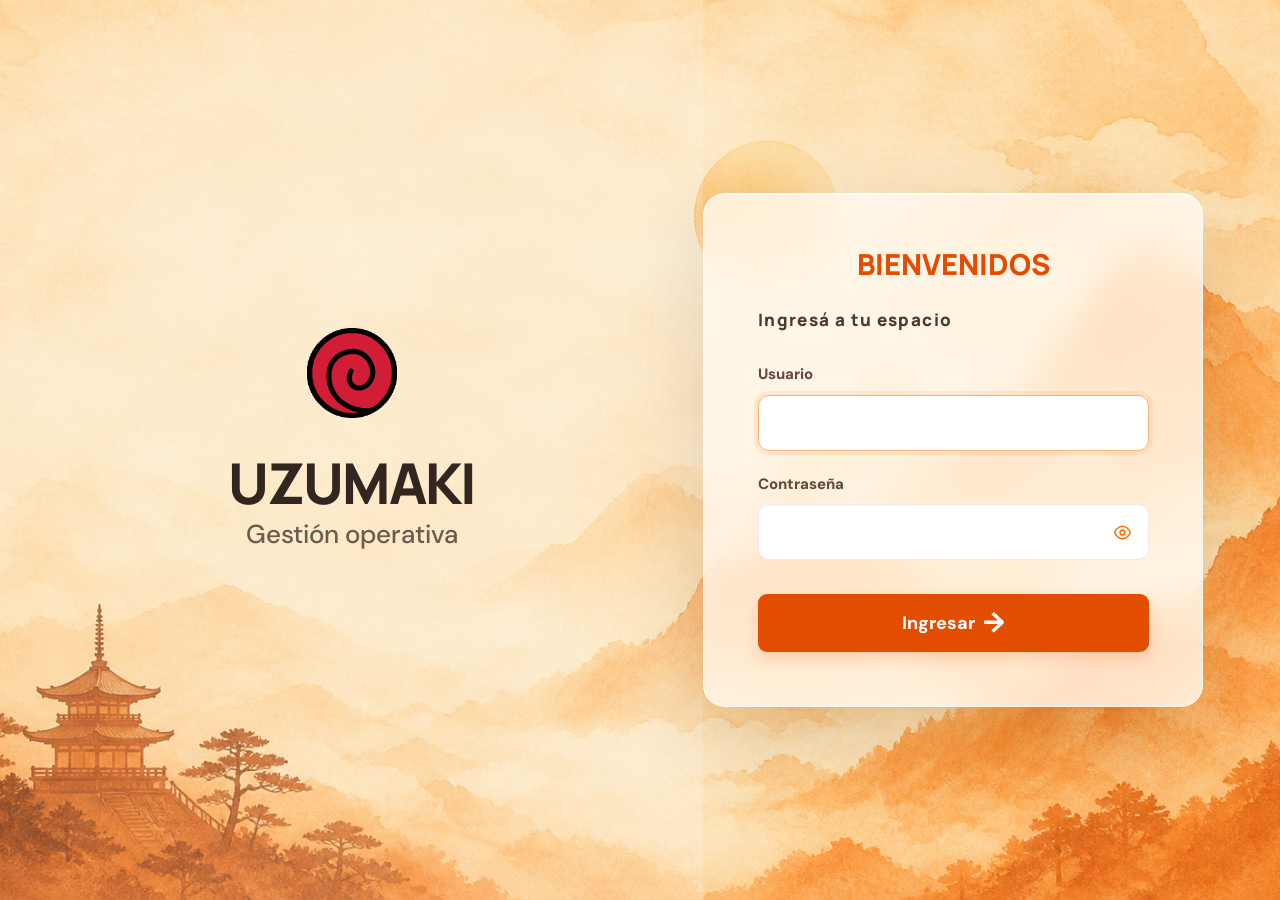
==== index.html @ e24ec8e1 "redesign Uzumaki frontend" ====
<!doctype html>
<html lang="es">
  <head>
    <meta charset="UTF-8" />
    <meta name="viewport" content="width=device-width, initial-scale=1.0" />
    <meta name="description" content="Uzumaki · Gestión operativa para servicios de alimentación" />
    <meta name="theme-color" content="#fb6f01" />
    <title>Uzumaki · Gestión operativa</title>
    <link rel="icon" href="/favicon.ico" type="image/svg+xml" />
    <link rel="preconnect" href="https://fonts.googleapis.com" />
    <link rel="preconnect" href="https://fonts.gstatic.com" crossorigin />
    <link href="https://fonts.googleapis.com/css2?family=DM+Sans:wght@400;500;600;700&family=Manrope:wght@600;700;800&display=swap" rel="stylesheet" />
    <link rel="stylesheet" href="./src/styles/app.css?v=20260729-13" />
  </head>
  <body>
    <div id="app"><main class="app-loading" role="status" aria-live="polite"><span class="spinner" aria-hidden="true"></span><div><strong>Uzumaki</strong><small>Cargando tu espacio operativo...</small></div></main></div>
    <div id="toast-region" class="toast-region" aria-live="polite"></div>
  <script type="module" src="./src/app.js?v=20260729-17"></script>
  </body>
</html>
---- src/styles/app.css ----
:root {
  --uzumaki-orange-900: #e34d01;
  --uzumaki-orange-800: #fb5201;
  --uzumaki-orange-700: #fb6f01;
  --uzumaki-orange-600: #fd7e08;
  --uzumaki-orange-500: #fa821f;
  --uzumaki-orange-400: #fd9524;
  --uzumaki-yellow-500: #fab124;
  --uzumaki-yellow-400: #fdce36;
  --uzumaki-yellow-300: #ffd77f;
  --uzumaki-cream-200: #ffdda3;
  --uzumaki-cream-100: #f8d8b5;
  --uzumaki-brown-900: #4f362e;
  --uzumaki-brown-800: #65493c;
  --uzumaki-bg: #fff8ef;
  --uzumaki-surface: #ffffff;
  --uzumaki-text: #2f241f;
  --uzumaki-muted: #7a665c;
  --uzumaki-primary: var(--uzumaki-orange-700);
  --uzumaki-primary-hover: var(--uzumaki-orange-800);
  --uzumaki-secondary: var(--uzumaki-yellow-400);
  --uzumaki-accent: var(--uzumaki-orange-400);

  --ink: var(--uzumaki-text);
  --muted: var(--uzumaki-muted);
  --line: var(--uzumaki-cream-100);
  --paper: var(--uzumaki-bg);
  --white: var(--uzumaki-surface);
  --primary: var(--uzumaki-primary);
  --primary-dark: var(--uzumaki-primary-hover);
  --primary-soft: var(--uzumaki-cream-200);
  --secondary: var(--uzumaki-secondary);
  --secondary-soft: var(--uzumaki-yellow-300);
  --status-green: #277065;
  --status-green-soft: #e5f2ed;
  --amber: var(--uzumaki-yellow-500);
  --amber-soft: var(--uzumaki-yellow-300);
  --rose: #b95858;
  --rose-soft: #fbe8e7;
  --blue-soft: #e7f0f8;
  --shadow: 0 12px 35px rgb(79 54 46 / .08);
}

* { box-sizing: border-box; }
html { width: 100%; min-width: 320px; overflow-x: hidden; background: var(--paper); }
body { width: 100%; max-width: 100%; margin: 0; overflow-x: hidden; color: var(--ink); font: 14px/1.5 "DM Sans", sans-serif; }
body.modal-open { overflow: hidden; }
#app { min-width: 0; }
button, input, select, textarea { font: inherit; }
button { color: inherit; }
button:focus-visible, input:focus-visible, select:focus-visible, textarea:focus-visible { outline: 3px solid color-mix(in srgb, var(--uzumaki-primary) 28%, transparent); outline-offset: 2px; }
h1, h2, h3, p { margin-top: 0; }
h1, h2, h3, .brand strong { font-family: "Manrope", sans-serif; }
.connection-status-banner { display: flex; align-items: center; gap: 12px; margin: 12px 24px 0; padding: 11px 14px; border: 1px solid #efbd83; border-radius: 10px; color: #754116; background: #fff5e8; }
.connection-status-banner > span { display: grid; flex: 0 0 28px; width: 28px; height: 28px; place-items: center; border-radius: 50%; color: white; background: #c96a16; font-weight: 800; }
.connection-status-banner > div { display: grid; flex: 1; gap: 2px; }
.connection-status-banner small { color: #754116; }
.connection-status-banner .button { min-height: 34px; padding: 7px 11px; }
@media (max-width: 720px) {
  .connection-status-banner { align-items: flex-start; margin: 10px 14px 0; }
  .connection-status-banner .button { align-self: center; }
}

.app-shell { display: grid; grid-template-columns: 246px 1fr; min-height: 100vh; transition: grid-template-columns .2s cubic-bezier(.2, .8, .2, 1); }
.app-shell.sidebar-collapsed { grid-template-columns: 82px 1fr; }
.sidebar { position: fixed; inset: 0 auto 0 0; z-index: 20; display: flex; width: 246px; flex-direction: column; padding: 11px 18px 18px; color: var(--uzumaki-cream-200); background: linear-gradient(180deg, var(--uzumaki-orange-900) 0%, var(--uzumaki-brown-900) 100%); transition: width .2s cubic-bezier(.2, .8, .2, 1), padding .2s cubic-bezier(.2, .8, .2, 1), box-shadow .2s ease; }
.brand { display: flex; width: 100%; align-items: center; gap: 16px; margin-bottom: 10px; padding: 8px 9px; border: 0; border-radius: 10px; color: white; background: transparent; cursor: pointer; text-align: left; transition: gap .2s ease, padding .2s cubic-bezier(.2, .8, .2, 1), background .2s ease, box-shadow .2s ease; }
.brand:hover, .brand:focus-visible { background: rgba(255,255,255,.08); box-shadow: inset 0 0 0 1px rgba(255,255,255,.1); }
.brand-mark { display: grid; width: 37px; height: 37px; flex: 0 0 auto; place-items: center; }
.brand-mark img { display: block; width: 100%; height: 100%; object-fit: contain; }
.brand-mark.large { width: 48px; height: 48px; }
.brand > div { display: grid; min-width: 0; gap: 3px; transition: opacity .2s ease, transform .2s cubic-bezier(.2, .8, .2, 1); }
.brand .brand-mark { width: 33px; height: 33px; }
.brand strong { display: block; font: 700 18px/1.05 "Manrope", sans-serif; }
.brand small, .sidebar-foot small { display: block; margin-top: 0; color: var(--uzumaki-cream-100); font: 400 12px/1.2 "DM Sans", sans-serif; }
.sidebar nav { display: grid; gap: 5px; }
.nav-item { position: relative; display: flex; width: 100%; align-items: center; gap: 12px; padding: 11px 12px; border: 0; border-radius: 10px; color: var(--uzumaki-cream-100); background: transparent; cursor: pointer; text-align: left; transition: gap .2s ease, padding .2s cubic-bezier(.2, .8, .2, 1), background .2s ease, color .2s ease, box-shadow .2s ease; }
.nav-item:hover { color: white; background: rgba(255,255,255,.06); }
.nav-item.active { color: var(--uzumaki-brown-900); background: var(--uzumaki-yellow-400); font-weight: 700; box-shadow: 0 5px 14px rgb(79 54 46 / .14); }
.nav-icon { width: 22px; flex: 0 0 22px; font-size: 18px; text-align: center; }
.nav-icon svg, .icon-button svg { display: block; width: 19px; height: 19px; fill: none; stroke: currentColor; stroke-linecap: round; stroke-linejoin: round; stroke-width: 2; }
.nav-label { overflow: hidden; min-width: 0; text-overflow: ellipsis; white-space: nowrap; transition: opacity .2s ease, transform .2s cubic-bezier(.2, .8, .2, 1); }
.nav-item b { display: grid; width: 21px; height: 21px; margin-left: auto; place-items: center; border-radius: 50%; color: white; background: var(--uzumaki-orange-500); font-size: 12px; }
.sidebar-foot { position: relative; display: grid; grid-template-columns: 34px 1fr auto; align-items: center; gap: 9px; margin-top: auto; padding: 14px 7px 0; border-top: 1px solid rgba(255,255,255,.1); transition: grid-template-columns .2s cubic-bezier(.2, .8, .2, 1), gap .2s ease, padding .2s cubic-bezier(.2, .8, .2, 1); }
.sidebar-foot > :nth-child(2) { min-width: 0; transition: opacity .2s ease, transform .2s cubic-bezier(.2, .8, .2, 1); }
.sidebar-foot strong { display: block; overflow: hidden; color: white; font-size: 12px; text-overflow: ellipsis; white-space: nowrap; }
.sidebar-foot > button { border: 0; color: var(--uzumaki-cream-100); background: transparent; cursor: pointer; transition: opacity .2s ease, transform .2s cubic-bezier(.2, .8, .2, 1); }
.sidebar.collapsed { width: 82px; padding: 11px 18px 18px; }
.sidebar.collapsed .brand { justify-content: center; gap: 0; padding: 0; }
.sidebar.collapsed .brand > div, .sidebar.collapsed .nav-label { width: 0; opacity: 0; overflow: hidden; pointer-events: none; transform: translateX(-6px); }
.sidebar.collapsed nav { justify-items: center; }
.sidebar.collapsed .nav-item { justify-content: center; gap: 0; padding-right: 0; padding-left: 0; }
.sidebar.collapsed .nav-item b { position: absolute; top: 5px; right: 5px; width: 8px; height: 8px; overflow: hidden; color: transparent; font-size: 0; }
.sidebar.collapsed .sidebar-foot { grid-template-columns: 34px; justify-content: center; gap: 0; padding-right: 0; padding-left: 0; }
.sidebar.collapsed .sidebar-foot.user-session { display: grid; width: 46px; height: 46px; min-height: 46px; grid-template-columns: 1fr; place-items: center; padding: 5px; border-radius: 50%; }
.sidebar.collapsed .sidebar-foot.user-session > span:not(.mini-avatar) { display: none; }
.sidebar.collapsed .sidebar-foot.user-session .mini-avatar { grid-column: 1; grid-row: 1; }
.mini-avatar, .avatar { display: grid; flex: 0 0 auto; place-items: center; border-radius: 50%; color: var(--uzumaki-brown-900); background: var(--uzumaki-cream-200); font-weight: 700; }
.mini-avatar { width: 34px; height: 34px; font-size: 12px; }
.avatar { width: 38px; height: 38px; font-size: 12px; }
.avatar.tiny { width: 28px; height: 28px; font-size: 12px; }

.workspace { grid-column: 2; min-width: 0; }
.topbar { display: flex; height: 70px; align-items: center; justify-content: space-between; padding: 0 34px; border-bottom: 1px solid var(--line); background: color-mix(in srgb, var(--uzumaki-surface) 91%, transparent); backdrop-filter: blur(12px); }
.topbar strong { font-size: 13px; }
.crumb { margin-right: 5px; color: var(--uzumaki-muted); font-size: 12px; }
.top-actions { display: flex; align-items: center; gap: 12px; }
.icon-button { position: relative; display: grid; min-width: 35px; height: 35px; place-items: center; border: 1px solid var(--line); border-radius: 9px; background: white; cursor: pointer; }
.icon-button b { position: absolute; top: -5px; right: -5px; display: grid; width: 17px; height: 17px; place-items: center; border-radius: 50%; color: white; background: var(--uzumaki-orange-500); font-size: 12px; }
.date-pill { padding: 8px 12px; border: 1px solid var(--line); border-radius: 9px; color: var(--uzumaki-muted); background: var(--uzumaki-bg); font-size: 12px; }
.mobile-menu { display: none; border: 0; background: none; font-size: 20px; }
.content { width: min(1440px, 100%); margin: auto; padding: 34px; }
.dashboard-content { display: grid; height: calc(100vh - 70px); grid-template-rows: auto auto minmax(0, 1fr); gap: clamp(10px, 1.5vh, 18px); overflow: hidden; padding: clamp(18px, 2.5vh, 30px) clamp(22px, 2.4vw, 34px); }
.dashboard-content .page-heading { align-items: center; margin-bottom: 0; }
.dashboard-content .page-heading h1 { font-size: 17px; }
.dashboard-content .metric-grid { min-height: 0; margin-bottom: 0; }
.dashboard-content .metric-card { min-height: clamp(82px, 12vh, 108px); padding: clamp(13px, 1.8vh, 18px); }
.dashboard-content .metric-icon { width: 38px; height: 38px; border-radius: 9px; font-size: 18px; }
.dashboard-content .metric-card strong { font-size: clamp(21px, 2.5vh, 26px); }
.dashboard-content .operational-dashboard { min-height: 0; margin-bottom: 0; }
.dashboard-content .panel { display: grid; min-height: 0; grid-template-rows: auto minmax(0, 1fr); padding: clamp(16px, 2.2vh, 22px); overflow: hidden; }
.dashboard-content .panel-head { margin-bottom: clamp(8px, 1.4vh, 14px); }
.dashboard-content .coverage-list, .dashboard-content .decision-list { display: grid; min-height: 0; align-content: stretch; }
.dashboard-content .coverage-list { grid-auto-rows: minmax(0, 1fr); }
.dashboard-content .coverage-list .coverage-row { min-height: 0; }
.dashboard-content .decision-list { grid-auto-rows: minmax(58px, max-content); align-content: start; }
.page-heading { display: flex; align-items: flex-end; justify-content: space-between; gap: 24px; margin-bottom: 28px; }
.eyebrow { display: block; margin-bottom: 7px; color: var(--uzumaki-orange-800); font-size: 12px; font-weight: 800; letter-spacing: .14em; }
.eyebrow.light { color: var(--uzumaki-yellow-300); }
.page-heading .eyebrow { margin-bottom: 6px; color: var(--uzumaki-orange-800); font: 800 20px/1.08 "Manrope", sans-serif; letter-spacing: -.02em; }
.page-heading h1 { margin: 0 0 5px; color: inherit; font: 600 17px/1.25 "DM Sans", sans-serif; letter-spacing: 0; }
.page-heading p { margin: 0; color: var(--muted); }
.heading-actions { display: flex; gap: 9px; }

.planning-library { border: 1px solid var(--line); border-radius: 8px; background: white; box-shadow: var(--shadow); }
.planning-library-head { display: flex; align-items: center; justify-content: space-between; gap: 16px; padding: 20px 22px; border-bottom: 1px solid var(--line); }
.planning-library-head h2 { margin: 0; color: var(--uzumaki-brown-900); font: 800 18px "Manrope"; }
.planning-library-file { padding: 5px 8px; border-radius: 5px; color: var(--uzumaki-muted); background: var(--uzumaki-bg); font-size: 12px; }
.planning-library-list { display: grid; }
.planning-library-selection { display: flex; align-items: center; justify-content: space-between; gap: 16px; padding: 11px 22px; border-bottom: 1px solid var(--line); color: var(--uzumaki-brown-900); background: color-mix(in srgb, var(--uzumaki-yellow-300) 16%, white); font-size: 13px; }
.planning-library-selection b { color: var(--uzumaki-orange-900); }
.planning-library-selection > div { display: flex; gap: 8px; }
.planning-library-item { display: grid; grid-template-columns: 26px 38px minmax(0, 1fr) auto auto; align-items: center; gap: 15px; padding: 15px 22px; border-bottom: 1px solid var(--line); }
.planning-library-item:last-child { border-bottom: 0; }
.planning-library-item.current { background: color-mix(in srgb, var(--uzumaki-yellow-300) 16%, white); }
.planning-library-item.selected { background: color-mix(in srgb, var(--uzumaki-orange-400) 8%, white); }
.planning-library-select { display: grid; width: 20px; height: 20px; place-items: center; cursor: pointer; }
.planning-library-select input { width: 17px; height: 17px; margin: 0; accent-color: var(--uzumaki-orange-600); cursor: pointer; }
.sr-only { position: absolute; width: 1px; height: 1px; padding: 0; overflow: hidden; clip: rect(0, 0, 0, 0); white-space: nowrap; border: 0; }
.planning-library-icon { display: grid; width: 36px; height: 36px; place-items: center; border-radius: 7px; color: var(--uzumaki-orange-900); background: var(--primary-soft); font-size: 17px; }
.planning-library-main { min-width: 0; }
.planning-library-main strong, .planning-library-main small { display: block; }
.planning-library-main strong { overflow: hidden; color: var(--uzumaki-brown-900); font-size: 13px; text-overflow: ellipsis; white-space: nowrap; }
.planning-library-main small { margin-top: 2px; color: var(--uzumaki-muted); font-size: 12px; }
.planning-editor-summary { display: flex; flex-wrap: wrap; align-items: center; gap: 8px 18px; margin: -8px 0 16px; color: var(--uzumaki-muted); font-size: 12px; }
.planning-editor-summary span { padding-right: 18px; border-right: 1px solid var(--line); }
.planning-editor-summary span:last-child { padding-right: 0; border-right: 0; }
.planning-editor-summary b { color: var(--uzumaki-brown-900); }
.planning-google-panel { overflow: hidden; border: 1px solid var(--line); border-radius: 8px; background: white; box-shadow: var(--shadow); }
.planning-google-head { display: flex; align-items: center; justify-content: space-between; gap: 18px; padding: 18px 20px; border-bottom: 1px solid var(--line); background: white; }
.planning-google-head h2 { margin: 0; color: var(--uzumaki-brown-900); font: 800 20px "Manrope"; letter-spacing: 0; }
.planning-google-head p { margin: 3px 0 0; color: var(--uzumaki-muted); font-size: 12px; }
.planning-google-stats { display: grid; grid-template-columns: repeat(4, 1fr); gap: 10px; padding: 18px 20px 16px; background: color-mix(in srgb, var(--uzumaki-bg) 38%, white); }
.planning-google-stat { min-height: 72px; padding: 13px; border: 1px solid var(--line); border-radius: 8px; background: white; }
.planning-google-stat small, .planning-google-stat strong, .planning-google-stat em { display: block; }
.planning-google-stat small { color: var(--uzumaki-muted); font-size: 12px; }
.planning-google-stat strong { margin-top: 4px; color: var(--uzumaki-brown-900); font: 800 22px "Manrope"; }
.planning-google-stat em { margin-top: 1px; color: var(--uzumaki-orange-900); font-size: 12px; font-style: normal; font-weight: 800; }
.planning-google-panel .planning-conflict-panel, .planning-google-panel .weekly-exceptions-panel { margin: 0 20px 16px; border-radius: 8px; box-shadow: none; }
.planning-google-panel .planning-position-sectors { gap: 16px; margin: 0; padding: 0 20px 20px; }
.planning-google-panel .reference-sector { border-radius: 8px; box-shadow: none; }
.planning-google-panel .reference-sector-head { min-height: 72px; padding: 14px 16px; }
.planning-google-panel .reference-sector-icon { width: 38px; height: 38px; flex-basis: 38px; border-radius: 8px; font-size: 18px; }
.planning-compact-heading { display: grid; grid-template-columns: auto minmax(190px, 1fr) auto; align-items: center; gap: 14px; margin-bottom: 18px; padding: 11px 13px; border: 1px solid var(--line); border-radius: 8px; background: var(--uzumaki-bg); }
.planning-compact-back { display: grid; width: 34px; min-height: 34px; place-items: center; padding: 0; border: 1px solid var(--uzumaki-cream-100); border-radius: 6px; color: var(--uzumaki-orange-900); background: white; font-size: 18px; font-weight: 800; line-height: 1; cursor: pointer; }.planning-compact-back:hover { border-color: var(--uzumaki-orange-400); background: var(--primary-soft); }
.planning-compact-title { min-width: 0; }.planning-compact-title .eyebrow { margin-bottom: 2px; font-size: 10px; }.planning-compact-title > div { display: flex; min-width: 0; align-items: center; gap: 9px; }.planning-compact-title h1 { overflow: hidden; margin: 0; color: var(--uzumaki-brown-900); font: 800 19px "Manrope"; text-overflow: ellipsis; white-space: nowrap; }.planning-compact-title p { margin: 2px 0 0; color: var(--uzumaki-muted); font-size: 11px; }.planning-compact-title .week-status { grid-column: auto; flex: 0 0 auto; }
.planning-compact-actions { flex-wrap: wrap; justify-content: flex-end; gap: 6px; }.planning-compact-actions .button { min-height: 34px; padding: 0 10px; font-size: 11px; }.planning-proposal-action { border-color: color-mix(in srgb, var(--uzumaki-orange-400) 52%, var(--line)); color: var(--uzumaki-orange-900); background: var(--primary-soft); }.planning-proposal-action > span:first-child { font-size: 14px; }.planning-icon-action { width: 34px; padding: 0 !important; font-size: 17px !important; }.planning-icon-action > span { line-height: 1; }.planning-delete-action { border-color: color-mix(in srgb, #a44646 26%, var(--line)); }.planning-publish-action { padding: 0 12px !important; }.planning-more-actions { position: relative; }.planning-more-actions summary { display: grid; width: 34px; min-height: 34px; place-items: center; border: 1px solid var(--line); border-radius: 6px; color: var(--uzumaki-brown-800); background: white; font-size: 19px; font-weight: 900; line-height: 1; list-style: none; cursor: pointer; }.planning-more-actions summary::-webkit-details-marker { display: none; }.planning-more-actions summary:hover, .planning-more-actions[open] summary { border-color: var(--uzumaki-orange-400); color: var(--uzumaki-orange-900); background: var(--primary-soft); }.planning-more-actions > div { position: absolute; top: calc(100% + 6px); right: 0; z-index: 12; display: grid; min-width: 180px; padding: 5px; border: 1px solid var(--line); border-radius: 7px; background: white; box-shadow: 0 12px 28px rgb(79 54 46 / .17); }.planning-more-actions > div button { min-height: 34px; padding: 0 9px; border: 0; border-radius: 5px; color: var(--uzumaki-brown-800); background: transparent; font-size: 11px; font-weight: 700; text-align: left; cursor: pointer; }.planning-more-actions > div button:hover { color: var(--uzumaki-orange-900); background: var(--primary-soft); }
.planning-mobile-panel { display: none; }.planning-lanes-panel, .planning-mobile-panel { overflow: hidden; border: 1px solid var(--line); border-radius: 8px; background: white; box-shadow: var(--shadow); }.planning-lanes-head { display: flex; align-items: center; justify-content: space-between; gap: 18px; padding: 18px 20px; border-bottom: 1px solid var(--line); }.planning-lanes-head h2 { margin: 0; color: var(--uzumaki-brown-900); font: 800 20px "Manrope"; }.planning-lanes-head p { margin: 3px 0 0; color: var(--uzumaki-muted); font-size: 12px; }.planning-mobile-coverage { display: inline-flex; align-items: baseline; gap: 2px; padding: 8px 10px; border: 1px solid color-mix(in srgb, var(--status-green) 20%, white); border-radius: 7px; color: var(--status-green); background: var(--status-green-soft); white-space: nowrap; }.planning-mobile-coverage b { font: 800 20px "Manrope"; }.planning-mobile-coverage small { font-size: 11px; font-weight: 800; }
.planning-lane-days { display: grid; grid-template-columns: repeat(7, minmax(108px, 1fr)); gap: 1px; overflow-x: auto; padding: 12px 20px; border-bottom: 1px solid var(--line); background: var(--uzumaki-bg); }.planning-lane-day { min-height: 62px; padding: 8px; border: 1px solid transparent; border-radius: 6px; color: var(--uzumaki-muted); background: transparent; text-align: center; cursor: pointer; }.planning-lane-day:hover { border-color: var(--uzumaki-cream-100); background: white; }.planning-lane-day.active { border-color: color-mix(in srgb, var(--uzumaki-orange-400) 55%, var(--uzumaki-cream-100)); color: var(--uzumaki-brown-900); background: white; box-shadow: 0 2px 8px rgb(79 54 46 / .07); }.planning-lane-day.has-alert:not(.active) strong { color: var(--uzumaki-orange-900); }.planning-lane-day span, .planning-lane-day strong, .planning-lane-day small { display: block; }.planning-lane-day span { font-size: 11px; font-weight: 800; text-transform: uppercase; }.planning-lane-day strong { margin-top: 1px; color: var(--uzumaki-brown-900); font-size: 13px; }.planning-lane-day small { margin-top: 2px; font-size: 10px; }
.planning-lanes-summary { display: grid; grid-template-columns: repeat(4, 1fr); gap: 10px; padding: 15px 20px; background: color-mix(in srgb, var(--uzumaki-bg) 42%, white); }.planning-lanes-summary .planning-google-stat { min-height: 67px; padding: 11px 12px; }.planning-lanes-summary .planning-google-stat strong { font-size: 20px; }
.planning-lane-alert { display: grid; grid-template-columns: 32px minmax(0, 1fr) auto; align-items: center; gap: 10px; margin: 0 20px 16px; padding: 11px 12px; border: 1px solid color-mix(in srgb, var(--uzumaki-yellow-500) 60%, var(--line)); border-left: 4px solid var(--uzumaki-orange-700); border-radius: 7px; background: color-mix(in srgb, var(--uzumaki-yellow-300) 19%, white); }.planning-lane-alert > span { display: grid; width: 30px; height: 30px; place-items: center; border-radius: 6px; color: var(--uzumaki-orange-900); background: var(--uzumaki-yellow-300); font-weight: 900; }.planning-lane-alert strong { color: var(--uzumaki-brown-900); font-size: 12px; }.planning-lane-alert p { margin: 2px 0 0; color: var(--uzumaki-muted); font-size: 11px; }.planning-lane-alert.ok { border-color: color-mix(in srgb, var(--status-green) 30%, var(--line)); border-left-color: var(--status-green); background: color-mix(in srgb, var(--status-green-soft) 62%, white); }.planning-lane-alert.ok > span { color: var(--status-green); background: var(--status-green-soft); }
.planning-lanes { display: grid; grid-template-columns: repeat(2, minmax(0, 1fr)); gap: 14px; padding: 0 20px 20px; background: color-mix(in srgb, var(--uzumaki-bg) 30%, white); }.planning-lane { overflow: hidden; border: 1px solid var(--line); border-radius: 7px; background: white; }.planning-lane > header { display: flex; align-items: center; justify-content: space-between; gap: 10px; min-height: 59px; padding: 10px 12px; border-bottom: 1px solid var(--line); }.planning-lane-title { display: flex; align-items: center; gap: 9px; min-width: 0; }.planning-lane-title > span { display: grid; width: 28px; height: 28px; flex: 0 0 28px; place-items: center; border-radius: 6px; color: var(--uzumaki-orange-900); background: var(--primary-soft); font-size: 15px; }.planning-lane.floors .planning-lane-title > span { color: #896212; background: color-mix(in srgb, var(--uzumaki-yellow-300) 55%, white); }.planning-lane-off .planning-lane-title > span { color: var(--uzumaki-muted); background: var(--uzumaki-bg); }.planning-lane h3, .planning-lane small { display: block; }.planning-lane h3 { margin: 0; overflow: hidden; color: var(--uzumaki-brown-900); font-size: 13px; text-overflow: ellipsis; white-space: nowrap; }.planning-lane-title small { margin-top: 1px; color: var(--uzumaki-muted); font-size: 10px; }.planning-lane-status { padding: 4px 6px; border-radius: 5px; font-size: 10px; font-weight: 800; white-space: nowrap; }.planning-lane-status.ok { color: var(--status-green); background: var(--status-green-soft); }.planning-lane-status.warning { color: #896212; background: color-mix(in srgb, var(--uzumaki-yellow-300) 65%, white); }.planning-lane-status.neutral { color: var(--uzumaki-muted); background: var(--uzumaki-bg); }
.planning-lane-slots { display: grid; gap: 1px; background: color-mix(in srgb, var(--line) 70%, white); }.planning-lane-slot { display: grid; grid-template-columns: 30px minmax(0, 1fr) auto; align-items: center; gap: 8px; width: 100%; min-height: 56px; padding: 8px 12px; border: 0; color: var(--uzumaki-brown-900); background: white; text-align: left; cursor: pointer; }.planning-lane-slot:hover, .planning-lane-slot:focus-visible { background: var(--primary-soft); outline: 0; }.planning-lane-slot:disabled { cursor: default; opacity: 1; }.planning-lane-slot > span:nth-child(2) { min-width: 0; }.planning-lane-slot strong, .planning-lane-slot small { display: block; }.planning-lane-slot strong { overflow: hidden; font-size: 11px; text-overflow: ellipsis; white-space: nowrap; }.planning-lane-slot small { overflow: hidden; margin-top: 2px; color: var(--uzumaki-muted); font-size: 10px; text-overflow: ellipsis; white-space: nowrap; }.planning-lane-slot > i { color: var(--uzumaki-orange-900); font-size: 17px; font-style: normal; }.planning-lane-avatar { display: grid; width: 27px; height: 27px; place-items: center; border-radius: 50%; color: var(--uzumaki-orange-900); background: var(--primary-soft); font-size: 10px; font-weight: 800; }.planning-lane-slot.unfilled { background: color-mix(in srgb, var(--rose-soft) 36%, white); }.planning-lane-slot.unfilled .planning-lane-avatar { color: #9b2f2f; background: var(--rose-soft); }.planning-lane-slot.unfilled small { color: #994343; font-weight: 700; }.planning-lane-slot.optional { background: color-mix(in srgb, var(--uzumaki-bg) 70%, white); }.planning-lane-slot.optional .planning-lane-avatar { color: var(--uzumaki-muted); background: var(--uzumaki-bg); }.planning-lane-slot.has-warning { box-shadow: inset 3px 0 var(--uzumaki-yellow-500); }.planning-lane > footer { display: flex; justify-content: space-between; gap: 10px; padding: 8px 12px; color: var(--uzumaki-muted); background: var(--uzumaki-bg); font-size: 10px; }.planning-lane > footer small { color: var(--uzumaki-orange-900); font-size: 10px; font-weight: 800; }
.planning-lane-off { min-height: 112px; }.planning-lane-days-off { display: flex; width: 100%; min-height: 52px; align-items: center; flex-wrap: wrap; gap: 6px; padding: 9px 12px; border: 0; color: var(--uzumaki-muted); background: white; font-family: inherit; font-size: 11px; text-align: left; cursor: pointer; }.planning-lane-days-off:hover, .planning-lane-days-off:focus-visible { color: var(--uzumaki-orange-900); background: var(--primary-soft); outline: 0; }.planning-lane-days-off:disabled { cursor: default; opacity: 1; }.planning-lane-off-chip { display: inline-flex; align-items: center; gap: 5px; padding: 4px 6px; border-radius: 5px; color: var(--uzumaki-brown-900); background: color-mix(in srgb, var(--uzumaki-orange-400) 10%, white); font-size: 10px; }.planning-lane-off-chip.manual { background: color-mix(in srgb, var(--uzumaki-yellow-300) 45%, white); }.planning-lane-off-chip small { color: var(--uzumaki-orange-900); font-size: 10px; font-weight: 800; }.planning-lanes-foot { display: flex; align-items: center; justify-content: space-between; gap: 14px; padding: 12px 20px; border-top: 1px solid var(--line); color: var(--uzumaki-muted); background: white; font-size: 11px; }.planning-lanes-foot b { color: var(--uzumaki-brown-900); }

.button { display: inline-flex; min-height: 40px; align-items: center; justify-content: center; gap: 10px; padding: 0 16px; border: 1px solid transparent; border-radius: 9px; font-size: 12px; font-weight: 700; cursor: pointer; }
.button:disabled { opacity: .45; cursor: not-allowed; }
.button.primary { color: white; background: var(--primary); box-shadow: 0 5px 14px color-mix(in srgb, var(--uzumaki-primary) 22%, transparent); }
.button.primary:hover { background: var(--primary-dark); }
.button.secondary { border-color: var(--line); background: white; }
.button.danger-soft { color: #a44646; background: var(--rose-soft); }
.button.wide { width: 100%; min-height: 47px; }
.button.magic-pulse { position: relative; border-color: color-mix(in srgb, var(--uzumaki-orange-400) 40%, var(--line)); color: var(--uzumaki-orange-900); animation: planning-magic-heartbeat 2.2s ease-in-out infinite; }
.button.magic-pulse::after { content: ""; position: absolute; inset: -5px; border: 1px solid color-mix(in srgb, var(--uzumaki-orange-400) 58%, transparent); border-radius: 12px; opacity: 0; pointer-events: none; animation: planning-magic-ring 2.2s ease-in-out infinite; }
@keyframes planning-magic-heartbeat { 0%, 44%, 100% { transform: scale(1); box-shadow: none; } 10% { transform: scale(1.035); box-shadow: 0 0 0 3px color-mix(in srgb, var(--uzumaki-orange-400) 15%, transparent); } 20% { transform: scale(1); } 30% { transform: scale(1.025); } }
@keyframes planning-magic-ring { 0%, 36%, 100% { transform: scale(.96); opacity: 0; } 10%, 24% { transform: scale(1.04); opacity: .75; } }
.button.staff-grid-pulse { position: relative; isolation: isolate; overflow: visible; border-color: var(--uzumaki-yellow-400); box-shadow: 0 7px 18px color-mix(in srgb, var(--uzumaki-orange-900) 20%, transparent); animation: staff-grid-heartbeat 2.35s ease-in-out infinite; }
.button.staff-grid-pulse::after { content: ""; position: absolute; inset: -6px; z-index: -1; border: 2px solid color-mix(in srgb, var(--uzumaki-yellow-400) 65%, transparent); border-radius: 14px; opacity: 0; pointer-events: none; animation: staff-grid-ring 2.35s ease-in-out infinite; }
.button.staff-grid-pulse:hover, .button.staff-grid-pulse:focus-visible { border-color: var(--uzumaki-yellow-500); box-shadow: 0 9px 22px color-mix(in srgb, var(--uzumaki-orange-900) 24%, transparent); }
@keyframes staff-grid-heartbeat { 0%, 46%, 100% { transform: scale(1); } 10% { transform: scale(1.04); } 20% { transform: scale(1); } 31% { transform: scale(1.025); } }
@keyframes staff-grid-ring { 0%, 42%, 100% { transform: scale(.95); opacity: 0; } 10%, 27% { transform: scale(1.08); opacity: .72; } }
.text-link { padding: 4px; border: 0; color: var(--primary); background: transparent; font-size: 12px; font-weight: 700; cursor: pointer; }

.metric-grid { display: grid; grid-template-columns: repeat(4, 1fr); gap: 14px; margin-bottom: 17px; }
.metric-card { display: flex; min-height: 116px; align-items: center; gap: 14px; padding: 20px; border: 1px solid var(--line); border-radius: 13px; background: var(--white); box-shadow: var(--shadow); }
.metric-icon { display: grid; width: 43px; height: 43px; place-items: center; border-radius: 11px; font-size: 20px; }
.metric-icon.sun { color: var(--uzumaki-orange-900); background: var(--primary-soft); }.metric-icon.blue { color: #477daf; background: var(--blue-soft); }.metric-icon.amber { color: var(--amber); background: var(--secondary-soft); }.metric-icon.rose { color: var(--rose); background: var(--rose-soft); }
.metric-card span { display: block; color: var(--muted); font-size: 12px; }
.metric-card strong { display: block; margin: 1px 0; font: 800 26px "Manrope"; }
.metric-card small { color: var(--uzumaki-muted); font-size: 12px; }
.operational-dashboard { grid-template-columns: minmax(0, 1.35fr) minmax(300px, .75fr); }.coverage-panel .panel-head, .decision-panel .panel-head { margin-bottom: 4px; }.coverage-list { display: grid; }.coverage-list .coverage-row { display: grid; grid-template-columns: 125px minmax(80px, 1fr) auto; align-items: center; gap: 12px; min-height: 57px; margin: 0; border-top: 1px solid color-mix(in srgb, var(--line) 68%, white); }.coverage-list .coverage-row strong, .coverage-list .coverage-row small { display: block; }.coverage-list .coverage-row strong { color: var(--uzumaki-brown-900); font-size: 12px; }.coverage-list .coverage-row small { margin-top: 2px; color: var(--muted); font-size: 11px; }.coverage-track { height: 8px; overflow: hidden; border-radius: 99px; background: var(--uzumaki-bg); }.coverage-list .coverage-track span { display: block; height: 100%; border-radius: inherit; background: var(--status-green); }.coverage-list .coverage-track span.warning { background: var(--uzumaki-yellow-500); }.coverage-list .coverage-track span.risk { background: var(--rose); }.coverage-list .coverage-state { padding: 4px 7px; border-radius: 5px; color: inherit; font-size: 11px; font-weight: 800; white-space: nowrap; }.coverage-state.ok { color: var(--status-green); background: var(--status-green-soft); }.coverage-state.warning { color: #8b6512; background: var(--amber-soft); }.coverage-state.risk { color: #994343; background: var(--rose-soft); }
.decision-list { display: grid; }.decision-item { display: grid; grid-template-columns: 30px minmax(0, 1fr) auto; align-items: center; gap: 9px; width: 100%; min-height: 60px; padding: 8px 0; border: 0; border-top: 1px solid color-mix(in srgb, var(--line) 68%, white); background: transparent; text-align: left; }.decision-item > span { display: grid; width: 28px; height: 28px; place-items: center; border-radius: 6px; font-size: 13px; font-weight: 800; }.decision-item strong, .decision-item small { display: block; }.decision-item strong { overflow: hidden; color: var(--uzumaki-brown-900); font-size: 12px; text-overflow: ellipsis; white-space: nowrap; }.decision-item small { margin-top: 2px; color: var(--muted); font-size: 11px; }.decision-item > b { color: var(--uzumaki-orange-900); font-size: 17px; }.decision-item.risk > span { color: #994343; background: var(--rose-soft); }.decision-item.warning > span { color: #8b6512; background: var(--amber-soft); }.decision-item.ok > span { color: var(--status-green); background: var(--status-green-soft); }.decision-item:hover strong { color: var(--uzumaki-orange-900); }
.people-page { display: grid; height: calc(100vh - 138px); min-height: 530px; grid-template-rows: auto auto minmax(0, 1fr); gap: 14px; }.people-page-header { display: flex; align-items: flex-end; justify-content: space-between; gap: 20px; padding: 0 1px 16px; border-bottom: 1px solid var(--line); }.people-page-header .eyebrow { margin-bottom: 4px; font-size: 10px; }.people-page-header h1 { margin: 0; color: var(--uzumaki-brown-900); font: 800 26px "Manrope"; }.people-page-header p { margin: 3px 0 0; color: var(--uzumaki-muted); font-size: 12px; }.people-page-actions { display: flex; align-items: center; gap: 12px; }.people-access-summary { padding: 7px 10px; border: 1px solid var(--uzumaki-yellow-300); border-radius: 6px; color: var(--uzumaki-orange-900); background: color-mix(in srgb, var(--uzumaki-yellow-300) 22%, white); font-size: 11px; font-weight: 700; white-space: nowrap; }.people-access-summary b { font: 800 14px "Manrope"; }.people-toolbar { display: flex; align-items: center; gap: 12px; }.people-toolbar .search { width: min(430px, 100%); }.people-toolbar .search > span { color: var(--uzumaki-orange-900); font-size: 17px; }.people-result-count { display: inline-flex; align-items: center; gap: 7px; color: var(--uzumaki-muted); font-size: 11px; font-weight: 700; }.people-result-count i { display: block; width: 7px; height: 7px; border-radius: 50%; background: var(--status-green); }.people-table-panel { display: grid; min-height: 0; grid-template-rows: auto minmax(0, 1fr); overflow: hidden; border: 1px solid var(--line); border-radius: 8px; background: white; box-shadow: var(--shadow); }.people-table-label { display: flex; align-items: center; justify-content: space-between; gap: 15px; padding: 13px 16px; border-bottom: 1px solid var(--line); background: color-mix(in srgb, var(--uzumaki-bg) 58%, white); }.people-table-label strong, .people-table-label small { display: block; }.people-table-label strong { color: var(--uzumaki-brown-900); font-size: 12px; }.people-table-label small { margin-top: 2px; color: var(--uzumaki-muted); font-size: 11px; }.people-table-label > span { color: var(--uzumaki-muted); font-size: 11px; font-weight: 700; }.people-table-scroll { min-height: 0; overflow: auto; }.people-table { min-width: 970px; }.people-table th { position: sticky; top: 0; z-index: 2; padding: 10px 16px; background: var(--uzumaki-bg); box-shadow: 0 1px 0 var(--line); }.people-table td { padding: 11px 16px; }.people-table tbody tr:hover { background: color-mix(in srgb, var(--primary-soft) 42%, white); }.people-table .row-actions { flex-wrap: nowrap; }.people-table .row-action { white-space: nowrap; }
.dashboard-grid { display: grid; grid-template-columns: 1.15fr .85fr; gap: 17px; margin-bottom: 17px; }
.dashboard-grid.single-panel { grid-template-columns: 1fr; }
.panel { padding: 22px; border: 1px solid var(--line); border-radius: 13px; background: white; box-shadow: var(--shadow); }
.panel-head { display: flex; align-items: flex-start; justify-content: space-between; gap: 15px; margin-bottom: 18px; }
.panel h2 { margin: 0; font-size: 17px; letter-spacing: -.02em; }
.coverage-score { padding: 5px 9px; border-radius: 20px; color: var(--status-green); background: var(--status-green-soft); font-size: 12px; font-weight: 700; }
.coverage-row { display: grid; grid-template-columns: 126px 1fr 38px; align-items: center; gap: 12px; margin: 17px 0; }
.coverage-row strong, .coverage-row span { display: block; font-size: 12px; }.coverage-row span { color: var(--muted); font-size: 12px; }.coverage-row b { font-size: 12px; }
.progress { height: 7px; overflow: hidden; border-radius: 10px; background: var(--line); }.progress i { display: block; height: 100%; border-radius: inherit; }
.coverage-panel > .text-link { margin-top: 3px; }
.request-icon { display: grid; width: 33px; height: 33px; place-items: center; border-radius: 9px; color: var(--uzumaki-orange-900); background: var(--primary-soft); font-size: 16px; }.request-icon.large { width: 43px; height: 43px; font-size: 20px; }
.badge { display: inline-flex; align-items: center; width: fit-content; padding: 4px 8px; border-radius: 20px; font-size: 12px; font-weight: 800; white-space: nowrap; }
.badge.pending, .badge.review, .badge.pendingPartner, .badge.pendingManager { color: #9b6719; background: var(--amber-soft); }.badge.partnerAccepted, .badge.approved, .badge.active, .badge.working { color: var(--status-green); background: var(--status-green-soft); }.badge.partnerRejected, .badge.rejected, .badge.inactive, .badge.sick { color: #a34a4a; background: var(--rose-soft); }.badge.leave { color: #477daf; background: var(--blue-soft); }

.staff-hero { display: flex; align-items: center; justify-content: space-between; margin-bottom: 16px; padding: 28px 32px; border-radius: 16px; color: white; background: linear-gradient(115deg, var(--uzumaki-orange-900), var(--uzumaki-orange-500)); box-shadow: var(--shadow); }.staff-hero h2 { margin: 0; font-size: 27px; }.staff-hero p { margin: 4px 0 0; color: var(--uzumaki-cream-200); }.shift-clock { padding-left: 40px; border-left: 1px solid rgba(255,255,255,.25); font: 800 30px "Manrope"; }.shift-clock small { display: block; color: var(--uzumaki-cream-100); font: 12px "DM Sans"; text-transform: uppercase; }.staff-metrics { grid-template-columns: repeat(3, 1fr); }.staff-shift { display: grid; grid-template-columns: 42px 1fr auto; align-items: center; gap: 12px; padding: 10px 0; border-bottom: 1px solid var(--line); }.day-box { padding: 5px; border-radius: 7px; color: var(--muted); background: var(--uzumaki-bg); text-align: center; font-size: 12px; text-transform: uppercase; }.day-box strong { display: block; color: var(--ink); font-size: 15px; }.staff-shift > div:nth-child(2) strong, .staff-shift small { display: block; }.staff-shift small { color: var(--muted); font-size: 12px; }
.staff-profile-hero { display: grid; grid-template-columns: 64px 1fr auto; align-items: center; gap: 18px; margin-bottom: 16px; padding: 26px 30px; border-radius: 16px; color: white; background: linear-gradient(115deg, var(--uzumaki-orange-900), var(--uzumaki-orange-500)); box-shadow: var(--shadow); }
.staff-profile-avatar { display: grid; width: 64px; height: 64px; place-items: center; border: 1px solid color-mix(in srgb, white 35%, transparent); border-radius: 18px; background: color-mix(in srgb, white 12%, transparent); font: 800 22px "Manrope"; }
.staff-profile-hero h2 { margin: 0; font-size: 28px; }
.staff-profile-hero p { margin: 4px 0 0; color: var(--uzumaki-cream-200); }
.staff-profile-status { padding-left: 28px; border-left: 1px solid rgba(255,255,255,.25); text-align: right; }
.staff-profile-status strong, .staff-profile-status small { display: block; }
.staff-profile-status strong { font: 800 24px "Manrope"; }
.staff-profile-status small { color: var(--uzumaki-cream-100); font-size: 12px; text-transform: uppercase; }
.staff-profile-grid { display: grid; grid-template-columns: .85fr 1.15fr 1fr; gap: 17px; }
.staff-info-list { display: grid; gap: 10px; }
.staff-info-list span { padding: 12px 14px; border: 1px solid var(--line); border-radius: 9px; background: var(--uzumaki-bg); }
.staff-info-list small, .staff-info-list strong { display: block; }
.staff-info-list small { color: var(--uzumaki-muted); font-size: 12px; text-transform: uppercase; }
.staff-info-list strong { margin-top: 2px; color: var(--uzumaki-brown-900); font-size: 13px; }
.staff-week-item { display: grid; grid-template-columns: 54px 1fr auto; align-items: center; gap: 12px; padding: 11px 0; border-bottom: 1px solid var(--line); }
.staff-week-item:last-child { border-bottom: 0; }
.staff-week-item strong, .staff-week-item small { display: block; }
.staff-week-item strong { color: var(--uzumaki-brown-900); font-size: 13px; }
.staff-week-item small { margin-top: 2px; color: var(--uzumaki-muted); font-size: 12px; }

.notice { display: flex; align-items: center; gap: 12px; margin-bottom: 16px; padding: 12px 16px; border: 1px solid var(--uzumaki-cream-100); border-radius: 10px; background: var(--uzumaki-bg); }.notice > span { font-size: 18px; }.notice p { margin: 1px 0 0; color: var(--uzumaki-brown-800); font-size: 12px; }.notice b { margin-left: auto; color: #9b6719; font-size: 12px; }
.week-lifecycle-card { overflow: hidden; border: 1px solid var(--uzumaki-cream-100); border-radius: 16px; background: var(--uzumaki-surface); box-shadow: var(--shadow); }
.week-lifecycle-head { display: grid; grid-template-columns: 50px 1fr auto; align-items: center; gap: 15px; padding: 22px 24px; border-bottom: 1px solid var(--uzumaki-cream-100); background: linear-gradient(100deg, color-mix(in srgb, var(--uzumaki-cream-200) 24%, white), white 72%); }.week-draft .week-lifecycle-head { background: linear-gradient(100deg, color-mix(in srgb, var(--uzumaki-yellow-300) 28%, white), white 72%); }.week-published .week-lifecycle-head { background: linear-gradient(100deg, color-mix(in srgb, var(--status-green-soft) 65%, white), white 72%); }.week-paused .week-lifecycle-head { background: linear-gradient(100deg, color-mix(in srgb, var(--blue-soft) 72%, white), white 72%); }.week-state-icon { display: grid; width: 48px; height: 48px; place-items: center; border: 1px solid var(--uzumaki-cream-100); border-radius: 13px; color: var(--uzumaki-orange-800); background: white; font-size: 23px; box-shadow: 0 4px 12px rgb(79 54 46 / .06); }.week-published .week-state-icon { border-color: color-mix(in srgb, var(--status-green) 18%, white); color: var(--status-green); }.week-paused .week-state-icon { border-color: color-mix(in srgb, #477daf 18%, white); color: #477daf; }.week-lifecycle-head .eyebrow { margin-bottom: 2px; }.week-lifecycle-head h2 { margin: 0; color: var(--uzumaki-brown-900); font-size: 21px; }.week-lifecycle-head p { margin: 2px 0 0; color: var(--uzumaki-muted); font-size: 12px; }
.week-status { display: inline-flex; align-items: center; padding: 6px 10px; border: 1px solid var(--uzumaki-cream-100); border-radius: 20px; color: var(--uzumaki-brown-800); background: white; font-size: 12px; font-weight: 800; }.week-status.draft { border-color: var(--uzumaki-yellow-300); color: var(--uzumaki-orange-900); background: color-mix(in srgb, var(--uzumaki-yellow-300) 28%, white); }.week-status.published { border-color: color-mix(in srgb, var(--status-green) 20%, white); color: var(--status-green); background: var(--status-green-soft); }.week-status.paused { border-color: color-mix(in srgb, #477daf 20%, white); color: #477daf; background: var(--blue-soft); }
.week-lifecycle-flow { display: flex; align-items: center; justify-content: center; gap: 18px; padding: 19px 24px; border-bottom: 1px solid var(--uzumaki-cream-100); background: color-mix(in srgb, var(--uzumaki-bg) 58%, white); }.week-lifecycle-flow span { display: flex; align-items: center; gap: 8px; color: var(--uzumaki-muted); }.week-lifecycle-flow i { display: grid; width: 28px; height: 28px; place-items: center; border: 1px solid var(--uzumaki-cream-100); border-radius: 50%; background: white; font-style: normal; font-weight: 800; }.week-lifecycle-flow b { font-size: 12px; }.week-lifecycle-flow em { color: var(--uzumaki-cream-200); font-style: normal; }.week-lifecycle-flow .active { color: var(--uzumaki-orange-900); }.week-lifecycle-flow .active i { border-color: var(--uzumaki-yellow-400); background: var(--uzumaki-yellow-400); }.week-lifecycle-flow .paused { color: #477daf; }.week-lifecycle-flow .paused i { border-color: #477daf; color: white; background: #477daf; }.week-lifecycle-flow .complete i { border-color: var(--uzumaki-orange-400); color: white; background: var(--uzumaki-orange-400); }
.week-empty-explanation { margin: 24px; padding: 18px 20px; border: 1px dashed var(--uzumaki-cream-200); border-radius: 11px; background: var(--uzumaki-bg); }.week-empty-explanation strong { color: var(--uzumaki-brown-900); }.week-empty-explanation p { margin: 4px 0 0; color: var(--uzumaki-muted); }
.week-empty-canvas { display: flex; align-items: center; gap: 16px; min-height: 150px; margin: 24px; padding: 26px; border: 1px dashed var(--uzumaki-cream-200); border-radius: 13px; background: color-mix(in srgb, var(--uzumaki-bg) 72%, white); }.week-empty-symbol { display: grid; width: 52px; height: 52px; flex: 0 0 52px; place-items: center; border-radius: 13px; color: var(--uzumaki-orange-800); background: var(--uzumaki-cream-200); font-size: 23px; }.week-empty-canvas h3 { margin: 0 0 4px; font-size: 17px; }.week-empty-canvas p { max-width: 620px; margin: 0; color: var(--uzumaki-muted); }
.planning-conflict-panel { margin: 0 24px 24px; padding: 16px; border: 1px solid var(--uzumaki-cream-100); border-radius: 13px; background: white; }
.planning-conflict-panel.ok { display: flex; align-items: center; gap: 12px; background: color-mix(in srgb, var(--uzumaki-bg) 68%, white); }
.planning-conflict-panel.ok > span, .planning-conflict-head > span { display: grid; width: 34px; height: 34px; flex: 0 0 34px; place-items: center; border-radius: 10px; font-weight: 800; }
.planning-conflict-panel.ok > span { color: var(--uzumaki-brown-900); background: var(--uzumaki-yellow-300); }
.planning-conflict-panel strong { color: var(--uzumaki-brown-900); }
.planning-conflict-panel p { margin: 2px 0 0; color: var(--uzumaki-muted); font-size: 12px; }
.planning-conflict-panel.warning { border-color: var(--uzumaki-yellow-300); background: color-mix(in srgb, var(--uzumaki-yellow-300) 12%, white); }
.planning-conflict-head { display: flex; align-items: center; gap: 12px; }
.planning-conflict-head > span { color: var(--uzumaki-orange-900); background: var(--uzumaki-yellow-300); }
.planning-conflict-summary { display: grid; grid-template-columns: repeat(4, 1fr); gap: 8px; margin-top: 14px; }
.planning-conflict-summary span { padding: 10px 12px; border: 1px solid color-mix(in srgb, var(--uzumaki-cream-100) 70%, white); border-radius: 9px; background: white; }
.planning-conflict-summary b, .planning-conflict-summary small { display: block; }
.planning-conflict-summary b { color: var(--uzumaki-orange-900); font: 800 20px "Manrope"; }
.planning-conflict-summary small { color: var(--uzumaki-muted); font-size: 12px; }
.planning-conflict-panel ul { display: grid; gap: 5px; margin: 13px 0 0; padding-left: 18px; color: var(--uzumaki-brown-800); font-size: 12px; }
.planning-position-sectors { display: grid; gap: 22px; margin: 0; }.planning-position-sector { box-shadow: none; }.planning-scroll-hint { display: none; }.planning-position-board { overflow-x: auto; overscroll-behavior-inline: contain; background: white; }.planning-position-board:focus-visible { outline: 3px solid color-mix(in srgb, var(--uzumaki-primary) 28%, transparent); outline-offset: 2px; }.planning-position-grid { display: grid; min-width: 1160px; grid-template-columns: 180px repeat(7, minmax(140px, 1fr)); }.planning-position-corner, .planning-position-day { min-height: 65px; padding: 12px 14px; border-right: 1px solid var(--line); border-bottom: 1px solid var(--line); background: color-mix(in srgb, var(--uzumaki-bg) 75%, white); }.planning-position-corner { position: sticky; left: 0; z-index: 3; }.planning-position-corner strong, .planning-position-corner small, .planning-position-day span, .planning-position-day strong { display: block; }.planning-position-corner small { color: var(--uzumaki-muted); font-size: 12px; }.planning-position-day { text-align: center; }.planning-position-day span { color: var(--uzumaki-orange-900); font-size: 12px; font-weight: 800; text-transform: uppercase; }.planning-position-day strong { margin-top: 2px; color: var(--uzumaki-brown-900); font-size: 15px; }.reference-sector-kitchen .planning-position-corner, .reference-sector-kitchen .planning-position-day { background: color-mix(in srgb, var(--uzumaki-orange-400) 8%, white); }.reference-sector-floors .planning-position-corner, .reference-sector-floors .planning-position-day { background: color-mix(in srgb, var(--uzumaki-yellow-300) 16%, white); }.planning-shift-row { min-width: 1160px; display: flex; align-items: center; gap: 8px; min-height: 42px; padding: 10px 15px; border-bottom: 1px solid var(--line); color: var(--uzumaki-brown-900); background: color-mix(in srgb, var(--uzumaki-bg) 82%, white); }.planning-shift-row strong { font-size: 13px; }.planning-shift-row small { color: var(--uzumaki-muted); font-size: 12px; }.planning-shift-row.morning { box-shadow: inset 4px 0 var(--uzumaki-orange-400); background: color-mix(in srgb, var(--uzumaki-orange-400) 11%, white); }.planning-shift-row.afternoon { box-shadow: inset 4px 0 var(--uzumaki-yellow-500); background: color-mix(in srgb, var(--uzumaki-yellow-300) 18%, white); }.planning-position-row-label { position: sticky; left: 0; z-index: 2; min-height: 72px; padding: 13px 14px; border-right: 1px solid var(--line); border-bottom: 1px solid var(--line); background: color-mix(in srgb, var(--uzumaki-bg) 70%, white); }.planning-position-row-label strong, .planning-position-row-label small { display: block; }.planning-position-row-label strong { color: var(--uzumaki-brown-900); font-size: 12px; }.planning-position-row-label small { margin-top: 3px; color: var(--uzumaki-muted); font-size: 12px; }.reference-sector-kitchen .planning-position-row-label { box-shadow: inset 3px 0 var(--uzumaki-orange-400); }.reference-sector-floors .planning-position-row-label { box-shadow: inset 3px 0 var(--uzumaki-yellow-500); }.planning-position-cell { display: grid; min-height: 72px; place-items: center; padding: 8px; border-right: 1px solid var(--line); border-bottom: 1px solid var(--line); background: white; }.planning-position-cell:nth-child(8n) { border-right: 0; }.planning-position-cell.missing { background: color-mix(in srgb, var(--rose-soft) 22%, white); }.planning-position-assignment { width: 100%; min-height: 48px; padding: 8px 7px; border: 1px dashed var(--uzumaki-cream-200); border-radius: 7px; color: var(--uzumaki-muted); background: color-mix(in srgb, var(--uzumaki-bg) 68%, white); font-family: inherit; font-size: 12px; text-align: center; cursor: pointer; transition: border-color .16s ease, background .16s ease, box-shadow .16s ease; }.planning-position-assignment.empty { background: color-mix(in srgb, var(--uzumaki-bg) 48%, white); }.planning-position-assignment.empty:hover, .planning-position-assignment.empty:focus-visible { border-color: var(--uzumaki-orange-400); background: var(--primary-soft); }.planning-position-assignment:hover, .planning-position-assignment:focus-visible { border-color: var(--uzumaki-orange-400); background: var(--primary-soft); outline: 0; box-shadow: 0 0 0 3px color-mix(in srgb, var(--uzumaki-orange-400) 15%, transparent); }.planning-position-assignment:disabled { cursor: default; opacity: .72; box-shadow: none; }.planning-position-assignment.assigned { border-style: solid; border-color: color-mix(in srgb, var(--uzumaki-orange-400) 30%, var(--uzumaki-cream-100)); color: var(--uzumaki-brown-900); background: color-mix(in srgb, var(--uzumaki-orange-400) 9%, white); text-align: left; }.planning-position-assignment strong, .planning-position-assignment small { display: block; }.planning-position-assignment strong { overflow: hidden; font-size: 12px; text-overflow: ellipsis; white-space: nowrap; }.planning-position-assignment small { margin-top: 2px; color: var(--uzumaki-muted); font-size: 12px; }
.planning-position-cell.has-warning { background: color-mix(in srgb, var(--uzumaki-yellow-300) 10%, white); }
.planning-position-row-label.shift-morning { background: color-mix(in srgb, var(--uzumaki-orange-400) 9%, white); }
.planning-position-row-label.shift-afternoon { background: color-mix(in srgb, var(--uzumaki-yellow-300) 18%, white); }
.planning-position-row-label.shift-morning small { color: var(--uzumaki-orange-900); font-weight: 800; }
.planning-position-row-label.shift-afternoon small { color: #8a6b00; font-weight: 800; }
.planning-position-cell.has-exception { background: color-mix(in srgb, var(--blue-soft) 42%, white); }
.planning-position-assignment.warning { border-style: solid; border-color: var(--uzumaki-yellow-500); box-shadow: inset 3px 0 var(--uzumaki-yellow-500); }
.planning-position-assignment.exception { border-style: solid; border-color: color-mix(in srgb, #477daf 42%, var(--uzumaki-cream-100)); box-shadow: inset 3px 0 #477daf; }
.planning-position-assignment em, .planning-day-off-chip em { display: block; margin-top: 4px; color: var(--uzumaki-orange-900); font-size: 12px; font-style: normal; font-weight: 800; }
.planning-assignment-chip, .planning-empty-state { display: inline-flex; align-items: center; width: fit-content; max-width: 100%; min-height: 20px; margin-top: 6px; padding: 3px 7px; overflow: hidden; border-radius: 999px; font-size: 11px; font-weight: 800; line-height: 1.15; text-overflow: ellipsis; white-space: nowrap; }
.planning-assignment-chip.franchise { color: #7b4a00; background: color-mix(in srgb, var(--uzumaki-yellow-300) 42%, white); box-shadow: inset 0 0 0 1px color-mix(in srgb, var(--uzumaki-yellow-500) 45%, transparent); }
.planning-assignment-chip.kitchen-support { color: var(--uzumaki-orange-900); background: color-mix(in srgb, var(--uzumaki-orange-400) 18%, white); box-shadow: inset 0 0 0 1px color-mix(in srgb, var(--uzumaki-orange-400) 45%, transparent); }
.planning-empty-state.critical { color: #9b2f2f; background: color-mix(in srgb, var(--rose-soft) 72%, white); box-shadow: inset 0 0 0 1px color-mix(in srgb, #d45b5b 35%, transparent); }
.planning-empty-state.pending { color: #8a5b13; background: color-mix(in srgb, var(--uzumaki-yellow-300) 18%, white); box-shadow: inset 0 0 0 1px color-mix(in srgb, var(--uzumaki-yellow-500) 28%, transparent); }
.planning-empty-state.optional { color: var(--uzumaki-muted); background: color-mix(in srgb, var(--uzumaki-bg) 74%, white); box-shadow: inset 0 0 0 1px color-mix(in srgb, var(--uzumaki-cream-200) 72%, transparent); }
.planning-position-assignment.empty.critical-empty { border-color: color-mix(in srgb, #d45b5b 48%, var(--uzumaki-cream-100)); background: color-mix(in srgb, var(--rose-soft) 18%, white); }
.planning-position-assignment.empty.optional-empty { border-color: var(--uzumaki-cream-100); background: color-mix(in srgb, var(--uzumaki-bg) 38%, white); }
.planning-exception-chip { display: block; width: fit-content; max-width: 100%; margin-top: 5px; padding: 3px 6px; overflow: hidden; border-radius: 6px; color: #315f88; background: var(--blue-soft); font-size: 12px; font-weight: 800; text-overflow: ellipsis; white-space: nowrap; }
.planning-position-sector.reference-sector { overflow: hidden; border-radius: 10px; box-shadow: 0 5px 16px rgb(79 54 46 / .04); }.planning-position-sector .reference-sector-head { min-height: 76px; padding: 14px 18px; }.planning-position-sector .reference-sector-icon { width: 40px; height: 40px; flex-basis: 40px; border-radius: 9px; font-size: 19px; }.planning-position-sector .reference-sector-head h2 { font-size: 20px; }
.planning-position-grid { grid-template-rows: 72px 44px repeat(var(--morning-rows), 88px) 44px repeat(var(--afternoon-rows), 88px); background: var(--line); }.planning-days-off-grid { grid-template-rows: 72px 88px; }.planning-position-corner, .planning-position-day, .planning-position-row-label, .planning-position-cell { box-sizing: border-box; min-height: 0; height: 100%; border-color: color-mix(in srgb, var(--line) 86%, white); }.planning-position-corner, .planning-position-day { display: flex; flex-direction: column; justify-content: center; padding: 10px 14px; background: color-mix(in srgb, var(--uzumaki-bg) 72%, white); }.planning-position-day { align-items: center; }.planning-position-grid > .planning-position-cell { display: flex; align-items: stretch; padding: 8px; border-right: 1px solid color-mix(in srgb, var(--line) 86%, white); }.planning-position-grid > .planning-position-cell.is-last-day, .planning-position-day.is-last-day { border-right: 0; }.planning-position-row-label { display: flex; flex-direction: column; justify-content: center; padding: 11px 14px; background: color-mix(in srgb, var(--uzumaki-bg) 58%, white); }.planning-position-row-label strong { font-size: 12px; }.planning-position-row-label small { font-size: 13px; }.planning-shift-divider { grid-column: 1 / -1; display: flex; align-items: center; gap: 9px; padding: 0 16px; border-bottom: 1px solid color-mix(in srgb, var(--line) 86%, white); font-size: 13px; letter-spacing: .08em; }.planning-shift-divider > span { display: grid; width: 23px; height: 23px; place-items: center; border-radius: 6px; font-size: 16px; }.planning-shift-divider--morning { color: var(--uzumaki-orange-900); background: color-mix(in srgb, var(--uzumaki-orange-400) 11%, white); }.planning-shift-divider--morning > span { background: color-mix(in srgb, var(--uzumaki-yellow-300) 52%, white); }.planning-shift-divider--afternoon { color: #806014; background: color-mix(in srgb, var(--uzumaki-yellow-300) 21%, white); }.planning-shift-divider--afternoon > span { background: color-mix(in srgb, var(--uzumaki-yellow-300) 62%, white); }
.planning-position-grid:not(.planning-days-off-grid) .planning-position-corner > strong,
.planning-position-grid:not(.planning-days-off-grid) .planning-position-row-label > strong,
.planning-position-grid:not(.planning-days-off-grid) .planning-position-day > span { font-size: 18px; }
.planning-position-assignment { display: flex; width: 100%; min-height: 0; height: 100%; flex-direction: column; justify-content: center; padding: 9px 10px; overflow: hidden; border-radius: 10px; box-shadow: none; }.planning-position-assignment.assigned { border-color: color-mix(in srgb, var(--uzumaki-orange-400) 34%, var(--uzumaki-cream-100)); background: color-mix(in srgb, var(--uzumaki-orange-400) 6%, white); }.planning-position-assignment.empty { align-items: center; border-color: color-mix(in srgb, var(--uzumaki-orange-400) 42%, var(--uzumaki-cream-100)); background: color-mix(in srgb, var(--uzumaki-bg) 44%, white); text-align: center; }.planning-position-assignment strong { font-size: 13px; }.planning-position-assignment small { font-size: 11px; }.planning-position-assignment:hover, .planning-position-assignment:focus-visible { box-shadow: 0 0 0 3px color-mix(in srgb, var(--uzumaki-orange-400) 12%, transparent); }.planning-empty-state { justify-content: center; margin-top: 0; }.planning-position-assignment.empty.optional-empty { border-color: color-mix(in srgb, var(--uzumaki-cream-200) 90%, white); background: color-mix(in srgb, var(--uzumaki-bg) 58%, white); }.planning-position-assignment.empty.critical-empty { border-color: color-mix(in srgb, #d45b5b 42%, var(--uzumaki-cream-100)); background: color-mix(in srgb, var(--rose-soft) 16%, white); }
.planning-position-assignment.assigned { align-items: center; text-align: center; }.planning-position-assignment.assigned strong { max-width: 100%; overflow: hidden; font-size: 16px; line-height: 1.15; text-overflow: ellipsis; white-space: nowrap; }.planning-position-assignment.staff-view { align-items: center; text-align: center; }
.planning-focus-summary, .planning-focus-control { display: flex; align-items: center; gap: 10px; margin: 0 0 12px; padding: 10px 13px; border: 1px solid color-mix(in srgb, var(--uzumaki-orange-400) 36%, var(--line)); border-radius: 9px; color: var(--uzumaki-brown-900); background: color-mix(in srgb, var(--uzumaki-orange-400) 8%, white); font-size: 12px; }.planning-focus-summary strong { color: var(--uzumaki-orange-900); }.planning-focus-summary span { color: var(--uzumaki-muted); }.planning-focus-control { width: fit-content; font-weight: 800; }.planning-focus-control select { min-height: 34px; max-width: 250px; padding: 5px 8px; border: 1px solid var(--line); border-radius: 6px; color: var(--uzumaki-brown-900); background: white; font: inherit; }.planning-position-day.is-today { box-shadow: inset 0 4px var(--uzumaki-orange-700); color: var(--uzumaki-orange-900); background: color-mix(in srgb, var(--uzumaki-orange-400) 16%, white); }.planning-position-cell.is-focused { background: color-mix(in srgb, var(--uzumaki-orange-400) 12%, white); }.planning-position-assignment.is-focused { position: relative; border: 3px solid var(--uzumaki-orange-800); color: var(--uzumaki-brown-900); background: color-mix(in srgb, var(--uzumaki-orange-400) 19%, white); box-shadow: 0 0 0 3px color-mix(in srgb, var(--uzumaki-orange-400) 18%, transparent); }.planning-position-assignment.is-focused:hover, .planning-position-assignment.is-focused:focus-visible { border-color: var(--uzumaki-orange-900); background: color-mix(in srgb, var(--uzumaki-orange-400) 24%, white); box-shadow: 0 0 0 4px color-mix(in srgb, var(--uzumaki-orange-400) 25%, transparent); }.planning-my-shift { display: inline-flex; width: fit-content; margin: 5px auto 0; padding: 2px 6px; border-radius: 999px; color: white; background: var(--uzumaki-orange-900); font-size: 10px; font-weight: 900; line-height: 1.1; }.planning-my-shift.exception { background: #9b5a12; }.planning-position-cell.has-focused-exception { box-shadow: inset 0 -4px #b66c17; }
.planning-assignment-name--compact { display: none !important; }
.planning-days-off-grid .planning-position-row-label { background: color-mix(in srgb, var(--blue-soft) 30%, white); }.planning-days-off-grid .planning-position-cell { background: color-mix(in srgb, var(--blue-soft) 13%, white); }.planning-day-off-button { min-height: 0; height: 100%; justify-content: center; border-radius: 10px; }.planning-day-off-button.empty { color: var(--uzumaki-muted); background: color-mix(in srgb, var(--blue-soft) 18%, white); }.planning-day-off-chip { min-height: 0; }
.weekly-exceptions-panel { margin: 0 24px 24px; padding: 18px; border: 1px solid color-mix(in srgb, #477daf 22%, var(--uzumaki-cream-100)); border-radius: 13px; background: color-mix(in srgb, var(--blue-soft) 34%, white); }
.weekly-exceptions-panel .panel-head { margin-bottom: 12px; }
.weekly-exception-list { display: grid; gap: 9px; }
.weekly-exception-item { display: grid; grid-template-columns: 34px 1.25fr 1fr 1fr auto; align-items: center; gap: 12px; padding: 11px 12px; border: 1px solid color-mix(in srgb, #477daf 18%, var(--uzumaki-cream-100)); border-radius: 9px; background: white; }
.exception-marker { display: grid; width: 30px; height: 30px; place-items: center; border-radius: 8px; color: white; background: #477daf; font-weight: 900; }
.weekly-exception-item strong, .weekly-exception-item small { display: block; }
.weekly-exception-item strong { color: var(--uzumaki-brown-900); font-size: 12px; }
.weekly-exception-item small { color: var(--uzumaki-muted); font-size: 12px; }
.exception-actions { display: flex; justify-content: flex-end; gap: 8px; }
.week-empty-collections { display: grid; grid-template-columns: repeat(4, 1fr); gap: 1px; border-top: 1px solid var(--uzumaki-cream-100); background: var(--uzumaki-cream-100); }.week-empty-collections span { padding: 15px 18px; background: white; }.week-empty-collections b, .week-empty-collections small { display: block; }.week-empty-collections b { color: var(--uzumaki-brown-800); font-size: 12px; }.week-empty-collections small { margin-top: 2px; color: var(--uzumaki-muted); font-size: 12px; }
.planning-days-off-grid { grid-template-rows: 54px minmax(112px, auto); }
.planning-days-off-grid .planning-position-row-label { box-shadow: inset 3px 0 var(--uzumaki-cream-200); }
.planning-days-off-cell { align-items: stretch; min-height: 112px; }
.planning-day-off-button { display: flex; width: 100%; min-height: 96px; height: auto; flex-direction: column; justify-content: flex-start; align-content: stretch; gap: 7px; padding: 8px; border: 1px dashed var(--uzumaki-cream-200); border-radius: 8px; color: var(--uzumaki-muted); background: color-mix(in srgb, var(--uzumaki-bg) 72%, white); font-family: inherit; font-size: 12px; text-align: left; cursor: pointer; transition: border-color .16s ease, background .16s ease, box-shadow .16s ease; }
.planning-day-off-button:hover, .planning-day-off-button:focus-visible { border-color: var(--uzumaki-orange-400); background: var(--primary-soft); outline: 0; box-shadow: 0 0 0 3px color-mix(in srgb, var(--uzumaki-orange-400) 15%, transparent); }
.planning-day-off-button:disabled { cursor: default; opacity: .72; box-shadow: none; }
.planning-day-off-button.empty { align-items: center; justify-content: center; text-align: center; }
.planning-day-off-button.assigned { border-style: solid; border-color: color-mix(in srgb, var(--uzumaki-orange-400) 26%, var(--uzumaki-cream-100)); background: color-mix(in srgb, var(--uzumaki-yellow-300) 18%, white); }
.planning-day-off-chip { display: flex; min-height: 34px; flex-direction: column; justify-content: center; gap: 2px; padding: 6px 7px; border-radius: 7px; color: var(--uzumaki-brown-900); background: white; box-shadow: inset 0 0 0 1px color-mix(in srgb, var(--uzumaki-cream-100) 80%, transparent); }
.planning-day-off-chip.calculated { background: color-mix(in srgb, var(--uzumaki-orange-400) 8%, white); }
.planning-day-off-chip.manual { background: color-mix(in srgb, var(--uzumaki-yellow-300) 18%, white); }
.planning-day-off-chip.warning { box-shadow: inset 3px 0 var(--uzumaki-yellow-500), inset 0 0 0 1px var(--uzumaki-yellow-500); }
.planning-day-off-chip strong { overflow: hidden; font-size: 13px; font-weight: 900; line-height: 1.05; text-overflow: ellipsis; white-space: nowrap; }
.planning-day-off-chip small { overflow: hidden; color: var(--uzumaki-orange-900); font-size: 10px; font-weight: 900; line-height: 1.1; text-overflow: ellipsis; text-transform: uppercase; white-space: nowrap; }
.staff-published-week .planning-position-assignment:disabled, .staff-published-week .planning-day-off-button:disabled { opacity: 1; }
.staff-published-week .planning-position-assignment:hover, .staff-published-week .planning-day-off-button:hover { border-color: var(--uzumaki-cream-200); background: color-mix(in srgb, var(--uzumaki-bg) 68%, white); }
.staff-published-week .planning-position-assignment.assigned:hover { background: color-mix(in srgb, var(--uzumaki-orange-400) 9%, white); }
.staff-published-week .planning-day-off-button.assigned:hover { background: color-mix(in srgb, var(--uzumaki-yellow-300) 18%, white); }
.week-form-note { margin-top: 18px; padding: 12px 14px; border: 1px solid var(--uzumaki-cream-100); border-radius: 9px; background: var(--uzumaki-bg); }.week-form-note strong { color: var(--uzumaki-brown-900); font-size: 12px; }.week-form-note p { margin: 2px 0 0; color: var(--uzumaki-muted); font-size: 12px; }.remove-list { display: flex; flex-wrap: wrap; gap: 8px; margin-top: 10px; }
.schedule-board { display: grid; grid-template-columns: repeat(7, minmax(135px, 1fr)); overflow-x: auto; border: 1px solid var(--line); border-radius: 13px; background: white; box-shadow: var(--shadow); }
.day-column { min-width: 135px; border-right: 1px solid var(--line); }.day-column:last-child { border-right: 0; }.day-column > header { display: grid; grid-template-columns: auto 1fr; align-items: center; padding: 13px; border-bottom: 1px solid var(--line); background: var(--uzumaki-bg); }.day-column > header span { color: var(--primary); font-size: 12px; font-weight: 800; text-transform: uppercase; }.day-column > header strong { justify-self: end; font-size: 16px; }.day-column > header small { grid-column: 1 / -1; color: var(--muted); font-size: 12px; }.day-column > div { display: grid; gap: 8px; padding: 8px; }
.shift-card { position: relative; display: grid; grid-template-columns: 28px 1fr; align-items: start; gap: 7px; min-height: 66px; padding: 9px 7px; overflow: hidden; border: 1px solid var(--line); border-radius: 8px; background: white; text-align: left; }.shift-card:not(:disabled) { cursor: pointer; }.shift-card:disabled { color: inherit; opacity: 1; }.shift-card strong, .shift-card small { display: block; }.shift-card strong { font-size: 12px; }.shift-card small { color: var(--muted); font-size: 12px; }.shift-card > i { position: absolute; inset: 0 auto 0 0; width: 3px; background: #4c998c; }.shift-card.sick { background: #fff9f8; }.shift-card.sick > i { background: #ca6d67; }.shift-card.leave { background: #f8fbff; }.shift-card.leave > i { background: #618cb7; }.shift-card.off { opacity: .65; }.shift-card.off > i { background: #a4aaa8; }.no-shift { min-height: 66px; padding: 13px; border: 1px dashed var(--line); border-radius: 8px; color: var(--uzumaki-muted); text-align: center; font-size: 12px; }.legend { display: flex; flex-wrap: wrap; gap: 18px; margin-top: 13px; color: var(--muted); font-size: 12px; }.legend i { display: inline-block; width: 7px; height: 7px; margin-right: 4px; border-radius: 50%; }.legend i.working { background: #4c998c; }.legend i.sick { background: #ca6d67; }.legend i.leave { background: #618cb7; }.legend i.off { background: #a4aaa8; }
.reference-notice { border-color: var(--uzumaki-yellow-300); background: color-mix(in srgb, var(--uzumaki-yellow-300) 22%, white); }.reference-notice b { color: var(--uzumaki-orange-900); }
.reference-sectors { display: grid; gap: 26px; }
.reference-sector { overflow: hidden; border: 1px solid var(--uzumaki-cream-100); border-radius: 16px; background: var(--uzumaki-surface); box-shadow: 0 7px 22px rgb(79 54 46 / .055); }
.reference-sector-head { display: flex; align-items: center; gap: 14px; min-height: 88px; padding: 16px 20px; border-bottom: 1px solid var(--uzumaki-cream-100); }
.reference-sector-kitchen .reference-sector-head { border-left: 5px solid var(--uzumaki-orange-700); background: linear-gradient(90deg, color-mix(in srgb, var(--uzumaki-orange-400) 13%, white), var(--uzumaki-surface) 70%); }
.reference-sector-floors .reference-sector-head { border-left: 5px solid var(--uzumaki-yellow-500); background: linear-gradient(90deg, color-mix(in srgb, var(--uzumaki-yellow-300) 25%, white), var(--uzumaki-surface) 70%); }
.reference-sector-off { border-color: color-mix(in srgb, var(--uzumaki-cream-100) 70%, white); box-shadow: 0 5px 16px rgb(79 54 46 / .04); }.reference-sector-off .reference-sector-head { min-height: 78px; border-left: 5px solid var(--uzumaki-cream-200); background: color-mix(in srgb, var(--uzumaki-bg) 70%, white); }
.reference-sector-icon { display: grid; width: 44px; height: 44px; flex: 0 0 44px; place-items: center; border: 1px solid color-mix(in srgb, var(--uzumaki-orange-400) 18%, transparent); border-radius: 12px; background: var(--uzumaki-surface); box-shadow: 0 3px 10px rgb(79 54 46 / .06); font-size: 22px; }.reference-sector-floors .reference-sector-icon { border-color: var(--uzumaki-yellow-300); background: color-mix(in srgb, var(--uzumaki-yellow-300) 18%, white); }.reference-sector-off .reference-sector-icon { color: var(--uzumaki-orange-800); background: var(--uzumaki-bg); font-size: 24px; }
.reference-sector-eyebrow { display: block; margin-bottom: 1px; color: var(--uzumaki-orange-800); font-size: 12px; font-weight: 800; letter-spacing: .11em; }.reference-sector-floors .reference-sector-eyebrow { color: var(--uzumaki-brown-800); }.reference-sector-head h2 { margin: 0; color: var(--uzumaki-brown-900); font-size: 21px; letter-spacing: -.02em; }.reference-sector-head p { margin: 2px 0 0; color: var(--uzumaki-muted); font-size: 12px; }
.planning-position-sectors { min-width: 0; margin: 0; }
.planning-position-sector, .planning-position-board { min-width: 0; }
.planning-position-board { width: 100%; overflow-x: auto; overscroll-behavior-inline: contain; }
.planning-position-grid { width: 100%; min-width: 0; grid-template-columns: clamp(112px, 15vw, 180px) repeat(7, minmax(0, 1fr)); }
.planning-position-corner, .planning-position-day, .planning-position-row-label, .planning-position-cell { min-width: 0; }

/* Refinamiento SaaS de grilla operativa: proporciones compactas, lectura y alineación. */
.planning-position-sectors { gap: clamp(14px, 1.2vw, 18px); }
.planning-position-sector.reference-sector { border-radius: 12px; box-shadow: 0 6px 18px rgb(79 54 46 / .045); }
.planning-position-sector .reference-sector-head { min-height: 62px; padding: 12px 16px; }
.planning-position-sector .reference-sector-icon { width: 34px; height: 34px; flex-basis: 34px; border-radius: 9px; font-size: 17px; }
.planning-position-sector .reference-sector-head h2 { font-size: 18px; line-height: 1.1; }
.planning-position-sector .reference-sector-head p { margin-top: 1px; font-size: 11px; line-height: 1.25; }
.planning-position-grid {
  grid-template-columns: clamp(104px, 10.5vw, 150px) repeat(7, minmax(0, 1fr));
  grid-template-rows: 54px 34px repeat(var(--morning-rows), 68px) 34px repeat(var(--afternoon-rows), 68px);
}
.planning-days-off-grid { grid-template-rows: 54px 66px; }
.planning-position-corner,
.planning-position-day { padding: 8px 10px; }
.planning-position-grid > .planning-position-cell { padding: 5px; }
.planning-position-row-label { padding: 8px 10px; }
.planning-position-row-label {
  align-items: center;
  text-align: center;
}
.planning-position-grid:not(.planning-days-off-grid) .planning-position-corner > strong,
.planning-position-grid:not(.planning-days-off-grid) .planning-position-row-label > strong,
.planning-position-grid:not(.planning-days-off-grid) .planning-position-day > span {
  font-size: 13px;
  line-height: 1.1;
}
.planning-position-day strong {
  margin-top: 1px;
  font-size: 12px;
  line-height: 1.15;
}
.planning-position-row-label small,
.planning-position-corner small {
  margin-top: 2px;
  font-size: 11px;
  line-height: 1.15;
}
.planning-shift-divider {
  gap: 7px;
  min-height: 34px;
  padding: 0 12px;
  font-size: 11px;
  line-height: 1;
  letter-spacing: .06em;
}
.planning-shift-divider > span {
  width: 20px;
  height: 20px;
  border-radius: 5px;
  font-size: 13px;
}
.planning-position-assignment {
  justify-content: center;
  padding: 5px 6px;
  border-radius: 8px;
}
.planning-position-assignment.assigned strong {
  font-size: clamp(14px, .92vw, 16px);
  font-weight: 900;
  line-height: 1.05;
}
.planning-position-assignment small {
  margin-top: 2px;
  font-size: 11px;
  line-height: 1.05;
}
.planning-assignment-chip,
.planning-empty-state,
.planning-exception-chip {
  min-height: 17px;
  margin-top: 4px;
  padding: 2px 6px;
  font-size: 10px;
  line-height: 1.1;
}
.planning-day-off-button {
  gap: 4px;
  padding: 4px;
  border-radius: 8px;
}
.planning-day-off-chip {
  grid-template-columns: 1fr;
  gap: 0;
  padding: 5px 6px;
  border-radius: 6px;
}
.planning-day-off-chip strong { font-size: 12px; font-weight: 800; line-height: 1.05; }
.planning-day-off-chip small { padding: 1px 5px; font-size: 10px; line-height: 1.1; }

@media (max-width: 760px) {
  .planning-position-sectors { margin: 0; }.planning-scroll-hint { display: block; margin: 0 0 7px; color: var(--uzumaki-muted); font-size: 12px; }
  .planning-position-board { overflow-x: auto; overscroll-behavior-inline: contain; scroll-snap-type: x proximity; }
  .planning-position-grid { width: max-content; min-width: 760px; grid-template-columns: 92px repeat(7, 95px); }
  .planning-position-corner, .planning-position-day { padding: 6px 2px; }
  .planning-position-row-label { padding: 7px 6px; }
  .planning-position-grid:not(.planning-days-off-grid) .planning-position-corner > strong,
  .planning-position-grid:not(.planning-days-off-grid) .planning-position-row-label > strong { font-size: 12px; }
  .planning-position-grid:not(.planning-days-off-grid) .planning-position-day > span { font-size: 12px; }
  .planning-position-day strong, .planning-position-row-label small { font-size: 12px; }
  .planning-position-grid > .planning-position-cell { padding: 3px; }
  .planning-position-assignment { padding: 5px 2px; border-radius: 6px; }
  .planning-position-cell, .planning-position-day { scroll-snap-align: start; }
  .planning-position-assignment.assigned strong { font-size: 12px; }
  .planning-focus-summary { align-items: flex-start; flex-direction: column; font-size: 12px; }
  .planning-focus-control { width: 100%; justify-content: space-between; }.planning-focus-control select { max-width: 62%; }
}
.reference-board { overflow-x: auto; overscroll-behavior-inline: contain; background: white; }
.reference-grid { display: grid; min-width: 1160px; grid-template-columns: 180px repeat(7, minmax(140px, 1fr)); }
.reference-corner, .reference-day { position: sticky; top: 0; z-index: 2; min-height: 65px; padding: 12px 14px; border-right: 1px solid var(--line); border-bottom: 1px solid var(--line); background: color-mix(in srgb, var(--uzumaki-bg) 75%, white); }
.reference-corner { left: 0; z-index: 3; }.reference-corner strong, .reference-corner small, .reference-day span, .reference-day strong { display: block; }.reference-corner small { color: var(--muted); font-size: 12px; }.reference-day { text-align: center; }.reference-day span { color: var(--primary-dark); font-size: 12px; font-weight: 800; text-transform: uppercase; }.reference-day strong { margin-top: 2px; font-size: 15px; }
.reference-sector-kitchen .reference-corner, .reference-sector-kitchen .reference-day { background: color-mix(in srgb, var(--uzumaki-orange-400) 8%, white); }.reference-sector-floors .reference-corner, .reference-sector-floors .reference-day { background: color-mix(in srgb, var(--uzumaki-yellow-300) 16%, white); }
.reference-row-label { position: sticky; left: 0; z-index: 1; min-height: 76px; padding: 13px 14px; border-right: 1px solid var(--line); border-bottom: 1px solid var(--line); background: color-mix(in srgb, var(--uzumaki-bg) 70%, white); }.reference-row-label strong, .reference-row-label small { display: block; }.reference-row-label strong { color: var(--uzumaki-brown-900); font-size: 13px; }.reference-row-label small { margin-top: 3px; color: var(--muted); font-size: 12px; }.reference-sector-kitchen .reference-row-label { box-shadow: inset 3px 0 var(--uzumaki-orange-400); }.reference-sector-floors .reference-row-label { box-shadow: inset 3px 0 var(--uzumaki-yellow-500); }
.reference-cell { display: grid; min-height: 76px; align-content: start; gap: 6px; padding: 8px; border-right: 1px solid var(--line); border-bottom: 1px solid var(--line); }.reference-cell:nth-child(8n) { border-right: 0; }
.reference-person { position: relative; padding: 7px 7px 7px 10px; border-radius: 7px; background: var(--uzumaki-bg); line-height: 1.25; }.reference-person::before { position: absolute; inset: 0 auto 0 0; width: 3px; border-radius: 7px 0 0 7px; background: #4c998c; content: ""; }.reference-person strong, .reference-person small { display: block; }.reference-person strong { font-size: 12px; }.reference-person small { margin-top: 2px; color: var(--muted); font-size: 12px; }.reference-person.coverage, .reference-person.collaboration { background: var(--primary-soft); }.reference-person.coverage::before, .reference-person.collaboration::before { background: var(--uzumaki-orange-500); }.reference-person.exception { background: var(--secondary-soft); }.reference-person.exception::before { background: var(--uzumaki-yellow-500); }.reference-person.off { color: var(--muted); background: #f2f1ef; }.reference-person.off::before { background: #9ca3a1; }
.reference-legend { display: flex; flex-wrap: wrap; gap: 18px; margin-top: 15px; padding: 0 4px; color: var(--muted); font-size: 12px; }.reference-legend i { display: inline-block; width: 8px; height: 8px; margin-right: 5px; border-radius: 50%; }.reference-legend .working { background: #4c998c; }.reference-legend .coverage { background: var(--uzumaki-orange-500); }.reference-legend .exception { background: var(--uzumaki-yellow-500); }.reference-legend .off { background: #9ca3a1; }

.toolbar { display: flex; align-items: center; justify-content: space-between; gap: 15px; margin-bottom: 13px; }.search { display: flex; width: min(380px, 100%); align-items: center; gap: 9px; padding: 0 12px; border: 1px solid var(--line); border-radius: 9px; background: white; }.search input { width: 100%; height: 42px; border: 0; outline: 0; background: transparent; }.filter-summary { color: var(--muted); font-size: 12px; }.status-dot { display: inline-block; width: 7px; height: 7px; margin-right: 6px; border-radius: 50%; background: #5e9d91; }
.table-card { overflow-x: auto; border: 1px solid var(--line); border-radius: 12px; background: white; box-shadow: var(--shadow); }table { width: 100%; border-collapse: collapse; }th { padding: 12px 16px; color: var(--uzumaki-muted); background: var(--uzumaki-bg); font-size: 12px; letter-spacing: .08em; text-align: left; text-transform: uppercase; }td { padding: 13px 16px; border-top: 1px solid var(--line); font-size: 12px; }.person-cell { display: flex; min-width: 170px; align-items: center; gap: 10px; }.person-cell strong, .person-cell small { display: block; }.person-cell small { color: var(--muted); font-size: 12px; }.sector-pill { padding: 4px 8px; border-radius: 5px; background: var(--uzumaki-cream-100); font-size: 12px; }.row-actions { display: flex; flex-wrap: wrap; gap: 8px; }.row-action { border: 0; color: var(--primary); background: none; font-size: 12px; font-weight: 700; cursor: pointer; }.row-action.danger { color: #a44646; }.people-table tr.is-inactive { opacity: .62; background: var(--uzumaki-bg); }.access-status { display: block; margin-top: 3px; color: #a44646; font-size: 10px; font-weight: 700; }
.employee-assignment strong, .employee-assignment small { display: block; }.employee-assignment small { color: var(--muted); margin-top: 2px; }.francos-details { min-width: 150px; }.francos-details summary { color: var(--primary-dark); font-weight: 700; cursor: pointer; }.francos-details > div { display: flex; flex-wrap: wrap; gap: 5px; max-width: 310px; margin-top: 9px; }.franco-chip { display: inline-flex; gap: 4px; padding: 4px 7px; border-radius: 6px; color: var(--uzumaki-brown-800); background: var(--amber-soft); white-space: nowrap; }.franco-chip.f2 { color: var(--uzumaki-brown-900); background: var(--primary-soft); }

.tabs { display: flex; gap: 5px; overflow-x: auto; margin-bottom: 16px; padding-bottom: 2px; }.tabs button { display: flex; align-items: center; gap: 6px; padding: 8px 12px; border: 0; border-radius: 8px; color: var(--muted); background: transparent; white-space: nowrap; cursor: pointer; }.tabs button.active { color: var(--primary-dark); background: var(--primary-soft); font-weight: 700; }.tabs b { display: grid; width: 17px; height: 17px; place-items: center; border-radius: 50%; color: var(--uzumaki-brown-900); background: var(--secondary); font-size: 12px; }
.request-cards { display: grid; grid-template-columns: repeat(2, 1fr); gap: 14px; }.request-card { padding: 20px; border: 1px solid var(--line); border-radius: 12px; background: white; box-shadow: var(--shadow); }.request-card-top { display: grid; grid-template-columns: 43px 1fr auto; gap: 12px; }.request-id { color: var(--muted); font-size: 12px; }.request-card h3 { margin: 1px 0; font-size: 15px; }.request-card p { margin: 0; color: var(--muted); font-size: 12px; }.request-meta { display: grid; grid-template-columns: repeat(3, 1fr); gap: 10px; margin-top: 17px; padding: 13px 0; border-top: 1px solid var(--line); }.request-detail { grid-template-columns: repeat(2, 1fr); }.request-detail span:last-child { grid-column: 1 / -1; }.request-meta small, .request-meta strong { display: block; }.request-meta small { color: var(--uzumaki-muted); font-size: 12px; }.request-meta strong { margin-top: 3px; font-size: 12px; }.request-impact-preview { margin-top: 16px; padding: 14px; border: 1px solid var(--uzumaki-cream-100); border-radius: 10px; background: var(--uzumaki-bg); }.request-impact-preview h3 { margin: 2px 0 10px; font-size: 15px; }.request-impact-grid { display: grid; grid-template-columns: repeat(2, 1fr); gap: 10px; }.request-impact-grid span { display: block; padding: 10px; border-radius: 8px; background: white; }.request-impact-grid small, .request-impact-grid strong { display: block; }.request-impact-grid small { color: var(--uzumaki-muted); font-size: 11px; }.request-impact-grid strong { margin-top: 3px; font-size: 12px; }.request-impact-grid span:last-child { grid-column: 1 / -1; }.request-impact-empty { margin: 8px 0 0; padding: 10px; border-radius: 8px; color: #9b6719; background: var(--amber-soft); font-size: 12px; font-weight: 700; }.request-cover-selector { margin-top: 12px; padding-top: 12px; border-top: 1px solid var(--line); }.request-cover-selector select { margin-top: 6px; background: white; }.card-actions { display: flex; justify-content: flex-end; gap: 7px; padding-top: 4px; }
.requests-layout { display: grid; grid-template-columns: minmax(235px, 28%) minmax(0, 1fr); gap: 18px; align-items: start; }
.request-filter-panel, .request-results-panel { border: 1px solid var(--line); border-radius: 14px; background: white; box-shadow: 0 8px 24px rgb(79 54 46 / .045); }
.request-filter-panel { position: sticky; top: 86px; padding: 14px; }
.request-filter-panel h2 { margin: 0 0 10px; color: var(--uzumaki-brown-900); font: 800 15px/1.1 "Manrope", sans-serif; }
.request-filter-list { display: grid; gap: 8px; }
.request-filter-card { display: grid; min-height: 54px; grid-template-columns: 26px minmax(0, 1fr) auto; align-items: center; gap: 10px; width: 100%; padding: 9px 11px; border: 1px solid transparent; border-radius: 11px; color: var(--uzumaki-brown-900); background: color-mix(in srgb, var(--uzumaki-bg) 46%, white); font-family: inherit; text-align: left; cursor: pointer; transition: border-color .16s ease, background .16s ease, box-shadow .16s ease, transform .16s ease; }
.request-filter-card:hover, .request-filter-card:focus-visible { border-color: color-mix(in srgb, var(--uzumaki-orange-400) 42%, var(--line)); background: var(--uzumaki-surface); outline: 0; }
.request-filter-card.active { border-color: color-mix(in srgb, var(--uzumaki-orange-500) 72%, var(--line)); background: color-mix(in srgb, var(--uzumaki-orange-400) 12%, white); box-shadow: inset 3px 0 var(--uzumaki-orange-500), 0 8px 18px rgb(231 80 0 / .08); }
.request-filter-icon { display: grid; width: 24px; height: 24px; place-items: center; border-radius: 8px; color: var(--uzumaki-orange-900); background: color-mix(in srgb, var(--uzumaki-orange-400) 13%, white); font-size: 13px; font-weight: 900; }
.request-filter-card span:nth-child(2) { min-width: 0; }
.request-filter-card strong, .request-filter-card small { display: block; }
.request-filter-card strong { overflow: hidden; font-size: 13px; line-height: 1.1; text-overflow: ellipsis; white-space: nowrap; }
.request-filter-card small { margin-top: 3px; color: var(--uzumaki-muted); font-size: 11px; line-height: 1.15; }
.request-filter-card b, .request-results-head b { display: grid; min-width: 24px; height: 22px; place-items: center; padding: 0 7px; border-radius: 999px; color: var(--uzumaki-brown-900); background: var(--uzumaki-cream-200); font-size: 11px; font-weight: 900; }
.request-filter-card.active b { color: white; background: var(--uzumaki-orange-900); }
.request-results-panel { padding: 14px; }
.request-results-head { display: flex; align-items: center; justify-content: space-between; gap: 12px; margin-bottom: 12px; padding: 0 2px; color: var(--uzumaki-brown-900); font-size: 12px; font-weight: 800; }
.request-results-panel .request-cards { grid-template-columns: 1fr; gap: 10px; }
.request-results-panel .request-card { display: grid; gap: 10px; padding: 15px 16px; border-radius: 13px; box-shadow: 0 6px 18px rgb(79 54 46 / .04); }
.request-results-panel .request-card-top { grid-template-columns: 34px minmax(0, 1fr); align-items: start; gap: 11px; }
.request-results-panel .request-icon.large { width: 34px; height: 34px; border-radius: 10px; font-size: 15px; }
.request-results-panel .request-card h3 { margin: 2px 0 3px; color: var(--uzumaki-brown-900); font-size: 15px; line-height: 1.15; }
.request-results-panel .request-card p { line-height: 1.3; }
.request-card-status { display: flex; align-items: center; flex-wrap: wrap; gap: 8px; }
.request-card-status small { color: var(--uzumaki-orange-900); font-size: 11px; font-weight: 800; }
.request-card-summary { color: var(--uzumaki-muted) !important; font-size: 12px !important; }
.request-results-panel .card-actions { justify-content: flex-start; padding-top: 0; }
.request-results-panel .text-link { padding: 0; font-size: 12px; }

.notification-list { overflow: hidden; border: 1px solid var(--line); border-radius: 12px; background: white; box-shadow: var(--shadow); }.notification { position: relative; display: grid; grid-template-columns: 42px 1fr; gap: 13px; width: 100%; padding: 17px 20px; border: 0; border-bottom: 1px solid var(--line); background: var(--uzumaki-surface); cursor: pointer; text-align: left; }.notification.read { background: white; opacity: .72; }.notification:last-child { border-bottom: 0; }.notification-symbol { display: grid; width: 40px; height: 40px; place-items: center; border-radius: 10px; color: var(--primary-dark); background: var(--primary-soft); font-weight: 800; }.notification-symbol.alert { color: var(--rose); background: var(--rose-soft); }.notification-symbol.schedule { color: #477daf; background: var(--blue-soft); }.notification strong { font-size: 12px; }.notification p { margin: 2px 0; color: var(--muted); font-size: 12px; }.notification small { color: var(--uzumaki-muted); font-size: 12px; }.notification > i { position: absolute; top: 24px; right: 20px; width: 7px; height: 7px; border-radius: 50%; background: var(--primary); }
.reset-link { margin-top: 17px; border: 0; color: #a34a4a; background: none; font-size: 12px; cursor: pointer; }.empty-state { grid-column: 1 / -1; padding: 35px; color: var(--muted); text-align: center; }.empty-state span { font-size: 25px; }.empty-state p { margin: 6px 0 0; }

.login-page { display: grid; grid-template-columns: 1.05fr .95fr; min-height: 100vh; }.login-brand { position: relative; display: flex; flex-direction: column; justify-content: space-between; overflow: hidden; padding: 48px 9vw 48px 6vw; color: white; background: linear-gradient(145deg, var(--uzumaki-orange-900) 0%, var(--uzumaki-orange-700) 64%, var(--uzumaki-orange-400) 100%); }.login-brand::after { position: absolute; right: -170px; bottom: -200px; width: 580px; height: 580px; border: 1px solid color-mix(in srgb, var(--uzumaki-cream-200) 24%, transparent); border-radius: 50%; box-shadow: 0 0 0 85px color-mix(in srgb, var(--uzumaki-yellow-400) 8%, transparent), 0 0 0 170px color-mix(in srgb, var(--uzumaki-yellow-400) 5%, transparent); content: ""; }.login-copy { position: relative; z-index: 1; max-width: 570px; }.login-copy h1 { margin: 0 0 20px; font-size: 20px; line-height: 1.05; letter-spacing: -.06em; text-align: justify; }.login-copy em { color: var(--uzumaki-yellow-300); font-style: normal; }.login-copy p { max-width: 480px; color: var(--uzumaki-cream-200); font-size: 16px; }.login-proof { position: relative; z-index: 1; display: flex; align-items: center; gap: 12px; }.login-proof > span { display: grid; width: 36px; height: 36px; place-items: center; border: 1px solid rgba(255,255,255,.22); border-radius: 10px; background: rgba(255,255,255,.08); }.login-proof p { margin: 0; color: var(--uzumaki-cream-100); font-size: 12px; }.login-proof strong { color: white; }.login-panel { display: grid; place-items: center; padding: 35px; background: var(--uzumaki-bg); }.login-card { width: min(390px, 100%); }.login-card h2 { margin: 0 0 5px; font-size: 29px; letter-spacing: -.04em; }.muted { color: var(--muted); }.login-card > label, .modal label { display: grid; gap: 6px; margin-top: 17px; color: var(--uzumaki-brown-800); font-size: 12px; font-weight: 700; }.login-card input, .modal input, .modal select, .modal textarea { width: 100%; min-height: 44px; padding: 10px 12px; border: 1px solid var(--uzumaki-cream-100); border-radius: 8px; background: white; outline: 0; }.login-card > .button { margin-top: 21px; }.password-field { position: relative; }.password-field input { padding-right: 58px; }.password-toggle { position: absolute; top: 0; right: 4px; display: grid; width: 44px; height: 100%; place-items: center; border: 0; color: var(--primary); background: transparent; cursor: pointer; }.password-toggle svg { width: 19px; height: 19px; fill: none; stroke: currentColor; stroke-width: 1.9; stroke-linecap: round; stroke-linejoin: round; }.password-toggle:hover { color: var(--uzumaki-orange-900); }.password-toggle:focus-visible { outline: 2px solid var(--primary); outline-offset: -4px; border-radius: 6px; }.form-error { margin-top: 14px; padding: 9px 11px; border-radius: 7px; color: #9c4040; background: var(--rose-soft); font-size: 12px; }.demo-access { margin-top: 23px; padding-top: 17px; border-top: 1px solid var(--line); }.demo-access p { margin-bottom: 9px; color: var(--muted); font-size: 12px; }.demo-access > div { display: flex; flex-wrap: wrap; gap: 6px; }.chip { padding: 5px 9px; border: 1px solid var(--uzumaki-cream-100); border-radius: 20px; background: white; font-size: 12px; cursor: pointer; }.chip:hover { border-color: var(--uzumaki-orange-400); background: var(--primary-soft); }.mobile-logo { display: none; }
.login-brand-header { position: relative; z-index: 1; display: flex; align-items: center; gap: 12px; }.login-brand-header strong, .login-brand-header small { display: block; }.login-brand-header strong { font: 800 20px "Manrope"; }.login-brand-header small { margin-top: 2px; color: var(--uzumaki-cream-100); font-size: 12px; }
.login-brand .eyebrow.light { margin-bottom: 0; font-size: 30px; letter-spacing: 0; line-height: 1.2; }
.app-loading { display: grid; min-height: 100vh; place-items: center; gap: 14px; color: var(--uzumaki-brown-900); background: var(--uzumaki-bg); text-align: center; }.app-loading > div { display: grid; gap: 4px; }.app-loading strong { font: 800 24px "Manrope", sans-serif; }.app-loading small { color: var(--muted); font-size: 13px; }
.login-page { grid-template-columns: minmax(430px, 1fr) minmax(460px, .82fr); min-height: 100vh; background: url("../../assets/login-landscape.png") center / cover no-repeat; }
.login-brand { isolation: isolate; justify-content: center; align-items: center; padding: 58px clamp(44px, 5.2vw, 74px) 44px; color: var(--uzumaki-brown-900); background: transparent; }
.login-brand::before { position: absolute; inset: 0; z-index: -1; background: linear-gradient(90deg, rgb(255 248 239 / .08), rgb(255 248 239 / .22)); content: ""; }
.login-brand::after { display: none; }
.login-brand-header { flex-direction: column; align-items: center; gap: 38px; color: #332621; text-align: center; transform: translateY(-18px); }
.login-brand-header > div { display: grid; gap: 10px; }
.login-brand-header strong { margin: 0; color: #332621; font: 800 clamp(50px, 4.4vw, 66px)/.95 "Manrope", sans-serif; letter-spacing: -.03em; text-transform: uppercase; }
.login-brand-header small { margin: 0; color: #6D5A50; font: 500 clamp(26px, 1.55vw, 32px)/1.2 "DM Sans", sans-serif; }
.login-brand .brand-mark.large { position: relative; width: clamp(90px, 7vw, 112px); height: clamp(90px, 7vw, 112px); }
.login-panel { place-items: center start; padding: clamp(34px, 5vw, 66px) clamp(42px, 5.4vw, 74px) clamp(34px, 5vw, 66px) 0; background: transparent; }
.login-card { position: relative; width: min(500px, 100%); padding: clamp(54px, 6vh, 78px) clamp(42px, 4.2vw, 64px); border: 1px solid color-mix(in srgb, var(--uzumaki-orange-400) 22%, white); border-radius: 18px; background: color-mix(in srgb, var(--uzumaki-bg) 66%, white); box-shadow: 0 22px 60px rgb(79 54 46 / .12), inset 0 0 0 1px rgb(255 255 255 / .5); backdrop-filter: blur(9px); }
.login-card::before { display: none; }
.login-card h2 { margin: 0 0 10px; color: var(--uzumaki-brown-900); font-size: 17px; font-weight: 800; letter-spacing: .08em; line-height: 1.12; }
.login-card > .eyebrow { margin-bottom: 30px; color: var(--uzumaki-orange-900); font-size: clamp(29px, 2.2vw, 37px); letter-spacing: 0; line-height: 1.12; text-align: center; text-transform: none; }
.login-card > .muted { max-width: 410px; margin-bottom: 36px; color: var(--uzumaki-muted); font-size: 15px; line-height: 1.45; }
.login-card > label { gap: 9px; margin-top: 22px; color: var(--uzumaki-brown-800); font-size: 15px; font-weight: 800; }
.login-card > h2 + label, .login-card > .form-error + label { margin-top: 34px; }
.login-card input { min-height: 56px; padding: 12px 16px; border-color: var(--uzumaki-orange-900); border-radius: 9px; color: var(--uzumaki-brown-900); background: color-mix(in srgb, var(--uzumaki-surface) 72%, white); font-size: 15px; transition: border-color .18s ease, background .18s ease, box-shadow .18s ease; }
.login-card input:hover { border-color: var(--uzumaki-orange-900); background: white; }
.login-card input:focus { border-color: var(--uzumaki-orange-900); background: white; box-shadow: 0 0 0 4px color-mix(in srgb, var(--uzumaki-orange-900) 14%, transparent); }
.input-field { position: relative; }
.input-field input { padding-left: 48px; }
.password-field input { padding-right: 68px; }
.input-icon { position: absolute; top: 50%; left: 15px; z-index: 1; display: grid; width: 20px; height: 20px; place-items: center; color: var(--uzumaki-orange-900); transform: translateY(-50%); pointer-events: none; }
.input-icon svg { display: block; width: 20px; height: 20px; fill: none; stroke: currentColor; stroke-width: 2; stroke-linecap: round; stroke-linejoin: round; }
.login-card > .button { min-height: 58px; margin-top: 34px; border-radius: 9px; font-size: 18px; transition: transform .18s ease, background .18s ease, box-shadow .18s ease; }
.login-card > .button.primary { background: var(--uzumaki-orange-900); }
.login-card > .button.primary:hover { background: var(--uzumaki-orange-900); }
.login-card > .button:hover { transform: translateY(-1px); box-shadow: 0 14px 30px color-mix(in srgb, var(--uzumaki-orange-900) 20%, transparent); }
.login-card > .button:active { transform: translateY(0); }
.login-card > .button span { font-size: 28px; line-height: .7; }
.text-button { right: 13px; color: var(--uzumaki-orange-900); font-size: 14px; }
.mobile-logo { gap: 16px; }
.mobile-logo > div { display: grid; gap: 3px; }
.mobile-logo .brand-mark { width: 33px; height: 33px; }
.mobile-logo strong { font: 700 18px/1.05 "Manrope", sans-serif; }
.mobile-logo small { display: block; margin-top: 0; color: var(--uzumaki-muted); font: 400 12px/1.2 "DM Sans", sans-serif; }

.modal-backdrop { position: fixed; inset: 0; z-index: 50; display: grid; overflow-y: auto; place-items: center; padding: 20px; background: rgb(79 54 46 / .55); backdrop-filter: blur(4px); }.modal { position: relative; width: min(540px, 100%); padding: 27px; border-radius: 14px; background: white; box-shadow: 0 24px 80px rgb(79 54 46 / .25); }.modal h2 { margin: 0 0 4px; }.modal-close { position: absolute; top: 15px; right: 15px; display: grid; width: 32px; height: 32px; place-items: center; border: 0; border-radius: 8px; background: var(--uzumaki-bg); font-size: 20px; cursor: pointer; }.modal select { appearance: auto; }.modal textarea { resize: vertical; }.form-row { display: grid; grid-template-columns: 1fr 1fr; gap: 12px; }.modal-actions { display: flex; justify-content: flex-end; gap: 8px; margin-top: 23px; }.file-label input { position: absolute; width: 1px; height: 1px; opacity: 0; }.file-label span { width: fit-content; padding: 8px 12px; border: 1px dashed var(--uzumaki-cream-100); border-radius: 7px; color: var(--primary); cursor: pointer; }.toast-region { position: fixed; right: 20px; bottom: 20px; z-index: 90; display: grid; gap: 8px; }.toast { padding: 12px 17px; border-radius: 9px; color: white; background: var(--primary-dark); box-shadow: 0 10px 30px rgba(0,0,0,.18); animation: toast-in .2s ease-out; }.toast.error { background: #a34a4a; }@keyframes toast-in { from { transform: translateY(8px); opacity: 0; } }.mandatory-modal { width: min(470px, 100%); border: 2px solid var(--uzumaki-yellow-400); }.mandatory-modal-backdrop { z-index: 70; }
.account-session-actions { display: grid; gap: 10px; margin-top: 24px; }.account-session-action { display: grid; grid-template-columns: 42px minmax(0, 1fr) auto; align-items: center; gap: 12px; width: 100%; padding: 13px; border: 1px solid var(--uzumaki-cream-100); border-radius: 12px; color: var(--uzumaki-text); background: var(--uzumaki-bg); text-align: left; font: inherit; cursor: pointer; transition: border-color .18s ease, background .18s ease, transform .18s ease; }.account-session-action:hover, .account-session-action:focus-visible { border-color: var(--uzumaki-orange-400); background: var(--primary-soft); outline: 0; transform: translateY(-1px); }.account-session-action > span:nth-child(2) { display: grid; gap: 2px; }.account-session-action small { color: var(--uzumaki-muted); }.account-session-action > span:last-child { color: var(--uzumaki-muted); font-size: 24px; line-height: 1; }.account-session-icon { display: grid; width: 42px; height: 42px; place-items: center; border-radius: 10px; color: var(--uzumaki-orange-900); background: white; font-size: 21px; font-weight: 800; }.account-session-action--logout:hover, .account-session-action--logout:focus-visible { border-color: #ce7373; background: var(--rose-soft); }.account-session-action--logout .account-session-icon { color: #9d3535; }
.user-session { width: 100%; border: 0; color: inherit; background: transparent; font: inherit; text-align: left; cursor: pointer; }
.sidebar-foot.user-session { padding: 14px 10px 14px; border: 1px solid rgba(255,255,255,.12); border-radius: 14px; transition: background .2s ease, border-color .2s ease, box-shadow .2s ease, transform .2s ease; }
.sidebar-foot.user-session:hover, .sidebar-foot.user-session:focus-visible { border-color: var(--uzumaki-yellow-400); background: rgba(255,255,255,.1); box-shadow: 0 0 0 3px rgba(255, 205, 86, .18); outline: 0; }
.user-session > span:nth-child(2) { min-width: 0; flex: 1; }.session-exit { margin-left: auto; font-size: 18px; }.dialog-icon { display: grid; width: 42px; height: 42px; place-items: center; margin-bottom: 14px; border-radius: 12px; color: var(--uzumaki-orange-900); background: var(--primary-soft); font-size: 22px; font-weight: 900; }.dialog-icon.error { color: #9d3535; background: var(--rose-soft); }.busy-modal { pointer-events: none; }.busy-modal .modal { width: min(380px, 100%); }.busy-dialog { display: flex; align-items: center; gap: 16px; }.busy-dialog h2 { margin-bottom: 4px; }.busy-dialog p { margin: 0; }.spinner { width: 30px; height: 30px; flex: 0 0 30px; border: 3px solid color-mix(in srgb, var(--uzumaki-orange-400) 25%, transparent); border-top-color: var(--uzumaki-orange-900); border-radius: 50%; animation: spin .75s linear infinite; }@keyframes spin { to { transform: rotate(360deg); } }
.assignment-drawer-backdrop { display: flex; justify-content: flex-end; padding: 0; }.modal.assignment-drawer { width: min(440px, 100%); min-height: 100vh; padding-top: 64px; border-radius: 0; box-shadow: -18px 0 55px rgb(79 54 46 / .2); animation: drawer-in .18s ease-out; }.assignment-drawer .week-form-note { margin-top: 17px; } @keyframes drawer-in { from { transform: translateX(24px); opacity: .7; } }

@media (prefers-reduced-motion: reduce) {
  *, *::before, *::after { scroll-behavior: auto !important; animation-duration: .01ms !important; animation-iteration-count: 1 !important; transition-duration: .01ms !important; }
}

@media (max-width: 1050px) {
  .metric-grid { grid-template-columns: repeat(2, 1fr); }.request-cards { grid-template-columns: 1fr; }.schedule-board { grid-template-columns: repeat(7, 150px); }.operational-dashboard { grid-template-columns: 1fr; }
  .dashboard-content { height: auto; min-height: calc(100vh - 70px); overflow: visible; }
  .dashboard-content .operational-dashboard { grid-template-rows: auto auto; }
  .dashboard-content .coverage-list { grid-auto-rows: auto; }
  .staff-profile-grid { grid-template-columns: 1fr; }
  .planning-compact-heading { grid-template-columns: auto minmax(0, 1fr); align-items: start; }.planning-compact-actions { grid-column: 1 / -1; justify-content: flex-start; }
}
@media (max-width: 760px) {
  .app-shell { display: block; }.workspace { grid-column: auto; }.sidebar { transform: translateX(-105%); transition: transform .2s ease; box-shadow: 15px 0 45px rgba(0,0,0,.15); }.sidebar.open { transform: translateX(0); }.mobile-menu { display: block; }.topbar { height: 60px; padding: 0 16px; }.topbar > div:first-of-type { display: none; }.date-pill { display: none; }.content { width: 100%; padding: 22px 14px 35px; }.dashboard-content { min-height: calc(100vh - 60px); gap: 14px; }.dashboard-content .page-heading { align-items: flex-start; }.page-heading { align-items: flex-start; margin-bottom: 22px; }.page-heading .button { white-space: nowrap; }.metric-grid, .staff-metrics { grid-template-columns: 1fr 1fr; }.dashboard-grid { grid-template-columns: 1fr; }.coverage-row, .coverage-list .coverage-row { grid-template-columns: 95px minmax(65px, 1fr) auto; }.table-card { margin-right: -14px; border-radius: 11px 0 0 11px; }.login-page { grid-template-columns: 1fr; }.login-brand { display: none; }.login-panel { min-height: 100vh; padding: 25px; }.mobile-logo { display: flex; flex-direction: column; align-items: center; justify-content: center; gap: 14px; margin-bottom: 42px; text-align: center; font: 800 19px "Manrope"; }.request-meta { grid-template-columns: 1fr 1fr; }.request-meta span:last-child { grid-column: 1 / -1; }.staff-hero { padding: 22px; }.shift-clock { padding-left: 20px; }.notice { align-items: flex-start; }.notice b { display: none; }.week-lifecycle-head { grid-template-columns: 44px 1fr; padding: 18px; }.week-state-icon { width: 42px; height: 42px; }.week-status { grid-column: 2; }.planning-conflict-panel, .weekly-exceptions-panel { margin: 0 16px 20px; }.planning-conflict-summary { grid-template-columns: 1fr 1fr; }.weekly-exception-item { grid-template-columns: 30px 1fr; align-items: start; }.planning-position-sectors { gap: 18px; margin: 0 16px 20px; }.planning-position-grid { min-width: 1040px; grid-template-columns: 160px repeat(7, 125px); }.week-empty-collections { grid-template-columns: 1fr 1fr; }.reference-sectors { gap: 20px; }.reference-sector { border-radius: 13px; }.reference-sector-head { min-height: 80px; padding: 14px 15px; }.reference-sector-icon { width: 40px; height: 40px; flex-basis: 40px; font-size: 20px; }.reference-grid { min-width: 1040px; grid-template-columns: 160px repeat(7, 125px); }
  .staff-profile-heading { display: grid; justify-content: start; gap: 8px; margin-bottom: 14px; }
  .staff-profile-heading > div { display: grid; gap: 5px; }
  .staff-profile-heading .eyebrow { margin-bottom: 0; color: var(--uzumaki-orange-800); font: 800 20px/1.08 "Manrope", sans-serif; letter-spacing: -.02em; }
  .staff-profile-heading h1 { margin-bottom: 0; color: inherit; font: 600 17px/1.25 "DM Sans", sans-serif; letter-spacing: 0; }
  .staff-profile-heading .button { width: fit-content; min-width: 0; min-height: 36px; margin-top: 0; padding: 0 13px; border-radius: 8px; font-size: 12px; }
  .page-heading > .staff-grid-pulse { justify-self: center; width: fit-content; min-width: 210px; margin: 8px auto 0; padding: 0 18px; }
  .login-card { width: min(500px, 100%); }
  .mobile-logo .brand-mark { width: clamp(88px, 25vw, 112px) !important; height: clamp(88px, 25vw, 112px) !important; }
  .mobile-logo strong { color: var(--uzumaki-brown-900); font: 800 28px/1 "Manrope", sans-serif; letter-spacing: -.02em; }
  .mobile-logo small { color: var(--uzumaki-muted); font-size: 15px; }
  .login-card::before { margin-bottom: 24px; }
  .login-card > .eyebrow { margin-bottom: 26px; }
  .login-card > .muted { margin-bottom: 34px; }
  .login-card input { min-height: 56px; }
  .staff-profile-hero { grid-template-columns: 54px 1fr; padding: 22px; }.staff-profile-avatar { width: 54px; height: 54px; border-radius: 15px; font-size: 18px; }.staff-profile-status { grid-column: 1 / -1; padding: 14px 0 0; border-top: 1px solid rgba(255,255,255,.25); border-left: 0; text-align: left; }
  .planning-library-selection { align-items: flex-start; flex-direction: column; padding: 11px 15px; }.planning-library-item { grid-template-columns: 26px 36px minmax(0, 1fr) auto; padding: 14px 15px; }.planning-library-item .button { grid-column: 3 / -1; justify-self: start; }.planning-library-item .week-status { grid-column: 4; }.planning-editor-summary span { padding-right: 0; border-right: 0; }
  .planning-google-head { align-items: flex-start; flex-direction: column; }.planning-google-stats { grid-template-columns: 1fr 1fr; padding: 16px; }.planning-google-panel .planning-conflict-panel, .planning-google-panel .weekly-exceptions-panel { margin: 0 16px 16px; }.planning-google-panel .planning-position-sectors { padding: 0 16px 16px; }
  .planning-mobile-panel { display: none; }.planning-position-sectors--desktop { display: grid; }.planning-lanes-head { align-items: flex-start; flex-direction: column; }.planning-mobile-coverage { align-self: flex-start; }.planning-lane-days { grid-auto-flow: column; grid-auto-columns: minmax(74px, 1fr); grid-template-columns: none; }.planning-lane-day { min-height: 56px; padding: 7px 6px; }.planning-lanes-summary { grid-template-columns: repeat(2, 1fr); }.planning-lanes { grid-template-columns: 1fr; }.planning-lane-slot { min-height: 62px; grid-template-columns: 32px minmax(0, 1fr) 12px; }.planning-lane-slot strong { font-size: 12px; }.planning-lane-slot small { font-size: 11px; white-space: normal; }
  .people-page { height: auto; min-height: 0; }.people-page-header { align-items: flex-start; flex-direction: column; }.people-page-actions { width: 100%; justify-content: space-between; }.people-table-panel { min-height: 420px; }.people-toolbar { align-items: flex-start; flex-direction: column; }.people-toolbar .search { width: 100%; }
  .requests-layout { grid-template-columns: 1fr; gap: 14px; }.request-filter-panel { position: static; padding: 12px; }.request-filter-list { gap: 7px; }.request-filter-card { min-height: 54px; }.request-results-panel { padding: 12px; }
}
@media (max-width: 470px) {
  .metric-grid, .staff-metrics { grid-template-columns: 1fr; }.metric-card { min-height: 95px; }.page-heading { display: grid; }.page-heading > .button, .heading-actions { width: 100%; }.heading-actions .button { flex: 1; }.form-row { grid-template-columns: 1fr; }.staff-hero { align-items: flex-start; }.shift-clock { border-left: 0; }.request-card-top { grid-template-columns: 38px 1fr; }.request-card-top > .badge { grid-column: 2; }.modal { padding: 23px 18px; }.week-lifecycle-flow { gap: 10px; padding: 16px 12px; }.week-empty-explanation, .week-empty-canvas { margin: 16px; }.week-empty-canvas { align-items: flex-start; padding: 20px 17px; }.week-empty-symbol { width: 44px; height: 44px; flex-basis: 44px; }.planning-conflict-panel, .weekly-exceptions-panel { margin: 0 10px 16px; }.planning-conflict-summary { grid-template-columns: 1fr; }.planning-position-sectors { margin: 0 10px 16px; }.week-empty-collections { grid-template-columns: 1fr; }.reference-sector-head { align-items: flex-start; }.reference-sector-head h2 { font-size: 19px; }.reference-sector-head p { max-width: 240px; }.reference-sector-icon { width: 38px; height: 38px; flex-basis: 38px; border-radius: 10px; }.reference-legend { gap: 10px 16px; }
  .staff-profile-heading { gap: 7px; margin-bottom: 13px; }
  .staff-profile-heading > .button { width: fit-content; min-width: 0; }
  .page-heading > .staff-grid-pulse { width: fit-content; min-width: 210px; }
  .login-panel { padding: 24px; }
  .login-card h2 { font-size: 17px; }
  .login-card > .button { min-height: 58px; margin-top: 34px; font-size: 17px; }
  .staff-week-item { grid-template-columns: 48px 1fr; }.staff-week-item .badge { grid-column: 2; }
  .planning-google-stats { grid-template-columns: 1fr; padding: 12px; }.planning-google-panel .planning-conflict-panel, .planning-google-panel .weekly-exceptions-panel { margin: 0 12px 12px; }.planning-google-panel .planning-position-sectors { padding: 0 12px 12px; }.planning-google-head { padding: 16px; }
  .planning-compact-heading { gap: 10px; margin-bottom: 14px; padding: 10px; }.planning-compact-title h1 { font-size: 17px; }.planning-compact-title > div { gap: 6px; }.planning-compact-actions { width: 100%; flex-wrap: nowrap; overflow-x: auto; padding-bottom: 2px; }.planning-compact-actions .button { flex: 0 0 auto; }
  .planning-lanes-head { padding: 16px; }.planning-lane-days { padding: 10px 12px; }.planning-lanes-summary { grid-template-columns: 1fr 1fr; padding: 12px; }.planning-lane-alert { grid-template-columns: 30px minmax(0, 1fr); margin: 0 12px 12px; }.planning-lane-alert .button { grid-column: 2; justify-self: start; }.planning-lanes { gap: 12px; padding: 0 12px 12px; }.planning-lanes-foot { align-items: flex-start; flex-direction: column; padding: 12px; }
  .request-filter-card { min-height: 52px; grid-template-columns: 24px minmax(0, 1fr) auto; padding: 8px 10px; }.request-filter-icon { width: 22px; height: 22px; border-radius: 7px; }.request-results-panel .request-card { padding: 14px; }
  .people-page-header h1 { font-size: 23px; }.people-page-actions .button { flex: 1; }.people-access-summary { display: none; }.people-table-label { align-items: flex-start; flex-direction: column; gap: 4px; }.people-table-panel { min-height: 390px; }
}

@media (max-width: 760px) {
  .planning-position-sectors { margin: 0; }
  .planning-position-board { overflow-x: auto; overscroll-behavior-inline: contain; scroll-snap-type: x proximity; }
  .planning-position-grid { width: max-content; min-width: 760px; grid-template-columns: 92px repeat(7, 95px); grid-template-rows: 42px 28px repeat(var(--morning-rows), 44px) 28px repeat(var(--afternoon-rows), 44px); }
  .planning-days-off-grid { grid-template-rows: 42px 48px; }
  .planning-position-corner, .planning-position-day { min-height: 42px; padding: 4px 2px; }
  .planning-position-row-label { padding: 5px 6px; }
  .planning-position-row-label { align-items: center; text-align: center; }
  .planning-position-grid:not(.planning-days-off-grid) .planning-position-corner > strong,
  .planning-position-grid:not(.planning-days-off-grid) .planning-position-row-label > strong { font-size: 12px; line-height: 1.05; }
  .planning-position-grid:not(.planning-days-off-grid) .planning-position-day > span { font-size: 12px; }
  .planning-position-day strong, .planning-position-row-label small { font-size: 12px; line-height: 1.05; }
  .planning-shift-divider { min-height: 28px; padding: 0 8px; font-size: 10px; letter-spacing: .04em; }
  .planning-shift-divider > span { width: 18px; height: 18px; border-radius: 4px; font-size: 12px; }
  .planning-position-grid > .planning-position-cell { padding: 2px; }
  .planning-position-assignment { min-height: 0; padding: 3px 1px; border-radius: 5px; }
  .planning-position-assignment small,
  .planning-assignment-name--full,
  .planning-exception-chip,
  .planning-position-assignment em { display: none !important; }
  .planning-assignment-name--compact { display: block !important; }
  .planning-position-assignment.assigned strong { font-size: 12px; font-weight: 900; line-height: 1.05; white-space: normal; }
  .planning-empty-state { padding: 0; font-size: 7px; line-height: 1; }
  .planning-position-sector .reference-sector-head { min-height: 54px; padding: 9px 10px; }
  .planning-position-sector .reference-sector-icon { width: 30px; height: 30px; flex-basis: 30px; font-size: 14px; }
  .planning-position-sector .reference-sector-head h2 { font-size: 15px; }
  .planning-day-off-button { min-height: 0; gap: 2px; padding: 3px 2px; border-radius: 5px; }
  .planning-day-off-chip { grid-template-columns: 1fr; gap: 1px; padding: 2px 3px; border-radius: 4px; }
  .planning-day-off-chip strong { font-size: 8px; font-weight: 800; line-height: 1; white-space: normal; }
  .planning-day-off-chip small { width: fit-content; padding: 1px 3px; font-size: 7px; line-height: 1; }
}

@media (orientation: landscape) and (max-height: 520px) and (max-width: 960px) {
  .app-shell { display: block; }
  .workspace { grid-column: auto; }
  .sidebar { transform: translateX(-105%); transition: transform .2s ease; box-shadow: 15px 0 45px rgba(0,0,0,.15); }
  .sidebar.open { transform: translateX(0); }
  .mobile-menu { display: block; }
  .topbar { height: 54px; padding: 0 14px; }
  .topbar > div:first-of-type, .date-pill { display: none; }
  .content { width: 100%; padding: 14px 12px 24px; }
  .planning-compact-heading { grid-template-columns: auto minmax(0, 1fr); gap: 8px; margin-bottom: 12px; padding: 8px; }
  .planning-compact-title h1 { font-size: 16px; }
  .planning-compact-actions { grid-column: 1 / -1; width: 100%; flex-wrap: nowrap; justify-content: flex-start; overflow-x: auto; padding-bottom: 2px; }
  .planning-compact-actions .button { flex: 0 0 auto; min-height: 32px; }
  .planning-conflict-panel, .weekly-exceptions-panel { margin: 0 0 12px; }
  .planning-position-sectors { gap: 14px; margin: 0; }
  .planning-position-board { overflow-x: auto; overscroll-behavior-inline: contain; scroll-snap-type: x proximity; }
  .planning-position-grid { width: max-content; min-width: 760px; grid-template-columns: 92px repeat(7, 95px); grid-template-rows: 38px 26px repeat(var(--morning-rows), 46px) 26px repeat(var(--afternoon-rows), 46px); }
  .planning-days-off-grid { grid-template-rows: 38px 48px; }
  .planning-position-corner, .planning-position-day { min-height: 38px; padding: 4px 2px; }
  .planning-position-row-label { padding: 5px 5px; }
  .planning-position-row-label { align-items: center; text-align: center; }
  .planning-position-grid:not(.planning-days-off-grid) .planning-position-corner > strong,
  .planning-position-grid:not(.planning-days-off-grid) .planning-position-row-label > strong { font-size: 12px; line-height: 1.05; }
  .planning-position-grid:not(.planning-days-off-grid) .planning-position-day > span { font-size: 12px; }
  .planning-position-day strong, .planning-position-row-label small { font-size: 12px; line-height: 1.05; }
  .planning-shift-divider { min-height: 26px; padding: 0 8px; font-size: 10px; letter-spacing: .04em; }
  .planning-shift-divider > span { width: 18px; height: 18px; border-radius: 4px; font-size: 12px; }
  .planning-position-grid > .planning-position-cell { padding: 2px; }
  .planning-position-assignment { min-height: 0; padding: 3px 2px; border-radius: 5px; }
  .planning-position-assignment small,
  .planning-assignment-name--full,
  .planning-exception-chip,
  .planning-position-assignment em { display: none !important; }
  .planning-assignment-name--compact { display: block !important; }
  .planning-position-assignment.assigned strong { font-size: 12px; font-weight: 900; line-height: 1.05; white-space: normal; }
  .planning-empty-state { padding: 0; font-size: 8px; line-height: 1; }
  .planning-position-sector .reference-sector-head { min-height: 48px; padding: 8px 10px; }
  .planning-position-sector .reference-sector-icon { width: 28px; height: 28px; flex-basis: 28px; font-size: 13px; }
  .planning-position-sector .reference-sector-head h2 { font-size: 15px; }
  .planning-day-off-button { min-height: 0; gap: 2px; padding: 3px 2px; border-radius: 5px; }
  .planning-day-off-chip { grid-template-columns: 1fr; gap: 1px; padding: 2px 3px; border-radius: 4px; }
  .planning-day-off-chip strong { font-size: 9px; font-weight: 800; line-height: 1; white-space: normal; }
  .planning-day-off-chip small { width: fit-content; padding: 1px 3px; font-size: 7px; line-height: 1; }
}

/* En teléfonos la semana se ve completa: los nombres crecen en altura, no se recortan ni requieren scroll lateral. */
@media (max-width: 760px), (orientation: landscape) and (max-height: 520px) and (max-width: 960px) {
  .planning-scroll-hint { display: none; }
  .planning-position-board { overflow-x: hidden; scroll-snap-type: none; }
  .planning-position-grid {
    width: 100%;
    min-width: 0;
    grid-template-columns: clamp(40px, 13vw, 72px) repeat(7, minmax(0, 1fr));
    grid-template-rows: 42px 28px repeat(var(--morning-rows), minmax(76px, auto)) 28px repeat(var(--afternoon-rows), minmax(76px, auto));
  }
  .planning-position-corner, .planning-position-day { min-height: 42px; padding: 4px 1px; }
  .planning-position-row-label { min-height: 76px; padding: 5px 3px; overflow-wrap: anywhere; }
  .planning-position-grid:not(.planning-days-off-grid) .planning-position-corner > strong,
  .planning-position-grid:not(.planning-days-off-grid) .planning-position-row-label > strong,
  .planning-position-grid:not(.planning-days-off-grid) .planning-position-day > span,
  .planning-position-day strong,
  .planning-position-row-label small { font-size: clamp(8px, 2.55vw, 11px); line-height: 1.05; }
  .planning-position-grid > .planning-position-cell { min-height: 76px; padding: 2px; }
  .planning-position-assignment { min-height: 72px; height: auto; padding: 4px 2px; overflow: visible; }
  .planning-position-assignment.assigned strong {
    overflow: visible;
    font-size: clamp(8px, 2.5vw, 11px);
    line-height: 1.08;
    overflow-wrap: anywhere;
    text-overflow: clip;
    white-space: normal;
  }
  .planning-position-assignment .planning-assignment-name--compact {
    overflow: visible;
    font-size: clamp(8px, 2.5vw, 11px);
    letter-spacing: -.02em;
    overflow-wrap: normal;
    text-overflow: clip;
    white-space: nowrap;
    word-break: normal;
  }
  .planning-position-assignment .planning-assignment-name--compact.long { font-size: clamp(7px, 2.25vw, 10px); }
  .planning-position-assignment .planning-assignment-name--compact.extra-long { font-size: clamp(6.5px, 2vw, 9px); letter-spacing: -.04em; }
  .planning-position-assignment.is-focused { border-width: 2px; box-shadow: 0 0 0 2px color-mix(in srgb, var(--uzumaki-orange-400) 18%, transparent); }
  .planning-shift-divider { min-height: 28px; padding: 0 6px; font-size: 9px; }
  .planning-days-off-grid {
    grid-template-rows: 42px minmax(104px, auto);
  }
  .planning-days-off-cell {
    min-height: 104px;
  }
  .planning-days-off-grid .planning-position-row-label {
    min-height: 104px;
  }
  .planning-day-off-button {
    min-height: 100px;
    justify-content: flex-start;
    gap: 4px;
    padding: 4px 2px;
  }
  .planning-day-off-button.empty {
    justify-content: center;
  }
  .planning-day-off-chip {
    display: flex;
    min-height: 26px;
    flex-direction: column;
    gap: 1px;
    padding: 4px 3px;
    border-radius: 5px;
  }
  .planning-day-off-chip strong {
    overflow: hidden;
    font-size: clamp(8px, 2.45vw, 10px);
    font-weight: 900;
    line-height: 1.05;
    text-align: center;
    text-overflow: ellipsis;
    white-space: nowrap;
  }
  .planning-day-off-chip small {
    display: none;
  }
  .planning-day-off-chip em {
    grid-column: 1 / -1;
    margin-top: 1px;
    font-size: 8px;
  }
}

/* Francos: banda de disponibilidad autoajustable, independiente de la altura compacta de la grilla operativa. */
.planning-position-grid.planning-days-off-grid {
  grid-template-rows: 54px minmax(112px, auto);
}
.planning-position-grid.planning-days-off-grid > .planning-days-off-cell,
.planning-position-grid.planning-days-off-grid > .planning-position-row-label {
  min-height: 112px;
}
.planning-position-grid.planning-days-off-grid .planning-day-off-button {
  min-height: 96px;
  height: auto;
}

@media (max-width: 760px), (orientation: landscape) and (max-height: 520px) and (max-width: 960px) {
  .planning-position-grid.planning-days-off-grid {
    grid-template-rows: 42px minmax(104px, auto);
  }
  .planning-position-grid.planning-days-off-grid > .planning-days-off-cell,
  .planning-position-grid.planning-days-off-grid > .planning-position-row-label {
    min-height: 104px;
  }
  .planning-position-grid.planning-days-off-grid .planning-day-off-button {
    min-height: 100px;
  }
  .planning-position-grid.planning-days-off-grid {
    grid-template-columns: clamp(42px, 13vw, 58px) repeat(7, minmax(0, 1fr));
  }
  .planning-days-off-grid .planning-position-row-label {
    align-items: center;
    justify-content: center;
    overflow: hidden;
    padding: 4px 1px;
    text-align: center;
  }
  .planning-days-off-grid .planning-position-row-label strong {
    overflow: hidden;
    font-size: clamp(7px, 2.1vw, 9px);
    letter-spacing: -.04em;
    line-height: 1;
    text-overflow: ellipsis;
    white-space: nowrap;
  }
  .planning-days-off-grid .planning-position-day span,
  .planning-days-off-grid .planning-position-day strong {
    overflow: hidden;
    font-size: clamp(7px, 2.15vw, 9px);
    letter-spacing: -.03em;
    line-height: 1;
    text-overflow: ellipsis;
    white-space: nowrap;
  }
}

/* Grilla operativa: los nombres son el contenido principal. */
.planning-position-sectors { gap: 16px; }
.planning-position-sector.reference-sector { border-radius: 12px; }
.planning-position-sector .reference-sector-head,
.reference-sector-off .reference-sector-head { min-height: 62px; padding: 10px 14px; }
.planning-position-sector .reference-sector-icon { width: 34px; height: 34px; flex-basis: 34px; border-radius: 9px; font-size: 17px; }
.planning-position-sector .reference-sector-head h2 { font-size: 18px; }
.reference-sector-eyebrow { margin-bottom: 0; font-size: 10px; letter-spacing: .09em; }
.planning-position-grid {
  min-width: 0;
  grid-template-columns: clamp(118px, 13vw, 154px) repeat(7, minmax(112px, 1fr));
  grid-template-rows: 54px 32px repeat(var(--morning-rows), 68px) 32px repeat(var(--afternoon-rows), 68px);
}
.planning-position-corner,
.planning-position-day { min-height: 54px; padding: 6px 9px; }
.planning-position-day span { font-size: 11px; }
.planning-position-day strong { margin-top: 0; font-size: 14px; }
.planning-position-row-label { min-height: 68px; padding: 7px 10px; }
.planning-position-row-label strong { font-size: 13px; line-height: 1.1; }
.planning-position-row-label small { margin-top: 1px; font-size: 11px; line-height: 1.1; }
.planning-shift-divider { min-height: 32px; padding: 0 11px; font-size: 11px; letter-spacing: .06em; }
.planning-shift-divider > span { width: 19px; height: 19px; font-size: 13px; }
.planning-position-grid > .planning-position-cell { padding: 4px; }
.planning-position-assignment { padding: 6px 8px; border-radius: 8px; }
.planning-position-assignment.assigned { align-items: center; text-align: center; }
.planning-position-assignment.assigned strong,
.planning-position-assignment.assigned .planning-assignment-name--full {
  display: -webkit-box;
  max-width: 100%;
  overflow: hidden;
  color: var(--uzumaki-brown-900);
  font-size: clamp(15px, 1.15vw, 18px);
  font-weight: 900;
  line-height: 1.08;
  text-align: center;
  text-overflow: clip;
  white-space: normal;
  -webkit-box-orient: vertical;
  -webkit-line-clamp: 2;
}
.planning-assignment-name--compact,
.planning-position-assignment.assigned > small { display: none !important; }
.planning-assignment-chip { min-height: 16px; margin-top: 3px; padding: 2px 5px; font-size: 9px; }
.planning-empty-state { min-height: 16px; padding: 2px 5px; font-size: 10px; }
.planning-position-assignment.empty.optional-empty { border-style: dashed; background: transparent; }

/* Los francos muestran personas, no el código interno del ciclo. */
.planning-position-grid.planning-days-off-grid { grid-template-rows: 48px minmax(62px, auto); }
.planning-position-grid.planning-days-off-grid > .planning-days-off-cell,
.planning-position-grid.planning-days-off-grid > .planning-position-row-label { min-height: 62px; }
.planning-position-grid.planning-days-off-grid .planning-day-off-button { min-height: 54px; gap: 3px; padding: 4px; }
.planning-day-off-chip { min-height: 22px; padding: 3px 5px; border-radius: 6px; }
.planning-day-off-chip strong { font-size: 12px; line-height: 1.1; }
.planning-day-off-chip small { display: none; }

@media (max-width: 760px), (orientation: landscape) and (max-height: 520px) and (max-width: 960px) {
  .planning-scroll-hint { display: block; margin: 0 0 5px; font-size: 11px; }
  .planning-position-board { overflow-x: auto; scroll-snap-type: x proximity; }
  .planning-position-grid {
    width: max-content;
    min-width: 920px;
    grid-template-columns: 124px repeat(7, 114px);
    grid-template-rows: 48px 30px repeat(var(--morning-rows), 70px) 30px repeat(var(--afternoon-rows), 70px);
  }
  .planning-position-corner,
  .planning-position-day { min-height: 48px; padding: 5px 4px; }
  .planning-position-day span { font-size: 11px; }
  .planning-position-day strong { font-size: 13px; }
  .planning-position-row-label { min-height: 70px; padding: 5px 7px; }
  .planning-position-grid:not(.planning-days-off-grid) .planning-position-row-label > strong { font-size: 12px; }
  .planning-position-grid > .planning-position-cell { min-height: 70px; padding: 3px; }
  .planning-position-assignment { min-height: 64px; padding: 4px 5px; }
  .planning-position-assignment.assigned strong,
  .planning-position-assignment.assigned .planning-assignment-name--full {
    font-size: 13px;
    line-height: 1.1;
  }
  .planning-position-grid.planning-days-off-grid {
    width: max-content;
    min-width: 920px;
    grid-template-columns: 124px repeat(7, 114px);
    grid-template-rows: 48px minmax(58px, auto);
  }
  .planning-position-grid.planning-days-off-grid > .planning-days-off-cell,
  .planning-position-grid.planning-days-off-grid > .planning-position-row-label { min-height: 58px; }
  .planning-position-grid.planning-days-off-grid .planning-day-off-button { min-height: 50px; padding: 3px; }
  .planning-days-off-grid .planning-position-row-label strong,
  .planning-day-off-chip strong { overflow: visible; font-size: 12px; letter-spacing: 0; line-height: 1.1; text-overflow: clip; white-space: normal; }
}

/* Jerarquía tipográfica única para la grilla operativa. */
.planning-compact-heading,
.planning-position-sector {
  --planning-meta-size: 10px;
  --planning-meta-leading: 1.2;
  --planning-section-size: 18px;
  --planning-section-leading: 1.15;
  --planning-turn-size: 11px;
  --planning-day-size: 11px;
  --planning-date-size: 14px;
  --planning-position-size: 13px;
  --planning-aux-size: 11px;
}
.planning-compact-title .eyebrow,
.reference-sector-eyebrow {
  margin: 0;
  font-family: "Manrope", sans-serif;
  font-size: var(--planning-meta-size);
  font-weight: 800;
  letter-spacing: .09em;
  line-height: var(--planning-meta-leading);
  text-transform: uppercase;
}
.planning-compact-title h1 {
  font-family: "Manrope", sans-serif;
  font-size: 22px;
  font-weight: 800;
  line-height: 1.15;
  letter-spacing: -.02em;
}
.planning-compact-title p,
.planning-scroll-hint,
.planning-focus-summary,
.planning-position-row-label small {
  font-size: var(--planning-aux-size);
  line-height: 1.3;
}
.reference-sector-head h2 {
  margin: 0;
  font-family: "Manrope", sans-serif;
  font-size: var(--planning-section-size);
  font-weight: 800;
  line-height: var(--planning-section-leading);
  letter-spacing: -.01em;
}
.planning-shift-divider {
  font-family: "Manrope", sans-serif;
  font-size: var(--planning-turn-size);
  font-weight: 800;
  letter-spacing: .08em;
  line-height: 1;
  text-transform: uppercase;
}
.planning-position-day span {
  font-family: "Manrope", sans-serif;
  font-size: var(--planning-day-size);
  font-weight: 800;
  letter-spacing: .06em;
  line-height: 1.1;
  text-transform: uppercase;
}
.planning-position-day strong {
  font-family: "Manrope", sans-serif;
  font-size: var(--planning-date-size);
  font-weight: 800;
  line-height: 1.1;
  font-variant-numeric: tabular-nums;
}
.planning-position-row-label strong {
  font-family: "DM Sans", sans-serif;
  font-size: clamp(14px, 1.15vw, 16px);
  font-weight: 900;
  line-height: 1.1;
  letter-spacing: -.02em;
}
.planning-position-assignment.assigned strong,
.planning-position-assignment.assigned .planning-assignment-name--full,
.planning-day-off-chip strong {
  font-family: "DM Sans", sans-serif;
  font-weight: 800;
  line-height: 1.1;
}
.planning-empty-state,
.planning-assignment-chip,
.planning-position-assignment em {
  font-size: var(--planning-aux-size);
  font-weight: 700;
  line-height: 1.2;
}

@media (max-width: 760px), (orientation: landscape) and (max-height: 520px) and (max-width: 960px) {
  .planning-compact-title h1 { font-size: 18px; }
  .planning-position-sector { --planning-section-size: 17px; --planning-date-size: 13px; --planning-position-size: 12px; }
  .planning-position-assignment.assigned strong,
  .planning-position-assignment.assigned .planning-assignment-name--full { font-size: 13px; }
}

/* Jerarquía tipográfica común para las pantallas de la aplicación. */
.content {
  --app-meta-size: 10px;
  --app-title-size: 26px;
  --app-section-size: 18px;
  --app-card-title-size: 16px;
  --app-body-size: 13px;
  --app-aux-size: 11px;
}
.eyebrow,
.page-heading .eyebrow,
.staff-profile-heading .eyebrow,
.people-page-header .eyebrow,
.request-meta small,
.request-impact-grid small,
.staff-profile-status small {
  font-family: "Manrope", sans-serif;
  font-size: var(--app-meta-size);
  font-weight: 800;
  letter-spacing: .09em;
  line-height: 1.2;
  text-transform: uppercase;
}
.page-heading .eyebrow,
.staff-profile-heading .eyebrow {
  margin-bottom: 6px;
  color: var(--uzumaki-orange-800);
}
.page-heading h1,
.staff-profile-heading h1,
.people-page-header h1 {
  margin: 0 0 5px;
  color: var(--uzumaki-brown-900);
  font-family: "Manrope", sans-serif;
  font-size: var(--app-title-size);
  font-weight: 800;
  letter-spacing: -.02em;
  line-height: 1.15;
}
.page-heading p,
.people-page-header p,
.staff-profile-hero p,
.request-card p,
.notification p {
  font-size: var(--app-body-size);
  line-height: 1.4;
}
.panel h2,
.request-filter-panel h2,
.staff-profile-hero h2 {
  font-family: "Manrope", sans-serif;
  font-size: var(--app-section-size);
  font-weight: 800;
  letter-spacing: -.01em;
  line-height: 1.2;
}
.metric-card span,
.metric-card small,
.request-id,
.notification small,
.people-table-label small,
.people-table-label > span,
.people-result-count {
  font-size: var(--app-aux-size);
  line-height: 1.3;
}
.metric-card span,
.people-table-label small,
.people-table-label > span,
.people-result-count {
  font-weight: 700;
}
.metric-card strong,
.staff-profile-status strong {
  font-family: "Manrope", sans-serif;
  font-weight: 800;
  line-height: 1.1;
}
.people-table-label strong {
  font-family: "Manrope", sans-serif;
  font-size: var(--app-card-title-size);
  font-weight: 800;
  line-height: 1.2;
}
.request-card h3,
.request-impact-preview h3,
.notification strong {
  font-family: "DM Sans", sans-serif;
  font-size: var(--app-card-title-size);
  font-weight: 800;
  line-height: 1.2;
}
.request-meta strong,
.request-impact-grid strong {
  font-family: "DM Sans", sans-serif;
  font-size: var(--app-body-size);
  font-weight: 700;
  line-height: 1.3;
}
.request-card-status small {
  font-family: "Manrope", sans-serif;
  font-size: var(--app-aux-size);
  font-weight: 800;
  letter-spacing: .05em;
  line-height: 1.2;
  text-transform: uppercase;
}
.notification p { margin: 3px 0; }

@media (max-width: 760px), (orientation: landscape) and (max-height: 520px) and (max-width: 960px) {
  .content { --app-title-size: 22px; --app-section-size: 17px; --app-card-title-size: 15px; }
}

/* Francos: la persona es el contenido principal, también en móvil. */
.planning-days-off-grid .planning-day-off-button.assigned {
  align-items: stretch;
  justify-content: center;
  text-align: center;
}
.planning-days-off-grid .planning-day-off-chip {
  align-items: center;
  justify-content: center;
  text-align: center;
}
.planning-days-off-grid .planning-day-off-chip strong {
  width: 100%;
  color: var(--uzumaki-brown-900);
  font-size: 14px;
  font-weight: 800;
  line-height: 1.15;
  text-align: center;
}
.planning-days-off-grid .planning-day-off-button.empty {
  border-color: transparent;
  color: color-mix(in srgb, var(--uzumaki-muted) 72%, transparent);
  background: transparent;
  font-size: 10px;
  font-weight: 600;
}
.planning-days-off-grid .planning-day-off-button.empty:hover,
.planning-days-off-grid .planning-day-off-button.empty:focus-visible {
  border-color: color-mix(in srgb, var(--uzumaki-cream-200) 72%, transparent);
  background: color-mix(in srgb, var(--blue-soft) 10%, transparent);
}

@media (max-width: 760px), (orientation: landscape) and (max-height: 520px) and (max-width: 960px) {
  .planning-days-off-grid .planning-day-off-chip strong { font-size: 13px; line-height: 1.15; }
}

/* Bandeja contextual de notificaciones: acceso rápido sin salir de la vista. */
.notification-popover-anchor { position: relative; }
.icon-button.active,
.icon-button:hover { border-color: var(--uzumaki-orange-400); color: var(--uzumaki-orange-900); background: var(--primary-soft); }
.notification-popover {
  position: absolute;
  top: calc(100% + 10px);
  right: 0;
  z-index: 40;
  width: 348px;
  overflow: hidden;
  border: 1px solid var(--line);
  border-radius: 14px;
  background: white;
  box-shadow: 0 18px 42px rgb(79 54 46 / .19), 0 2px 7px rgb(79 54 46 / .08);
}
.notification-popover-head {
  display: flex;
  align-items: flex-start;
  justify-content: space-between;
  gap: 14px;
  padding: 15px 16px 12px;
  border-bottom: 1px solid var(--line);
  background: color-mix(in srgb, var(--uzumaki-bg) 62%, white);
}
.notification-popover-head .eyebrow { display: block; margin-bottom: 3px; }
.notification-popover-head strong { display: block; color: var(--uzumaki-brown-900); font: 800 16px/1.15 "Manrope", sans-serif; }
.notification-popover-head > span { padding: 4px 7px; border-radius: 999px; color: var(--uzumaki-orange-900); background: var(--primary-soft); font: 800 10px/1.2 "Manrope", sans-serif; white-space: nowrap; }
.notification-popover-list { max-height: min(352px, calc(100vh - 180px)); overflow-y: auto; overscroll-behavior: contain; }
.notification-popover-item {
  position: relative;
  display: grid;
  width: 100%;
  grid-template-columns: 32px minmax(0, 1fr) 7px;
  align-items: start;
  gap: 10px;
  padding: 12px 16px;
  border: 0;
  border-bottom: 1px solid var(--line);
  color: var(--uzumaki-brown-900);
  background: white;
  font-family: inherit;
  text-align: left;
  cursor: pointer;
  transition: background .16s ease;
}
.notification-popover-item:hover,
.notification-popover-item:focus-visible { background: var(--primary-soft); outline: 0; }
.notification-popover-symbol { display: grid; width: 30px; height: 30px; place-items: center; border-radius: 8px; color: var(--primary-dark); background: var(--primary-soft); font-size: 13px; font-weight: 900; }
.notification-popover-symbol.alert { color: var(--rose); background: var(--rose-soft); }
.notification-popover-symbol.schedule { color: #477daf; background: var(--blue-soft); }
.notification-popover-item strong,
.notification-popover-item p,
.notification-popover-item small { display: block; }
.notification-popover-item strong { overflow: hidden; font-size: 13px; font-weight: 800; line-height: 1.25; text-overflow: ellipsis; white-space: nowrap; }
.notification-popover-item p { display: -webkit-box; overflow: hidden; margin: 2px 0; color: var(--muted); font-size: 12px; line-height: 1.3; -webkit-box-orient: vertical; -webkit-line-clamp: 2; }
.notification-popover-item small { color: var(--uzumaki-muted); font-size: 11px; line-height: 1.2; }
.notification-popover-item > i { width: 7px; height: 7px; margin-top: 5px; border-radius: 50%; background: var(--uzumaki-orange-500); }
.notification-popover-empty { display: grid; min-height: 132px; place-content: center; justify-items: center; gap: 8px; padding: 20px; color: var(--uzumaki-muted); text-align: center; }
.notification-popover-empty > span { display: grid; width: 32px; height: 32px; place-items: center; border-radius: 50%; color: var(--status-green); background: var(--status-green-soft); font-weight: 900; }
.notification-popover-empty p { max-width: 220px; margin: 0; font-size: 12px; line-height: 1.4; }
.notification-popover footer { padding: 8px; background: color-mix(in srgb, var(--uzumaki-bg) 34%, white); }
.notification-popover-all { display: flex; width: 100%; min-height: 35px; align-items: center; justify-content: space-between; padding: 0 9px; border: 0; border-radius: 7px; color: var(--uzumaki-orange-900); background: transparent; font: 800 12px/1.2 "DM Sans", sans-serif; text-align: left; cursor: pointer; }
.notification-popover-all:hover,
.notification-popover-all:focus-visible { background: var(--primary-soft); outline: 0; }
.notification-popover-all span { font-size: 16px; line-height: 1; }

@media (max-width: 760px), (orientation: landscape) and (max-height: 520px) and (max-width: 960px) {
  .notification-popover { width: min(348px, calc(100vw - 28px)); }
  .notification-popover-list { max-height: min(316px, calc(100vh - 150px)); }
}

/* Revisión y bloqueo de mutaciones de base de datos. */
.mutation-pending .app-shell { pointer-events: none; user-select: none; }
.mutation-pending .app-shell::after { position: fixed; inset: 0; z-index: 45; background: rgb(79 54 46 / .08); content: ""; cursor: wait; }
.planning-proposal-modal { width: min(520px, 100%); }
.planning-proposal-modal > .eyebrow { display: block; margin-bottom: 6px; }
.planning-proposal-modal > .muted { max-width: 415px; margin: 0; line-height: 1.45; }
.proposal-review-list { display: grid; gap: 9px; margin-top: 20px; }
.proposal-review-list > div { display: grid; grid-template-columns: 28px 1fr; gap: 10px; align-items: start; padding: 10px 11px; border: 1px solid var(--line); border-radius: 9px; background: color-mix(in srgb, var(--uzumaki-bg) 54%, white); }
.proposal-review-list > div > span { display: grid; width: 26px; height: 26px; place-items: center; border-radius: 7px; color: var(--uzumaki-orange-900); background: var(--primary-soft); font-size: 13px; font-weight: 900; }
.proposal-review-list p { margin: 0; color: var(--uzumaki-muted); font-size: 12px; line-height: 1.35; }
.proposal-review-list strong { display: block; margin-bottom: 1px; color: var(--uzumaki-brown-900); font-size: 12px; }
.proposal-safety-note { margin-top: 14px; padding: 10px 11px; border-left: 3px solid var(--uzumaki-yellow-500); border-radius: 0 7px 7px 0; color: var(--uzumaki-brown-800); background: color-mix(in srgb, var(--uzumaki-yellow-300) 22%, white); font-size: 11px; font-weight: 700; line-height: 1.35; }
.proposal-progress { display: grid; grid-template-columns: 38px 1fr; gap: 14px; align-items: center; min-height: 92px; }
.proposal-progress .spinner { width: 34px; height: 34px; flex-basis: 34px; }
.proposal-progress .eyebrow { display: block; margin-bottom: 5px; }
.proposal-progress h2 { margin: 0 0 4px; }
.proposal-progress p { margin: 0; line-height: 1.4; }
.planning-proposal-result-modal .dialog-icon.warning { color: #8a6210; background: color-mix(in srgb, var(--uzumaki-yellow-300) 62%, white); }
.planning-proposal-result-modal > .muted { margin-bottom: 0; line-height: 1.45; }
.proposal-result-ok, .proposal-result-gaps { display: grid; gap: 4px; margin-top: 17px; padding: 12px; border-radius: 9px; font-size: 12px; line-height: 1.35; }
.proposal-result-ok { color: var(--status-green); background: var(--status-green-soft); font-weight: 800; }
.proposal-result-gaps { border: 1px solid color-mix(in srgb, var(--uzumaki-yellow-500) 42%, var(--line)); color: var(--uzumaki-brown-800); background: color-mix(in srgb, var(--uzumaki-yellow-300) 18%, white); }
.proposal-result-gaps > strong { color: #806018; }
.proposal-result-gaps > span, .proposal-result-gaps > small { color: var(--uzumaki-muted); }

/* Identificación visual de las franqueras dentro de Francos. */
.planning-days-off-grid .planning-day-off-chip.franco-person-lucila {
  color: #7d3751;
  background: #f9dfe8;
  box-shadow: inset 0 0 0 1px #edb9ca;
}
.planning-days-off-grid .planning-day-off-chip.franco-person-lucila strong { color: #682d44; }
.planning-days-off-grid .planning-day-off-chip.franco-person-debora {
  color: #754116;
  background: #fce1bf;
  box-shadow: inset 0 0 0 1px #efbd83;
}
.planning-days-off-grid .planning-day-off-chip.franco-person-debora strong { color: #633510; }
.planning-days-off-grid .planning-day-off-chip:not(.franco-person-lucila):not(.franco-person-debora) {
  background: #fff1bd;
  box-shadow: inset 0 0 0 1px #efd788;
}
.planning-days-off-grid .planning-day-off-chip:not(.franco-person-lucila):not(.franco-person-debora) strong { color: #66521a; }
.planning-position-assignment.franco-person-lucila,
.planning-lane-slot.franco-person-lucila,
.planning-lane-off-chip.franco-person-lucila {
  border-color: #edb9ca;
  background: #f9dfe8;
}
.planning-position-assignment.franco-person-lucila strong,
.planning-lane-slot.franco-person-lucila strong,
.planning-lane-off-chip.franco-person-lucila strong { color: #682d44; }
.planning-position-assignment.franco-person-debora,
.planning-lane-slot.franco-person-debora,
.planning-lane-off-chip.franco-person-debora {
  border-color: #efbd83;
  background: #fce1bf;
}
.planning-position-assignment.franco-person-debora strong,
.planning-lane-slot.franco-person-debora strong,
.planning-lane-off-chip.franco-person-debora strong { color: #633510; }

@media (max-width: 560px) {
  .planning-proposal-modal { padding: 23px 19px; }
  .proposal-review-list > div { padding: 9px; }
  .proposal-progress { grid-template-columns: 32px 1fr; gap: 11px; }
  .proposal-progress .spinner { width: 30px; height: 30px; flex-basis: 30px; }
}

/* Selector común para alternar entre la semana y la jornada actual. */
.planning-view-switcher {
  display: flex;
  align-items: center;
  justify-content: space-between;
  gap: 14px;
  margin-bottom: 14px;
  padding: 12px 14px;
  border: 1px solid var(--line);
  border-radius: 10px;
  background: white;
  box-shadow: var(--shadow);
}
.planning-view-switcher > div:first-child { display: grid; gap: 2px; }
.planning-view-switcher > div:first-child .eyebrow { margin: 0; }
.planning-view-switcher > div:first-child strong { color: var(--uzumaki-brown-900); font: 800 16px/1.2 "Manrope", sans-serif; }
.planning-view-switcher [role="tablist"] { display: flex; gap: 6px; padding: 4px; border-radius: 9px; background: var(--uzumaki-bg); }
.planning-view-switcher [role="tab"] { display: inline-flex; min-height: 38px; align-items: center; gap: 7px; padding: 0 11px; border: 1px solid transparent; border-radius: 7px; color: var(--uzumaki-muted); background: transparent; font: 800 11px/1.2 "DM Sans", sans-serif; cursor: pointer; }
.planning-view-switcher [role="tab"] small { color: inherit; font-size: 9px; }
.planning-view-switcher [role="tab"].active { border-color: var(--uzumaki-cream-100); color: var(--uzumaki-orange-900); background: white; box-shadow: 0 2px 7px rgb(79 54 46 / .08); }
.planning-today-empty { display: grid; grid-template-columns: 42px minmax(0, 1fr) auto; align-items: center; gap: 13px; min-height: 118px; padding: 20px; border: 1px dashed var(--uzumaki-cream-100); border-radius: 11px; background: white; }
.planning-today-empty > span { display: grid; width: 40px; height: 40px; place-items: center; border-radius: 10px; color: var(--uzumaki-orange-900); background: var(--primary-soft); font-size: 19px; }
.planning-today-empty strong { color: var(--uzumaki-brown-900); font-size: 14px; }
.planning-today-empty p { margin: 3px 0 0; color: var(--uzumaki-muted); font-size: 12px; }
.planning-position-grid.planning-position-grid--today {
  width: 100%;
  min-width: 0;
  grid-template-columns: minmax(112px, 180px) minmax(0, 1fr);
}
.planning-position-grid--today .planning-position-assignment.assigned .planning-assignment-name--full {
  font-size: clamp(17px, 2vw, 21px);
}

/* La regla debe quedar al final: semana completa sin desplazamiento lateral y
   nombres completos visibles en teléfonos y tablets. */
@media (max-width: 1024px) {
  .planning-position-board {
    overflow-x: hidden;
    scroll-snap-type: none;
  }
  .planning-position-grid {
    width: 100%;
    min-width: 0;
    grid-template-columns: clamp(54px, 13vw, 112px) repeat(7, minmax(0, 1fr));
  }
  .planning-position-grid:not(.planning-days-off-grid) .planning-position-row-label > strong {
    overflow: hidden;
    font-size: clamp(11px, 1.8vw, 14px);
    font-weight: 900;
    line-height: 1.08;
    overflow-wrap: anywhere;
    text-overflow: clip;
  }
  .planning-position-grid.planning-position-grid--today {
    grid-template-columns: clamp(72px, 20vw, 150px) minmax(0, 1fr);
  }
  .planning-position-grid--today:not(.planning-days-off-grid) .planning-position-row-label > strong {
    font-size: clamp(15px, 2.4vw, 18px);
  }
  .planning-position-assignment.assigned .planning-assignment-name--full {
    display: block !important;
    max-width: 100%;
    overflow: visible;
    font-size: clamp(9px, 1.55vw, 14px);
    font-weight: 900;
    line-height: 1.08;
    overflow-wrap: anywhere;
    text-align: center;
    text-overflow: clip;
    white-space: normal;
    -webkit-line-clamp: unset;
  }
  .planning-position-assignment.assigned .planning-assignment-name--compact {
    display: none !important;
  }
  .planning-position-grid--today .planning-position-assignment.assigned .planning-assignment-name--full {
    font-size: clamp(17px, 3vw, 22px);
    overflow-wrap: normal;
  }
  .planning-days-off-grid .planning-day-off-chip {
    height: auto;
    min-height: 28px;
  }
  .planning-days-off-grid .planning-day-off-chip strong {
    overflow: visible;
    font-size: clamp(9px, 1.55vw, 13px);
    line-height: 1.08;
    overflow-wrap: anywhere;
    text-overflow: clip;
    white-space: normal;
  }
  .planning-position-grid.planning-days-off-grid:not(.planning-position-grid--today) {
    grid-template-columns: clamp(54px, 13vw, 112px) repeat(7, minmax(0, 1fr));
  }
  .planning-position-grid.planning-days-off-grid.planning-position-grid--today {
    grid-template-columns: clamp(72px, 20vw, 150px) minmax(0, 1fr);
  }
  .planning-view-switcher { align-items: stretch; flex-direction: column; }
  .planning-view-switcher [role="tablist"] { display: grid; grid-template-columns: 1fr 1fr; }
  .planning-view-switcher [role="tab"] { justify-content: center; text-align: center; }
}

@media (max-width: 560px) {
  .planning-view-switcher { padding: 10px; }
  .planning-view-switcher > div:first-child { display: none; }
  .planning-view-switcher [role="tab"] { min-height: 44px; flex-wrap: wrap; gap: 3px 6px; padding: 5px 7px; }
  .planning-view-switcher [role="tab"] small { width: 100%; }
  .planning-today-empty { grid-template-columns: 36px minmax(0, 1fr); padding: 16px; }
  .planning-today-empty > span { width: 34px; height: 34px; }
  .planning-today-empty .button { grid-column: 1 / -1; width: 100%; }
  .planning-position-assignment.assigned .planning-assignment-name--full {
    font-size: clamp(8px, 2.35vw, 10px);
    letter-spacing: -.02em;
  }
  .planning-position-grid:not(.planning-days-off-grid) .planning-position-row-label > strong {
    font-size: clamp(10px, 3vw, 13px);
  }
  .planning-position-grid--today:not(.planning-days-off-grid) .planning-position-row-label > strong {
    font-size: clamp(14px, 4.2vw, 17px);
  }
  .planning-position-grid--today .planning-position-assignment.assigned .planning-assignment-name--full {
    font-size: clamp(17px, 5vw, 21px);
    letter-spacing: 0;
  }
  .planning-days-off-grid .planning-day-off-chip strong {
    font-size: clamp(8px, 2.35vw, 10px);
    letter-spacing: -.02em;
  }
}

/* --------------------------------------------------------------------------
   Uzumaki SaaS UI · capa visual compartida
   Consolida superficies, navegación y componentes sin alterar la estructura,
   los eventos ni el comportamiento de las pantallas.
   -------------------------------------------------------------------------- */
:root {
  --app-canvas: #f8f5f1;
  --app-canvas-strong: #f4eee8;
  --app-surface: #ffffff;
  --app-surface-muted: #fcfaf8;
  --app-border: color-mix(in srgb, var(--uzumaki-brown-900) 10%, white);
  --app-border-strong: color-mix(in srgb, var(--uzumaki-orange-700) 24%, white);
  --app-shadow-xs: 0 1px 2px rgb(79 54 46 / .04);
  --app-shadow-sm: 0 6px 18px rgb(79 54 46 / .055);
  --app-shadow-md: 0 16px 38px rgb(79 54 46 / .085);
  --app-radius-sm: 10px;
  --app-radius-md: 14px;
  --app-radius-lg: 18px;
  --app-ease: cubic-bezier(.2, .8, .2, 1);
  --line: var(--app-border);
  --paper: var(--app-canvas);
  --shadow: var(--app-shadow-sm);
}

html,
body { background: var(--app-canvas); }
body {
  color: var(--uzumaki-text);
  font-size: 14px;
  line-height: 1.5;
  text-rendering: optimizeLegibility;
  -webkit-font-smoothing: antialiased;
}

/* Shell, sidebar y navegación */
.app-shell { grid-template-columns: 264px minmax(0, 1fr); }
.app-shell.sidebar-collapsed { grid-template-columns: 88px minmax(0, 1fr); }
.sidebar {
  width: 264px;
  padding: 20px 16px;
  border-right: 1px solid rgb(255 255 255 / .08);
  background:
    radial-gradient(circle at 18% 4%, rgb(255 215 127 / .13), transparent 25%),
    linear-gradient(180deg, #a83d0a 0%, var(--uzumaki-orange-900) 36%, #61382c 100%);
  box-shadow: 10px 0 35px rgb(79 54 46 / .08);
}
.sidebar.collapsed { width: 88px; padding: 20px 14px; }
.brand {
  min-height: 62px;
  gap: 14px;
  margin-bottom: 22px;
  padding: 10px 12px;
  border-radius: 14px;
}
.brand .brand-mark { width: 39px; height: 39px; }
.brand strong { font-size: 19px; font-weight: 800; letter-spacing: -.02em; }
.brand small { margin-top: 3px; color: rgb(255 255 255 / .7); font-size: 11px; }
.sidebar nav { gap: 7px; }
.nav-item {
  min-height: 48px;
  gap: 13px;
  padding: 0 13px;
  border: 1px solid transparent;
  border-radius: 11px;
  color: rgb(255 255 255 / .76);
  font-size: 13px;
  font-weight: 600;
}
.nav-item::before {
  position: absolute;
  top: 11px;
  bottom: 11px;
  left: -16px;
  width: 3px;
  border-radius: 0 4px 4px 0;
  background: var(--uzumaki-yellow-400);
  content: "";
  opacity: 0;
  transform: scaleY(.5);
  transition: opacity .18s ease, transform .18s var(--app-ease);
}
.nav-item:hover {
  border-color: rgb(255 255 255 / .08);
  color: white;
  background: rgb(255 255 255 / .075);
}
.nav-item.active {
  border-color: rgb(255 255 255 / .13);
  color: white;
  background: rgb(255 255 255 / .14);
  box-shadow: inset 0 1px rgb(255 255 255 / .08), 0 8px 18px rgb(79 54 46 / .12);
}
.nav-item.active::before { opacity: 1; transform: scaleY(1); }
.nav-icon { display: grid; width: 22px; flex-basis: 22px; place-items: center; }
.nav-icon svg { width: 20px; height: 20px; stroke-width: 1.8; }
.nav-item b {
  min-width: 22px;
  height: 22px;
  padding: 0 6px;
  color: var(--uzumaki-brown-900);
  background: var(--uzumaki-yellow-400);
  font-size: 10px;
}
.sidebar-foot.user-session {
  min-height: 62px;
  grid-template-columns: 38px minmax(0, 1fr) 22px;
  gap: 10px;
  padding: 11px;
  border: 1px solid rgb(255 255 255 / .1);
  border-radius: 14px;
  background: rgb(255 255 255 / .055);
}
.sidebar-foot.user-session:hover,
.sidebar-foot.user-session:focus-visible {
  border-color: rgb(255 215 127 / .55);
  background: rgb(255 255 255 / .1);
  transform: translateY(-1px);
}
.sidebar-foot .mini-avatar {
  width: 38px;
  height: 38px;
  color: white;
  background: rgb(255 255 255 / .15);
}
.sidebar-foot strong { font-size: 12px; }
.sidebar-foot small { margin-top: 2px; color: rgb(255 255 255 / .62); font-size: 10px; }

/* Header y área de trabajo */
.workspace { background: var(--app-canvas); }
.topbar {
  position: sticky;
  top: 0;
  z-index: 15;
  height: 78px;
  padding: 0 clamp(22px, 2.6vw, 40px);
  border-bottom: 1px solid var(--app-border);
  background: rgb(255 255 255 / .88);
  box-shadow: var(--app-shadow-xs);
  backdrop-filter: blur(18px) saturate(150%);
}
.topbar > div:first-of-type { display: grid; gap: 3px; }
.topbar strong { color: var(--uzumaki-brown-900); font: 800 16px/1.2 "Manrope", sans-serif; }
.crumb { margin: 0; color: var(--uzumaki-muted); font-size: 10px; font-weight: 700; letter-spacing: .08em; text-transform: uppercase; }
.top-actions { gap: 10px; }
.icon-button {
  width: 42px;
  height: 42px;
  border-color: var(--app-border);
  border-radius: 12px;
  color: var(--uzumaki-brown-800);
  background: var(--app-surface);
  box-shadow: var(--app-shadow-xs);
  transition: border-color .18s ease, color .18s ease, background .18s ease, transform .18s var(--app-ease), box-shadow .18s ease;
}
.icon-button:hover,
.icon-button.active {
  border-color: var(--app-border-strong);
  color: var(--uzumaki-orange-900);
  background: color-mix(in srgb, var(--uzumaki-orange-400) 7%, white);
  box-shadow: var(--app-shadow-sm);
  transform: translateY(-1px);
}
.icon-button b { top: -4px; right: -4px; border: 2px solid white; }
.date-pill {
  min-height: 42px;
  display: inline-flex;
  align-items: center;
  padding: 0 14px;
  border-color: var(--app-border);
  border-radius: 12px;
  color: var(--uzumaki-brown-800);
  background: var(--app-surface);
  box-shadow: var(--app-shadow-xs);
  font-weight: 600;
}
.content { width: min(1480px, 100%); padding: clamp(24px, 2.8vw, 42px); }
.dashboard-content {
  height: calc(100vh - 78px);
  gap: clamp(16px, 2vh, 24px);
  padding: clamp(24px, 2.8vh, 36px) clamp(24px, 2.8vw, 42px);
}

/* Jerarquía de página */
.page-heading { align-items: center; margin-bottom: 28px; }
.page-heading .eyebrow,
.people-page-header .eyebrow,
.staff-profile-heading .eyebrow {
  margin-bottom: 5px;
  color: var(--uzumaki-orange-900);
  font: 800 10px/1.2 "DM Sans", sans-serif;
  letter-spacing: .12em;
  text-transform: uppercase;
}
.page-heading h1,
.people-page-header h1,
.staff-profile-heading h1 {
  margin: 0;
  color: var(--uzumaki-brown-900);
  font: 800 clamp(24px, 2.1vw, 31px)/1.12 "Manrope", sans-serif;
  letter-spacing: -.035em;
}
.page-heading p,
.people-page-header p,
.staff-profile-heading p {
  margin: 6px 0 0;
  color: var(--uzumaki-muted);
  font-size: 13px;
}
.dashboard-content .page-heading h1 { font: 800 clamp(25px, 2.1vw, 31px)/1.12 "Manrope", sans-serif; }
.dashboard-content .page-heading .eyebrow { font-size: 10px; letter-spacing: .12em; }

/* Botones y controles */
.button {
  min-height: 42px;
  gap: 8px;
  padding: 0 16px;
  border-radius: 11px;
  font-size: 12px;
  font-weight: 800;
  transition: border-color .18s ease, color .18s ease, background .18s ease, box-shadow .18s ease, transform .18s var(--app-ease);
}
.button:not(:disabled):hover { transform: translateY(-1px); }
.button:not(:disabled):active { transform: translateY(0) scale(.985); }
.button.primary {
  background: linear-gradient(180deg, var(--uzumaki-orange-600), var(--uzumaki-orange-900));
  box-shadow: 0 7px 16px rgb(227 77 1 / .19);
}
.button.primary:hover { background: linear-gradient(180deg, var(--uzumaki-orange-700), #cf4300); box-shadow: 0 10px 22px rgb(227 77 1 / .23); }
.button.secondary { border-color: var(--app-border); color: var(--uzumaki-brown-800); background: white; box-shadow: var(--app-shadow-xs); }
.button.secondary:hover { border-color: var(--app-border-strong); color: var(--uzumaki-orange-900); background: var(--app-surface-muted); box-shadow: var(--app-shadow-sm); }
.button.danger-soft { border-color: color-mix(in srgb, var(--rose) 18%, white); }
.text-link { border-radius: 7px; transition: color .18s ease, background .18s ease; }
.text-link:hover { color: var(--uzumaki-orange-900); background: color-mix(in srgb, var(--uzumaki-orange-400) 9%, white); }
.search,
.login-card input,
.modal input,
.modal select,
.modal textarea {
  border-color: var(--app-border);
  border-radius: 11px;
  background: var(--app-surface);
  box-shadow: inset 0 1px 2px rgb(79 54 46 / .025);
  transition: border-color .18s ease, box-shadow .18s ease, background .18s ease;
}
.search:focus-within,
.login-card input:focus,
.modal input:focus,
.modal select:focus,
.modal textarea:focus {
  border-color: color-mix(in srgb, var(--uzumaki-orange-700) 55%, white);
  background: white;
  box-shadow: 0 0 0 4px rgb(251 111 1 / .1);
}

/* Superficies compartidas */
.panel,
.metric-card,
.request-card,
.request-filter-panel,
.request-results-panel,
.notification-list,
.table-card,
.people-table-panel,
.planning-library,
.planning-google-panel,
.planning-lanes-panel,
.planning-mobile-panel,
.week-lifecycle-card,
.planning-view-switcher {
  border-color: var(--app-border);
  border-radius: var(--app-radius-lg);
  background: var(--app-surface);
  box-shadow: var(--app-shadow-sm);
}
.panel,
.request-card,
.metric-card {
  transition: border-color .2s ease, box-shadow .2s ease, transform .2s var(--app-ease);
}
.metric-card:hover,
.request-card:hover {
  border-color: var(--app-border-strong);
  box-shadow: var(--app-shadow-md);
  transform: translateY(-2px);
}
.panel { padding: clamp(20px, 2vw, 28px); }
.panel-head { margin-bottom: 20px; }
.panel h2,
.panel-head h2 { color: var(--uzumaki-brown-900); font-size: 18px; line-height: 1.25; }
.panel-head .eyebrow { margin-bottom: 4px; font-size: 9px; letter-spacing: .12em; }

/* Dashboard */
.metric-grid { gap: clamp(14px, 1.4vw, 20px); margin-bottom: 22px; }
.metric-card {
  position: relative;
  min-height: 138px;
  align-items: flex-start;
  gap: 16px;
  padding: 22px;
  overflow: hidden;
}
.metric-card::after {
  position: absolute;
  right: -24px;
  bottom: -32px;
  width: 96px;
  height: 96px;
  border: 16px solid color-mix(in srgb, var(--uzumaki-orange-400) 5%, transparent);
  border-radius: 50%;
  content: "";
  pointer-events: none;
}
.metric-icon {
  width: 46px;
  height: 46px;
  flex: 0 0 46px;
  border-radius: 13px;
  font-size: 20px;
}
.metric-card > div:last-child { min-width: 0; }
.metric-card span { margin-top: 2px; color: var(--uzumaki-muted); font-size: 12px; font-weight: 600; }
.metric-card strong { margin: 7px 0 1px; color: var(--uzumaki-brown-900); font-size: 30px; line-height: 1; letter-spacing: -.03em; }
.metric-card small { font-size: 11px; }
.dashboard-content .metric-card {
  min-height: clamp(112px, 14vh, 138px);
  padding: clamp(18px, 2vh, 22px);
}
.dashboard-content .metric-icon {
  width: 46px;
  height: 46px;
  border-radius: 13px;
  font-size: 20px;
}
.dashboard-content .metric-card strong { font-size: clamp(27px, 3vh, 31px); }
.dashboard-content .panel { padding: clamp(20px, 2.3vh, 26px); }
.operational-dashboard { gap: 20px; }
.coverage-list .coverage-row { min-height: 64px; }
.coverage-track { height: 7px; background: var(--app-canvas-strong); }
.coverage-state { border-radius: 999px !important; }
.decision-item { min-height: 64px; padding: 9px 4px; border-radius: 9px; transition: background .18s ease, transform .18s var(--app-ease); }
.decision-item:hover { background: var(--app-surface-muted); transform: translateX(2px); }

/* Tablas y directorio */
.people-page { gap: 18px; }
.people-page-header { padding-bottom: 20px; border-color: var(--app-border); }
.people-access-summary { padding: 9px 12px; border-color: var(--app-border-strong); border-radius: 10px; background: color-mix(in srgb, var(--uzumaki-yellow-300) 15%, white); }
.people-table-panel { border-radius: var(--app-radius-lg); }
.people-table-label {
  padding: 17px 20px;
  background: var(--app-surface-muted);
}
table { border-collapse: separate; border-spacing: 0; }
th,
.people-table th {
  padding: 13px 18px;
  color: var(--uzumaki-muted);
  background: var(--app-surface-muted);
  font-size: 10px;
  font-weight: 800;
  letter-spacing: .09em;
}
td,
.people-table td { padding: 15px 18px; border-color: var(--app-border); }
tbody tr { transition: background .16s ease; }
tbody tr:hover { background: color-mix(in srgb, var(--uzumaki-orange-400) 4%, white); }
.row-action { min-height: 30px; padding: 0 7px; border-radius: 7px; transition: color .16s ease, background .16s ease; }
.row-action:hover { color: var(--uzumaki-orange-900); background: color-mix(in srgb, var(--uzumaki-orange-400) 9%, white); }
.row-action.danger:hover { background: var(--rose-soft); }
.sector-pill,
.badge { border-radius: 999px; }

/* Solicitudes, avisos y estados */
.requests-layout { gap: 22px; }
.request-filter-panel { top: 96px; padding: 17px; }
.request-filter-panel h2 { margin-bottom: 14px; }
.request-filter-card { min-height: 56px; border-radius: 12px; background: transparent; }
.request-filter-card:hover { transform: translateX(2px); }
.request-filter-card.active {
  border-color: color-mix(in srgb, var(--uzumaki-orange-700) 18%, white);
  background: color-mix(in srgb, var(--uzumaki-orange-400) 8%, white);
  box-shadow: inset 3px 0 var(--uzumaki-orange-700);
}
.request-results-panel { padding: 18px; }
.request-card { padding: 22px; }
.request-card-top { gap: 14px; }
.request-card h3 { color: var(--uzumaki-brown-900); font-size: 16px; }
.request-meta { gap: 14px; margin-top: 19px; padding: 16px 0; }
.notification { min-height: 82px; padding: 18px 22px; transition: background .18s ease, transform .18s var(--app-ease); }
.notification:hover { background: var(--app-surface-muted); }
.notification-symbol { border-radius: 12px; }

/* Grillas, planificación y estados de semana */
.planning-library,
.planning-google-panel,
.week-lifecycle-card { border-radius: var(--app-radius-lg); }
.planning-library-head,
.planning-google-head,
.week-lifecycle-head { padding: 20px 24px; }
.planning-library-item { min-height: 70px; padding: 15px 24px; transition: background .16s ease; }
.planning-library-item:hover { background: var(--app-surface-muted); }
.planning-library-icon { width: 40px; height: 40px; border-radius: 11px; }
.planning-compact-heading {
  margin-bottom: 20px;
  padding: 13px 15px;
  border-color: var(--app-border);
  border-radius: 13px;
  background: var(--app-surface);
  box-shadow: var(--app-shadow-xs);
}
.planning-view-switcher { padding: 14px 16px; }
.reference-sector,
.planning-position-sector.reference-sector { border-color: var(--app-border); border-radius: 14px; box-shadow: var(--app-shadow-xs); }
.reference-sector-head { border-color: var(--app-border); }
.week-lifecycle-head { background: linear-gradient(100deg, color-mix(in srgb, var(--uzumaki-orange-400) 7%, white), white 72%); }
.week-state-icon { border-color: var(--app-border); border-radius: 14px; box-shadow: var(--app-shadow-xs); }
.notice,
.connection-status-banner { border-radius: 13px; }

/* Modales y feedback */
.modal-backdrop {
  background: rgb(47 36 31 / .52);
  backdrop-filter: blur(8px);
  animation: premium-backdrop-in .18s ease-out;
}
.modal {
  padding: 30px;
  border: 1px solid rgb(255 255 255 / .7);
  border-radius: 20px;
  box-shadow: 0 30px 90px rgb(47 36 31 / .25);
  animation: premium-modal-in .22s var(--app-ease);
}
.modal h2 { color: var(--uzumaki-brown-900); font-size: 22px; letter-spacing: -.025em; }
.modal-close {
  top: 16px;
  right: 16px;
  width: 36px;
  height: 36px;
  border: 1px solid var(--app-border);
  border-radius: 10px;
  transition: color .18s ease, background .18s ease, transform .18s ease;
}
.modal-close:hover { color: var(--uzumaki-orange-900); background: var(--primary-soft); transform: rotate(4deg); }
.modal label { gap: 7px; margin-top: 19px; }
.modal input,
.modal select,
.modal textarea { min-height: 46px; padding: 11px 13px; }
.modal-actions { gap: 10px; margin-top: 26px; padding-top: 18px; border-top: 1px solid var(--app-border); }
.toast { border: 1px solid rgb(255 255 255 / .12); border-radius: 12px; box-shadow: 0 16px 38px rgb(47 36 31 / .23); }
@keyframes premium-backdrop-in { from { opacity: 0; } }
@keyframes premium-modal-in { from { opacity: 0; transform: translateY(12px) scale(.985); } }

/* Login: conserva el paisaje y lo alinea con el nuevo sistema de superficies. */
.login-card {
  border-color: rgb(255 255 255 / .72);
  border-radius: 22px;
  background: rgb(255 250 245 / .78);
  box-shadow: 0 28px 80px rgb(79 54 46 / .16), inset 0 1px rgb(255 255 255 / .8);
  backdrop-filter: blur(16px) saturate(125%);
}

/* Segunda pasada: perfiles, estados, paneles auxiliares y detalle operativo. */
.staff-hero,
.staff-profile-hero {
  position: relative;
  overflow: hidden;
  border: 1px solid rgb(255 255 255 / .13);
  border-radius: 20px;
  background:
    radial-gradient(circle at 82% 18%, rgb(255 215 127 / .22), transparent 26%),
    linear-gradient(120deg, #b63c06, var(--uzumaki-orange-700) 58%, #ef8c19);
  box-shadow: 0 18px 40px rgb(190 68 4 / .16);
}
.staff-hero::after,
.staff-profile-hero::after {
  position: absolute;
  right: -55px;
  bottom: -85px;
  width: 180px;
  height: 180px;
  border: 1px solid rgb(255 255 255 / .14);
  border-radius: 50%;
  box-shadow: 0 0 0 32px rgb(255 255 255 / .035), 0 0 0 64px rgb(255 255 255 / .025);
  content: "";
  pointer-events: none;
}
.staff-hero > *,
.staff-profile-hero > * { position: relative; z-index: 1; }
.staff-profile-avatar {
  border-radius: 16px;
  background: rgb(255 255 255 / .13);
  box-shadow: inset 0 1px rgb(255 255 255 / .18);
}
.staff-profile-grid { gap: 20px; }
.staff-info-list { gap: 9px; }
.staff-info-list span {
  padding: 13px 14px;
  border-color: var(--app-border);
  border-radius: 11px;
  background: var(--app-surface-muted);
  transition: border-color .18s ease, background .18s ease, transform .18s var(--app-ease);
}
.staff-info-list span:hover {
  border-color: var(--app-border-strong);
  background: white;
  transform: translateX(2px);
}
.staff-info-list small { font-size: 9px; font-weight: 800; letter-spacing: .08em; }
.staff-info-list strong { margin-top: 4px; font-size: 13px; }
.staff-week-item { min-height: 68px; padding: 11px 2px; border-color: var(--app-border); }
.day-box {
  min-height: 42px;
  display: grid;
  place-content: center;
  border: 1px solid var(--app-border);
  border-radius: 10px;
  color: var(--uzumaki-orange-900);
  background: color-mix(in srgb, var(--uzumaki-orange-400) 7%, white);
  font-weight: 800;
}

.empty-state {
  min-height: 150px;
  display: grid;
  place-content: center;
  justify-items: center;
  padding: 32px;
  border: 1px dashed color-mix(in srgb, var(--uzumaki-brown-900) 13%, white);
  border-radius: 13px;
  color: var(--uzumaki-muted);
  background: var(--app-surface-muted);
}
.empty-state span {
  display: grid;
  width: 42px;
  height: 42px;
  place-items: center;
  border-radius: 12px;
  color: var(--uzumaki-orange-900);
  background: color-mix(in srgb, var(--uzumaki-orange-400) 9%, white);
  font-size: 21px;
}
.empty-state p { max-width: 430px; margin: 10px 0 0; line-height: 1.45; }

.request-results-head {
  min-height: 38px;
  margin-bottom: 14px;
  padding: 0 4px 10px;
  border-bottom: 1px solid var(--app-border);
  font-size: 13px;
}
.request-results-head b { color: white; background: var(--uzumaki-orange-900); }
.request-results-panel .request-cards { gap: 13px; }
.request-results-panel .request-card {
  padding: 18px;
  border-radius: 14px;
  box-shadow: var(--app-shadow-xs);
}
.request-results-panel .request-icon.large { border-radius: 11px; }
.request-impact-preview {
  border-color: var(--app-border);
  border-radius: 12px;
  background: var(--app-surface-muted);
}
.request-impact-grid span { border: 1px solid var(--app-border); border-radius: 10px; }
.card-actions { align-items: center; gap: 9px; }

.notification-popover {
  border-color: var(--app-border);
  border-radius: 16px;
  box-shadow: 0 24px 60px rgb(47 36 31 / .17);
  animation: premium-popover-in .18s var(--app-ease);
}
.notification-popover-head { padding: 16px 17px; }
.notification-popover-item { padding: 13px 16px; transition: background .16s ease; }
.notification-popover-item:hover,
.notification-popover-item:focus-visible { background: var(--app-surface-muted); }
.notification-popover-symbol { border-radius: 10px; }
.notification-popover footer { padding: 9px; background: var(--app-surface-muted); }
.notification-popover-all { min-height: 39px; border-radius: 9px; }
@keyframes premium-popover-in { from { opacity: 0; transform: translateY(-7px) scale(.985); } }

.account-session-action {
  padding: 14px;
  border-color: var(--app-border);
  border-radius: 13px;
  background: var(--app-surface-muted);
}
.account-session-icon {
  border: 1px solid var(--app-border);
  border-radius: 11px;
  box-shadow: var(--app-shadow-xs);
}

.week-lifecycle-flow { border-color: var(--app-border); background: var(--app-surface-muted); }
.week-lifecycle-flow i { border-color: var(--app-border); box-shadow: var(--app-shadow-xs); }
.week-empty-explanation,
.week-empty-canvas {
  border-color: var(--app-border-strong);
  border-radius: 14px;
  background: var(--app-surface-muted);
}
.planning-conflict-panel,
.weekly-exceptions-panel {
  border-color: var(--app-border);
  border-radius: 14px;
  box-shadow: var(--app-shadow-xs);
}
.planning-conflict-summary span {
  border-color: var(--app-border);
  border-radius: 11px;
  box-shadow: var(--app-shadow-xs);
}
.planning-focus-summary,
.planning-focus-control {
  border-color: var(--app-border-strong);
  border-radius: 12px;
  background: color-mix(in srgb, var(--uzumaki-orange-400) 6%, white);
}
.planning-focus-control select {
  border-color: var(--app-border);
  border-radius: 9px;
}
.planning-position-assignment,
.planning-day-off-button { transition: border-color .16s ease, background .16s ease, box-shadow .16s ease, transform .16s var(--app-ease); }
.planning-position-assignment:not(:disabled):hover,
.planning-day-off-button:not(:disabled):hover { transform: translateY(-1px); }
.planning-position-assignment.assigned { box-shadow: inset 0 1px rgb(255 255 255 / .72); }

.form-row { gap: 14px; }
.form-error {
  padding: 11px 13px;
  border: 1px solid color-mix(in srgb, var(--rose) 19%, white);
  border-radius: 10px;
}
.file-label span {
  padding: 9px 13px;
  border-color: var(--app-border-strong);
  border-radius: 10px;
  background: var(--app-surface-muted);
  transition: border-color .18s ease, background .18s ease;
}
.file-label span:hover { border-color: var(--uzumaki-orange-700); background: var(--primary-soft); }

@media (max-width: 1050px) {
  .app-shell { grid-template-columns: 232px minmax(0, 1fr); }
  .sidebar { width: 232px; }
  .metric-card { min-height: 126px; }
  .staff-profile-grid { grid-template-columns: 1fr 1fr; }
  .staff-profile-grid > :first-child { grid-column: 1 / -1; }
}

@media (max-width: 760px) {
  .app-shell,
  .app-shell.sidebar-collapsed { display: block; }
  .sidebar,
  .sidebar.collapsed {
    width: min(288px, 86vw);
    padding: 18px 15px;
    box-shadow: 18px 0 55px rgb(47 36 31 / .24);
  }
  .sidebar.collapsed .brand > div,
  .sidebar.collapsed .nav-label { width: auto; opacity: 1; pointer-events: auto; transform: none; }
  .sidebar.collapsed .brand,
  .sidebar.collapsed .nav-item { justify-content: flex-start; gap: 13px; padding: 0 13px; }
  .sidebar.collapsed .brand { padding: 10px 12px; }
  .sidebar.collapsed nav { justify-items: stretch; }
  .sidebar.collapsed .sidebar-foot.user-session {
    display: grid;
    width: 100%;
    height: auto;
    grid-template-columns: 38px minmax(0, 1fr) 22px;
    place-items: initial;
    padding: 11px;
    border-radius: 14px;
  }
  .sidebar.collapsed .sidebar-foot.user-session > span:not(.mini-avatar) { display: block; }
  .topbar { height: 66px; padding: 0 15px; }
  .topbar > div:first-of-type { display: none; }
  .mobile-menu {
    display: grid;
    width: 40px;
    height: 40px;
    place-items: center;
    border: 1px solid var(--app-border);
    border-radius: 11px;
    color: var(--uzumaki-brown-900);
    background: white;
  }
  .content,
  .dashboard-content { width: 100%; height: auto; min-height: calc(100vh - 66px); padding: 20px 13px 34px; }
  .page-heading { align-items: flex-start; gap: 16px; margin-bottom: 22px; }
  .page-heading h1,
  .people-page-header h1,
  .staff-profile-heading h1,
  .dashboard-content .page-heading h1 { font-size: 23px; }
  .panel { padding: 18px; }
  .metric-grid { gap: 12px; }
  .metric-card { min-height: 118px; padding: 17px; }
  .metric-card strong { font-size: 26px; }
  .requests-layout { gap: 14px; }
  .request-results-panel { padding: 12px; }
  .modal { padding: 26px 19px 20px; border-radius: 18px; }
  .staff-profile-grid { grid-template-columns: 1fr; }
  .staff-profile-grid > :first-child { grid-column: auto; }
  .empty-state { min-height: 128px; padding: 24px 16px; }
}

@media (max-width: 470px) {
  .date-pill { display: none; }
  .page-heading { display: grid; }
  .page-heading > .button,
  .page-heading > .heading-actions { width: 100%; }
  .metric-grid,
  .staff-metrics { grid-template-columns: 1fr; }
  .metric-card { min-height: 112px; }
  .people-page-actions { align-items: stretch; flex-direction: column; }
  .people-page-actions .button { width: 100%; }
  .modal-actions { align-items: stretch; flex-direction: column-reverse; }
  .modal-actions .button { width: 100%; }
}

@media (prefers-reduced-motion: reduce) {
  .metric-card,
  .request-card,
  .decision-item,
  .button,
  .modal,
  .modal-backdrop { animation: none !important; transition: none !important; }
}
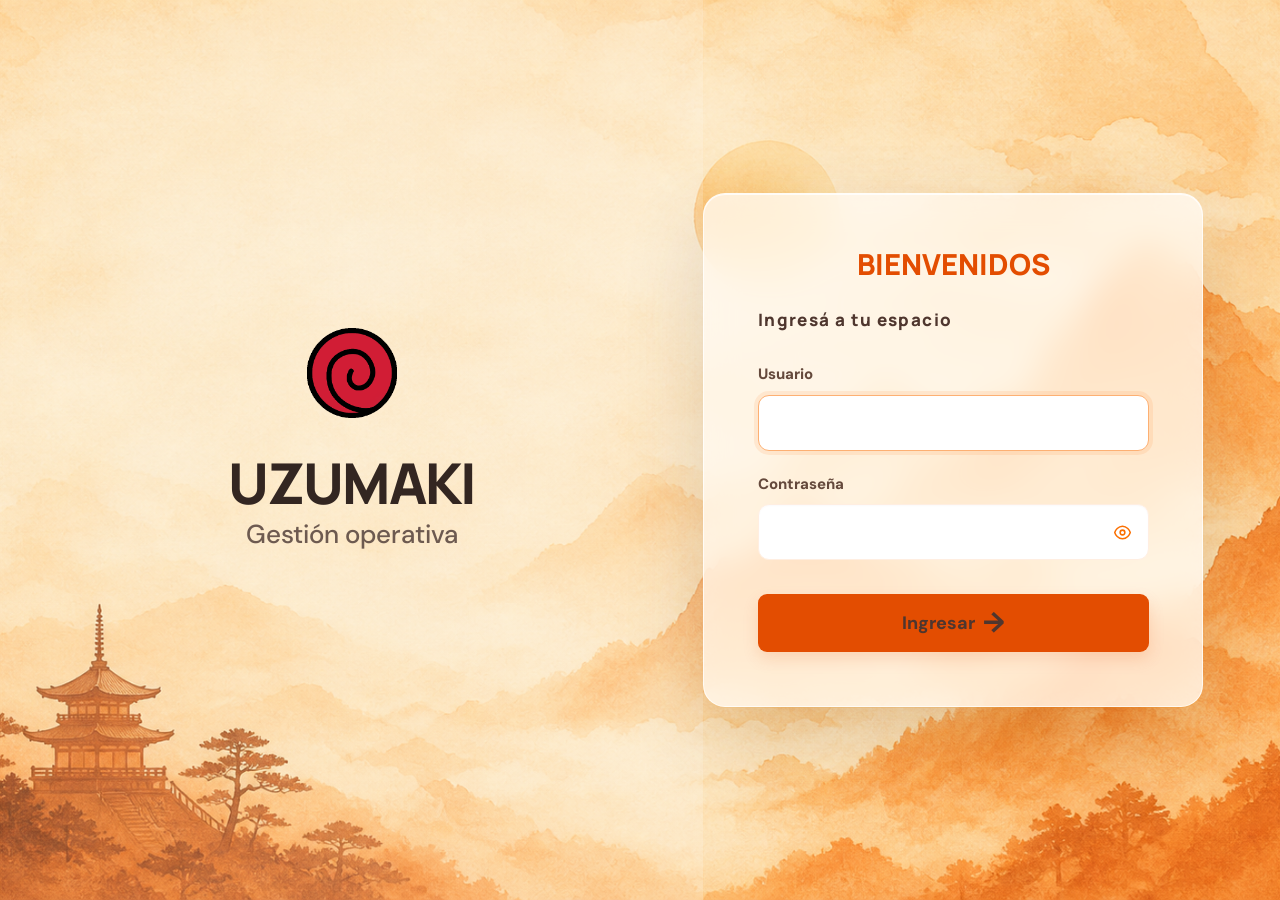
==== commit 82cd1e67: "refine planning UI and audit controls" ====
--- a/index.html
+++ b/index.html
@@ -10,11 +10,11 @@
     <link rel="preconnect" href="https://fonts.googleapis.com" />
     <link rel="preconnect" href="https://fonts.gstatic.com" crossorigin />
     <link href="https://fonts.googleapis.com/css2?family=DM+Sans:wght@400;500;600;700&family=Manrope:wght@600;700;800&display=swap" rel="stylesheet" />
-    <link rel="stylesheet" href="./src/styles/app.css?v=20260729-13" />
+    <link rel="stylesheet" href="./src/styles/app.css?v=20260730-5" />
   </head>
   <body>
     <div id="app"><main class="app-loading" role="status" aria-live="polite"><span class="spinner" aria-hidden="true"></span><div><strong>Uzumaki</strong><small>Cargando tu espacio operativo...</small></div></main></div>
     <div id="toast-region" class="toast-region" aria-live="polite"></div>
-  <script type="module" src="./src/app.js?v=20260729-17"></script>
+    <script type="module" src="./src/app.js?v=20260730-22"></script>
   </body>
 </html>
--- a/src/styles/app.css
+++ b/src/styles/app.css
@@ -2150,3 +2150,229 @@
   .modal,
   .modal-backdrop { animation: none !important; transition: none !important; }
 }
+
+/* Nombres de personal: una única escala por resolución, +2 px y peso uniforme. */
+.planning-position-sectors {
+  --schedule-person-name-size: clamp(17px, calc(1.15vw + 2px), 20px);
+  --schedule-today-person-name-size: clamp(19px, calc(2vw + 2px), 23px);
+}
+.planning-position-cell,
+.planning-position-row-label {
+  container-type: inline-size;
+}
+.planning-position-assignment.assigned .planning-assignment-name--full,
+.planning-days-off-grid .planning-day-off-name--full {
+  display: none !important;
+}
+.planning-position-assignment.assigned .planning-assignment-name--compact,
+.planning-days-off-grid .planning-day-off-name--compact {
+  display: block !important;
+  width: 100%;
+  max-width: 100%;
+  overflow: hidden;
+  font-size: clamp(8px, 20cqi, var(--schedule-person-name-size)) !important;
+  font-weight: 900 !important;
+  line-height: 1.05;
+  overflow-wrap: normal;
+  text-align: center;
+  text-overflow: clip;
+  white-space: nowrap;
+}
+.planning-position-grid--today .planning-position-assignment.assigned .planning-assignment-name--compact,
+.planning-position-grid--today.planning-days-off-grid .planning-day-off-name--compact {
+  font-size: clamp(14px, 8cqi, var(--schedule-today-person-name-size)) !important;
+}
+.planning-position-row-label > strong,
+.planning-position-row-label > small {
+  max-width: 100%;
+  overflow: hidden;
+  overflow-wrap: normal;
+  text-overflow: clip;
+  white-space: nowrap;
+}
+
+@media (max-width: 1024px) {
+  .planning-position-sectors {
+    --schedule-person-name-size: clamp(11px, calc(1.55vw + 2px), 16px);
+    --schedule-today-person-name-size: clamp(19px, calc(3vw + 2px), 24px);
+  }
+}
+
+@media (max-width: 560px) {
+  .planning-position-sectors {
+    --schedule-person-name-size: clamp(10px, calc(2.35vw + 2px), 12px);
+    --schedule-today-person-name-size: clamp(19px, calc(5vw + 2px), 23px);
+  }
+  .planning-position-board {
+    width: 100%;
+    max-width: 100%;
+    overflow-x: hidden;
+  }
+  .planning-position-grid:not(.planning-position-grid--today),
+  .planning-position-grid.planning-days-off-grid:not(.planning-position-grid--today) {
+    width: 100%;
+    min-width: 0;
+    grid-template-columns: 52px repeat(7, minmax(0, 1fr));
+  }
+  .planning-position-grid:not(.planning-position-grid--today) > * {
+    min-width: 0;
+    max-width: 100%;
+  }
+  .planning-position-assignment.assigned .planning-assignment-name--full,
+  .planning-days-off-grid .planning-day-off-name--full {
+    display: none !important;
+  }
+  .planning-position-assignment.assigned .planning-assignment-name--compact,
+  .planning-days-off-grid .planning-day-off-name--compact {
+    display: block !important;
+    width: 100%;
+    max-width: 100%;
+    overflow: hidden;
+    font-size: clamp(8px, 20cqi, 10px) !important;
+    font-weight: 900 !important;
+    letter-spacing: -.03em;
+    line-height: 1.05;
+    overflow-wrap: normal;
+    text-align: center;
+    text-overflow: clip;
+    white-space: nowrap;
+  }
+  .planning-position-grid--today .planning-position-assignment.assigned .planning-assignment-name--compact,
+  .planning-position-grid--today.planning-days-off-grid .planning-day-off-name--compact {
+    font-size: clamp(16px, 5vw, 20px) !important;
+    letter-spacing: 0;
+  }
+  .planning-position-grid:not(.planning-position-grid--today) .planning-position-row-label {
+    min-height: 64px;
+    padding: 4px 2px;
+    overflow: hidden;
+  }
+  .planning-position-grid:not(.planning-position-grid--today) .planning-position-row-label > strong {
+    overflow: hidden;
+    font-size: clamp(8px, 20cqi, 10px) !important;
+    letter-spacing: -.03em;
+    overflow-wrap: normal;
+    text-overflow: clip;
+    white-space: nowrap;
+  }
+  .planning-position-grid:not(.planning-position-grid--today) .planning-position-row-label > small {
+    display: none;
+  }
+  .planning-position-grid:not(.planning-position-grid--today) .planning-position-cell {
+    min-width: 0;
+    min-height: 64px;
+    padding: 2px 1px;
+    overflow: hidden;
+  }
+  .planning-position-grid:not(.planning-position-grid--today) .planning-position-assignment {
+    min-width: 0;
+    min-height: 60px;
+    padding: 3px 1px;
+    overflow: hidden;
+  }
+  .planning-position-grid.planning-days-off-grid:not(.planning-position-grid--today) {
+    grid-template-rows: 42px minmax(88px, auto);
+  }
+  .planning-position-grid.planning-days-off-grid:not(.planning-position-grid--today) .planning-position-row-label,
+  .planning-position-grid.planning-days-off-grid:not(.planning-position-grid--today) .planning-position-cell {
+    min-height: 88px;
+  }
+  .planning-position-grid.planning-days-off-grid:not(.planning-position-grid--today) .planning-day-off-button {
+    width: 100%;
+    min-width: 0;
+    min-height: 84px;
+    gap: 3px;
+    padding: 3px 1px;
+    overflow: hidden;
+  }
+  .planning-position-grid.planning-days-off-grid:not(.planning-position-grid--today) .planning-day-off-chip {
+    width: 100%;
+    min-width: 0;
+    max-width: 100%;
+    min-height: 22px;
+    padding: 3px 1px;
+    overflow: hidden;
+  }
+}
+
+/* Paleta clara Uzumaki: crema, durazno y naranja sin degradados oscuros. */
+:root {
+  --app-canvas: #fffaf4;
+  --app-canvas-strong: #fff3e6;
+  --app-surface-muted: #fffaf6;
+  --app-border: color-mix(in srgb, var(--uzumaki-orange-700) 12%, white);
+  --app-border-strong: color-mix(in srgb, var(--uzumaki-orange-700) 28%, white);
+  --paper: var(--app-canvas);
+  --line: var(--app-border);
+}
+
+.sidebar {
+  color: var(--uzumaki-brown-900);
+  border-right-color: #f2c89f;
+  background:
+    radial-gradient(circle at 16% 3%, rgb(255 255 255 / .9), transparent 28%),
+    linear-gradient(180deg, #fff9f1 0%, #ffe8cd 52%, #ffc878 100%);
+  box-shadow: 10px 0 32px rgb(126 75 42 / .09);
+}
+.brand { color: var(--uzumaki-brown-900); }
+.brand:hover,
+.brand:focus-visible {
+  background: rgb(255 255 255 / .52);
+  box-shadow: inset 0 0 0 1px rgb(227 77 1 / .1);
+}
+.brand small { color: var(--uzumaki-muted); }
+.nav-item { color: #725343; }
+.nav-item::before { background: var(--uzumaki-orange-700); }
+.nav-item:hover {
+  border-color: rgb(227 77 1 / .1);
+  color: var(--uzumaki-brown-900);
+  background: rgb(255 255 255 / .5);
+}
+.nav-item.active {
+  border-color: #f5b774;
+  color: var(--uzumaki-orange-900);
+  background: rgb(255 255 255 / .9);
+  box-shadow: inset 0 1px white, 0 8px 18px rgb(154 83 35 / .1);
+}
+.nav-item b {
+  color: var(--uzumaki-brown-900);
+  background: var(--uzumaki-yellow-300);
+}
+.sidebar-foot.user-session {
+  border-color: rgb(163 91 43 / .16);
+  background: rgb(255 255 255 / .42);
+}
+.sidebar-foot.user-session:hover,
+.sidebar-foot.user-session:focus-visible {
+  border-color: #efa45c;
+  background: rgb(255 255 255 / .7);
+  box-shadow: 0 0 0 3px rgb(253 149 36 / .13);
+}
+.sidebar-foot .mini-avatar {
+  color: var(--uzumaki-orange-900);
+  background: rgb(255 255 255 / .78);
+}
+.sidebar-foot strong { color: var(--uzumaki-brown-900); }
+.sidebar-foot small { color: var(--uzumaki-muted); }
+.sidebar-foot > button { color: var(--uzumaki-brown-800); }
+
+.button.primary {
+  color: var(--uzumaki-brown-900);
+  background: linear-gradient(180deg, #ffad5e, #fb8c2a);
+  box-shadow: 0 7px 16px rgb(227 77 1 / .15);
+}
+.button.primary:hover {
+  color: var(--uzumaki-brown-900);
+  background: linear-gradient(180deg, #ffb96f, #ff9b3e);
+  box-shadow: 0 10px 22px rgb(227 77 1 / .19);
+}
+.week-lifecycle-head {
+  background: linear-gradient(100deg, #fff1df, white 72%);
+}
+
+@media (max-width: 760px) {
+  .sidebar,
+  .sidebar.collapsed {
+    box-shadow: 18px 0 46px rgb(92 58 39 / .16);
+  }
+}
